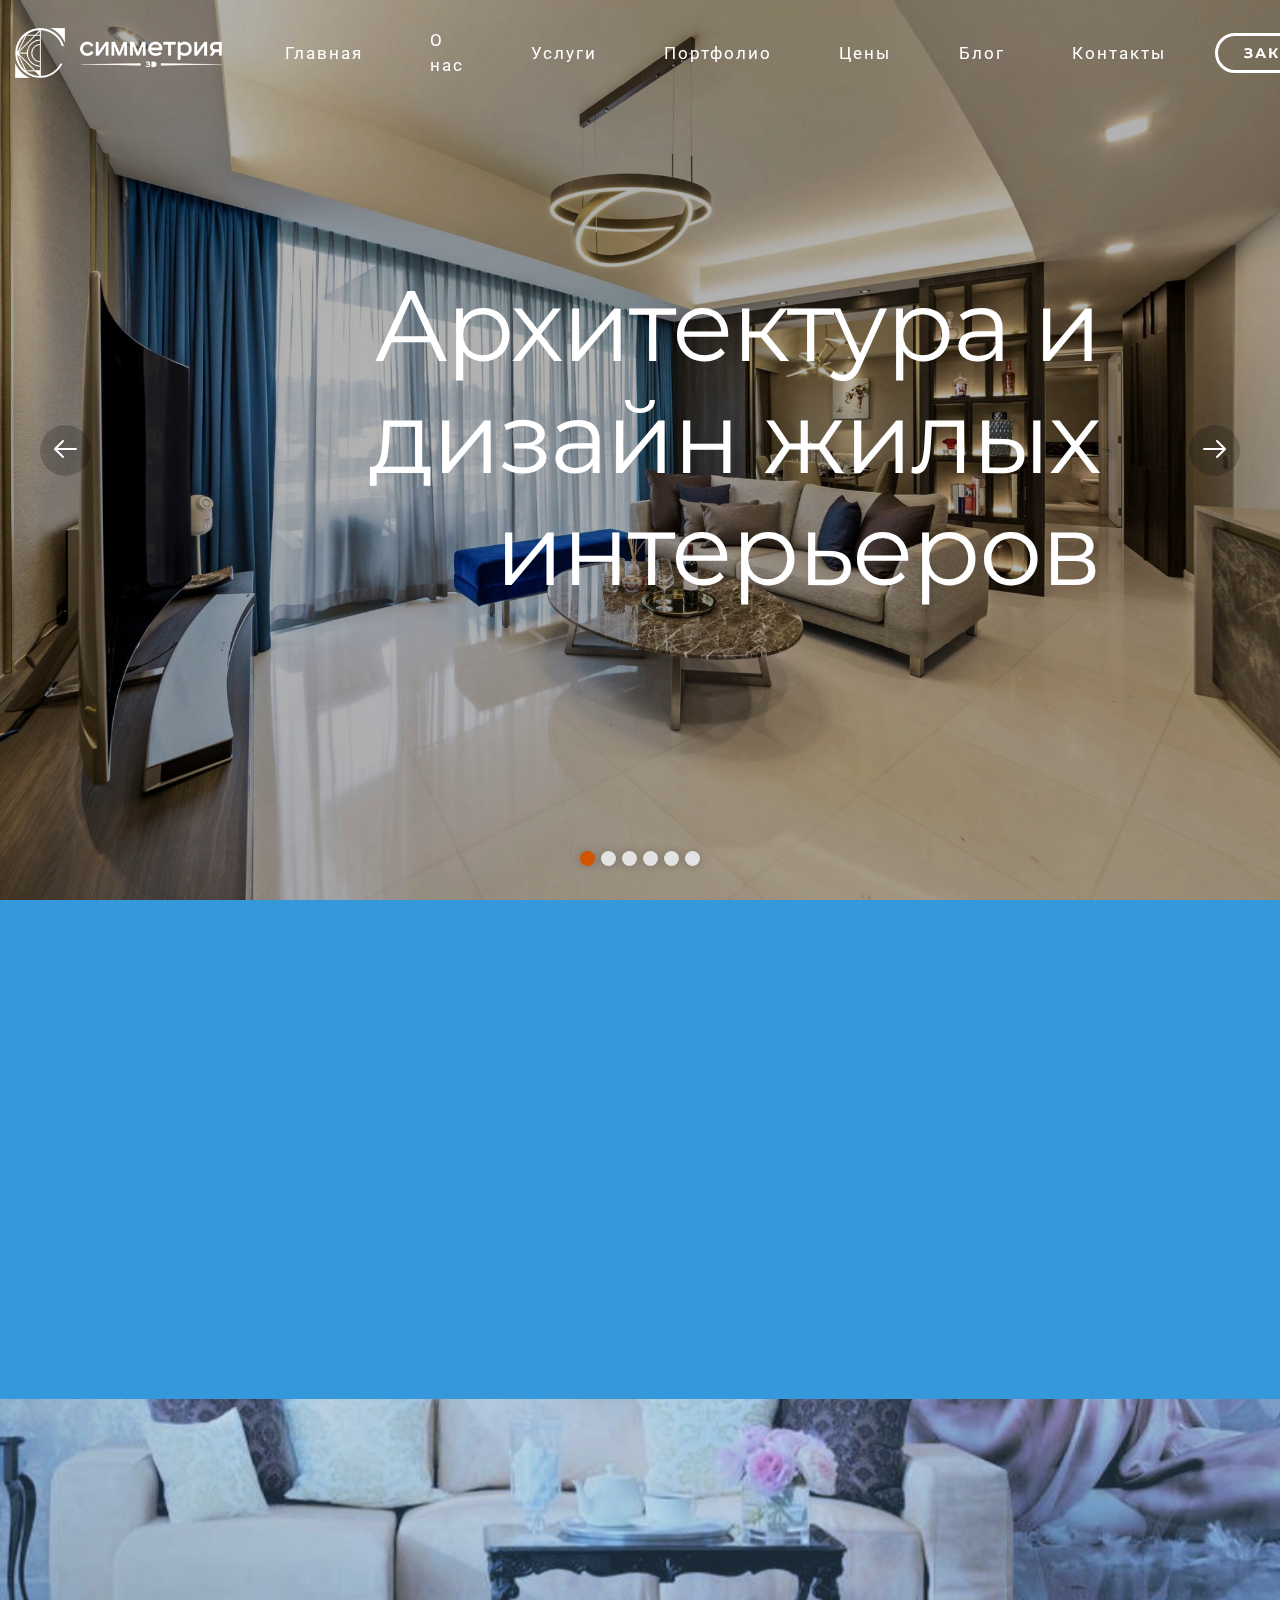
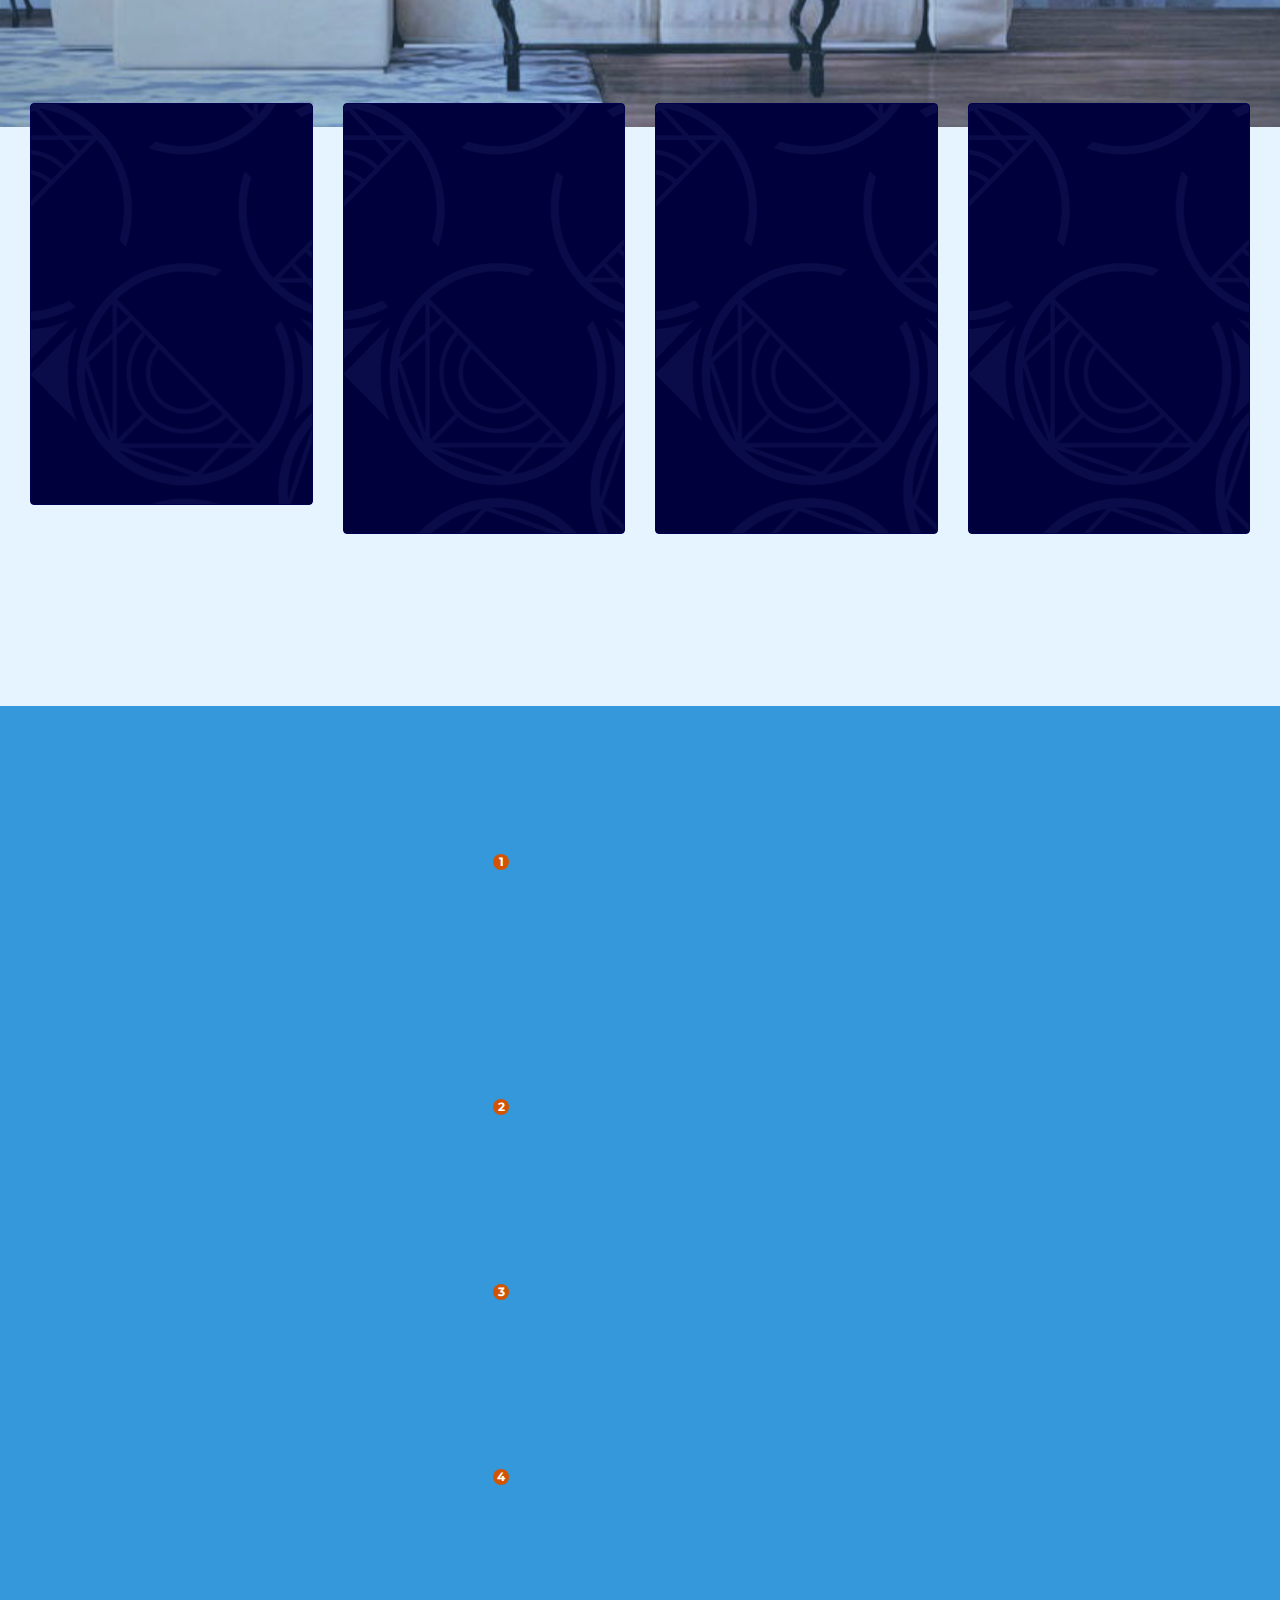
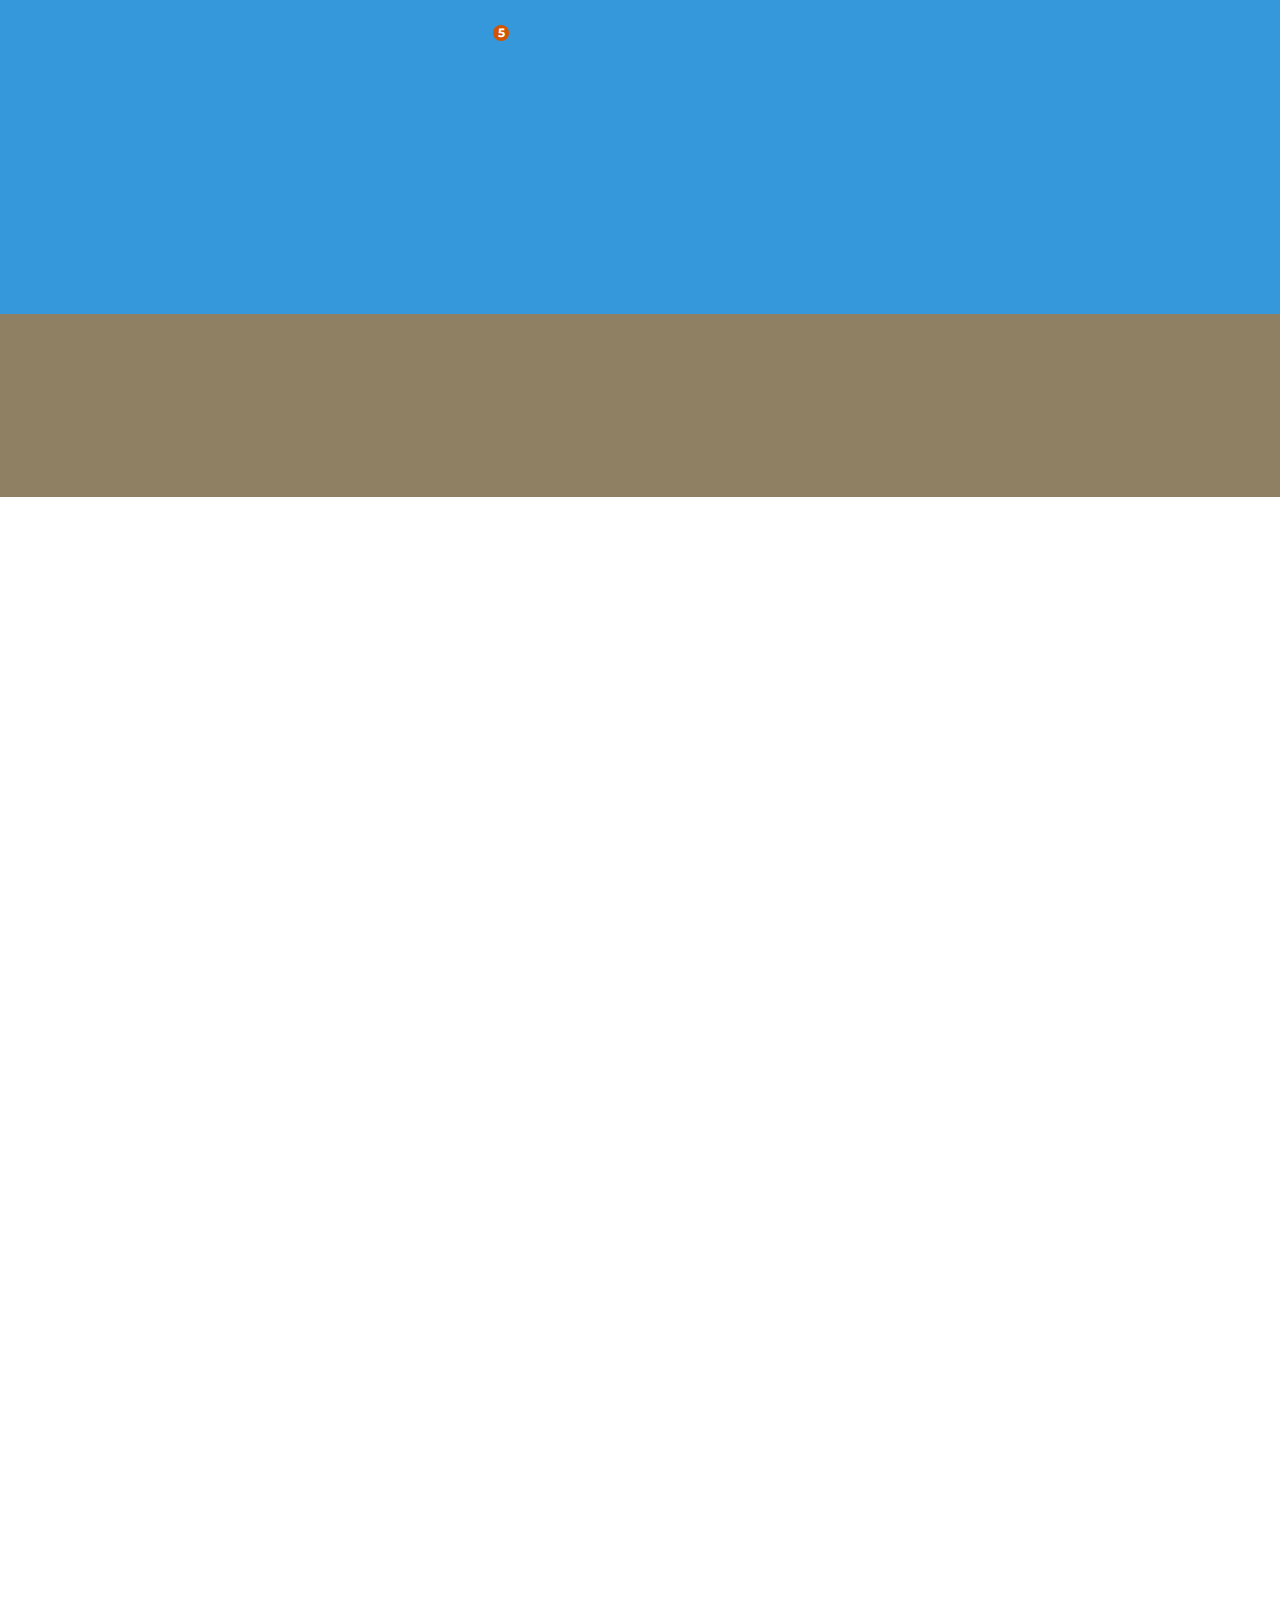
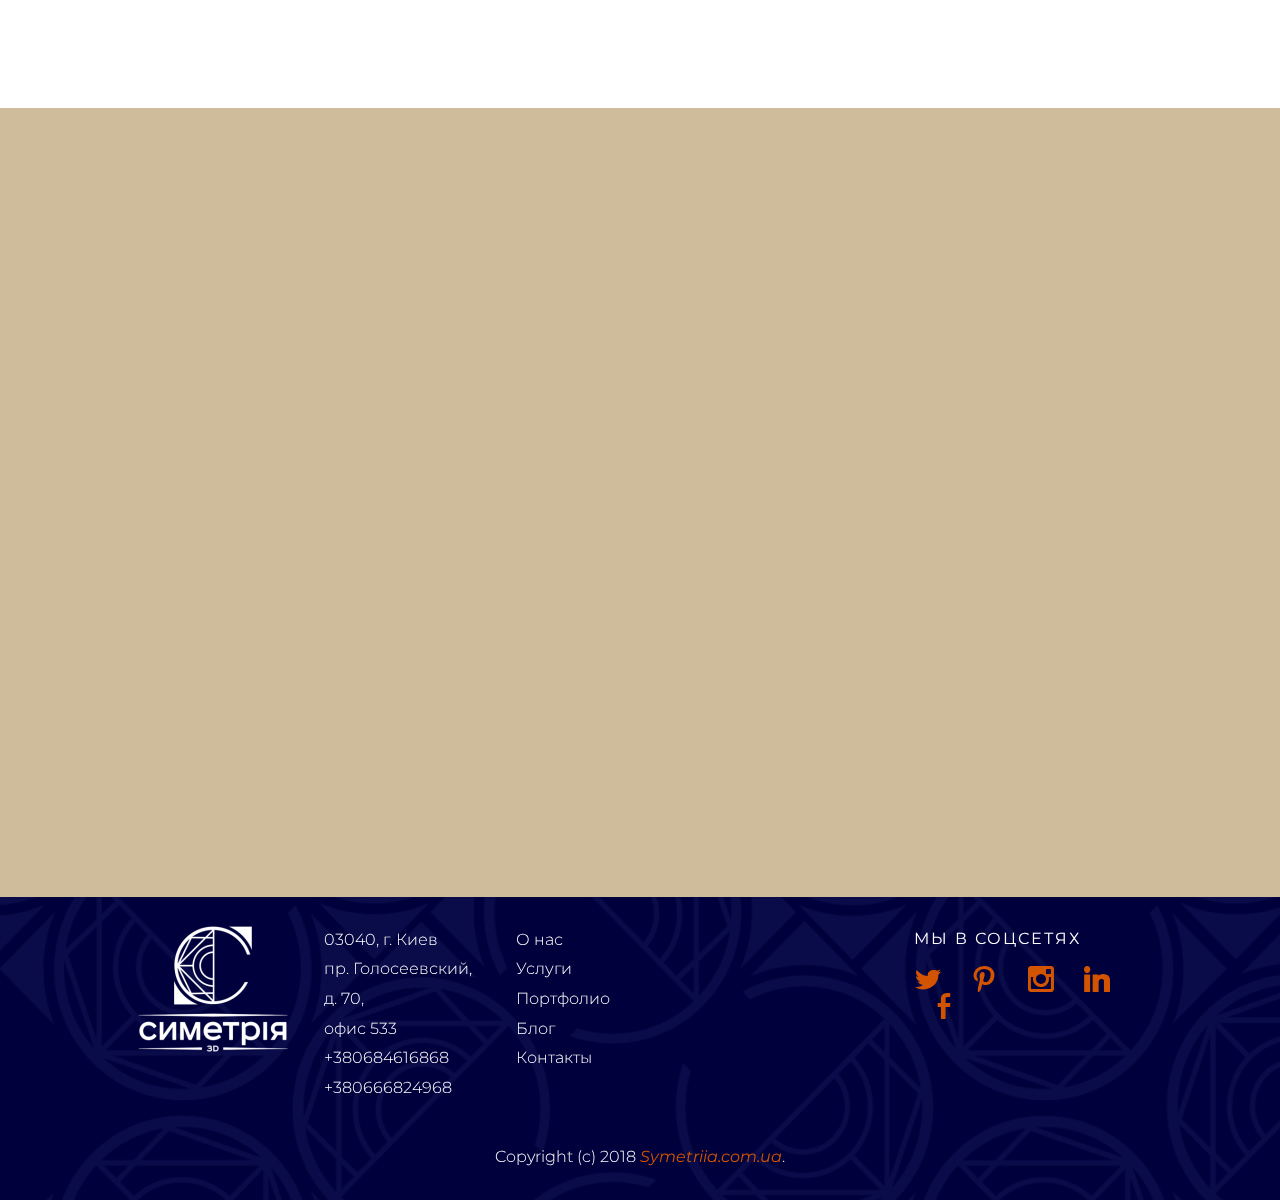
==== index.html @ f72838f3 "create github pages" ====
<!DOCTYPE html>
<html >
<head>
  <!-- Site made with Mobirise Website Builder v4.8.1, https://mobirise.com -->
  <meta charset="UTF-8">
  <meta http-equiv="X-UA-Compatible" content="IE=edge">
  <meta name="generator" content="Mobirise v4.8.1, mobirise.com">
  <meta name="viewport" content="width=device-width, initial-scale=1, minimum-scale=1">
  <link rel="shortcut icon" href="assets/images/logo-white-340x82.png" type="image/x-icon">
  <meta name="description" content="">
  <title>Главная</title>
  <link rel="stylesheet" href="assets/bootstrap-material-design-font/css/material.css">
  <link rel="stylesheet" href="https://fonts.googleapis.com/css?family=Montserrat:400,700">
  <link rel="stylesheet" href="https://fonts.googleapis.com/css?family=Open+Sans:400,400i,700,700i">
  <link rel="stylesheet" href="https://fonts.googleapis.com/css?family=Arvo:400,400i,700,700i">
  <link rel="stylesheet" href="assets/et-line-font-plugin/style.css">
  <link rel="stylesheet" href="assets/tether/tether.min.css">
  <link rel="stylesheet" href="assets/bootstrap/css/bootstrap.min.css">
  <link rel="stylesheet" href="assets/soundcloud-plugin/style.css">
  <link rel="stylesheet" href="assets/colorm-icons/style.css">
  <link rel="stylesheet" href="assets/animate.css/animate.min.css">
  <link rel="stylesheet" href="assets/socicon/css/socicon.min.css">
  <link rel="stylesheet" href="assets/dropdown/css/style.css">
  <link rel="stylesheet" href="assets/theme/css/style.css">
  <link rel="stylesheet" href="assets/mobirise-gallery/style.css">
  <link rel="stylesheet" href="assets/mobirise/css/mbr-additional.css" type="text/css">
  
  
  
</head>
<body>
  <section class="menu1" id="menu-0" data-rv-view="0">

    <nav class="navbar navbar-dropdown transparent navbar-fixed-top bg-color">
        <div class="container-fluid">

            <div class="mbr-table">
                <div class="mbr-table-cell">

                    <div class="navbar-brand">
                        <a href="index.html" class="navbar-logo"><img src="assets/images/logo-white-340x82.png" alt="Mobirise"></a>
                        
                    </div>

                </div>
                <div class="mbr-table-cell">

                    <button class="navbar-toggler pull-xs-right hidden-md-up" type="button" data-toggle="collapse" data-target="#exCollapsingNavbar">
                        <span class="hamburger-icon"></span>
                    </button>

                    <ul class="nav-dropdown collapse pull-xs-right nav navbar-nav navbar-toggleable-sm" id="exCollapsingNavbar"><li class="nav-item"><a class="nav-link link" href="index.html">Главная</a></li><li class="nav-item"><a class="nav-link link" href="page1.html">О нас</a></li><li class="nav-item dropdown"><a class="nav-link link" href="page2.html" aria-expanded="false">Услуги</a></li><li class="nav-item"><a class="nav-link link" href="index.html">Портфолио</a></li><li class="nav-item"><a class="nav-link link" href="page5.html">Цены</a></li><li class="nav-item"><a class="nav-link link" href="page4.html">Блог</a></li><li class="nav-item"><a class="nav-link link" href="page3.html">Контакты</a></li><li class="nav-item nav-btn"><a class="nav-link btn btn-white btn-white-outline" href="index.html">Заказать консультацию</a></li></ul>
                    <button hidden="" class="navbar-toggler navbar-close" type="button" data-toggle="collapse" data-target="#exCollapsingNavbar">
                        <span class="close-icon"></span>
                    </button>

                </div>
            </div>

        </div>
    </nav>

</section>

<section class="mbr-slider mbr-section mbr-section__container carousel slide mbr-section-nopadding mbr-after-navbar" data-ride="carousel" data-keyboard="false" data-wrap="true" data-pause="false" data-interval="5000" id="slider-28" data-rv-view="64">
    <div>
        <div>
            <div>
                <ol class="carousel-indicators">
                    <li data-app-prevent-settings="" data-target="#slider-28" class="active" data-slide-to="0"></li><li data-app-prevent-settings="" data-target="#slider-28" data-slide-to="1"></li><li data-app-prevent-settings="" data-target="#slider-28" data-slide-to="2"></li><li data-app-prevent-settings="" data-target="#slider-28" data-slide-to="3"></li><li data-app-prevent-settings="" data-target="#slider-28" data-slide-to="4"></li><li data-app-prevent-settings="" data-target="#slider-28" data-slide-to="5"></li>
                </ol>
                <div class="carousel-inner" role="listbox">
                    <div class="mbr-section mbr-section-hero carousel-item dark center mbr-section-full active" data-bg-video-slide="false" style="background-image: url(assets/images/1-2000x1334.jpg);">
                        <div class="mbr-table-cell">
                            <div class="mbr-overlay" style="opacity: 0.3;"></div>
                            <div class="container-slide container">
                                
                                <div class="row">
                                    <div class="col-md-10 col-md-offset-1 text-xs-right">
                                        <h2 class="mbr-section-title display-1">Архитектура и дизайн жилых интерьеров</h2>
                                        

                                        
                                    </div>
                                </div>
                            </div>
                        </div>
                    </div><div class="mbr-section mbr-section-hero carousel-item dark center mbr-section-full" data-bg-video-slide="false" style="background-image: url(assets/images/2-1500x1000.jpg);">
                        <div class="mbr-table-cell">
                            <div class="mbr-overlay" style="opacity: 0.3;"></div>
                            <div class="container-slide container">
                                
                                <div class="row">
                                    <div class="col-md-10 col-md-offset-1 text-xs-right">
                                        <h2 class="mbr-section-title display-1">Дизайн коммерческих интерьеров</h2>
                                        

                                        
                                    </div>
                                </div>
                            </div>
                        </div>
                    </div><div class="mbr-section mbr-section-hero carousel-item dark center mbr-section-full" data-bg-video-slide="false" style="background-image: url(assets/images/3-2000x1333.jpg);">
                        <div class="mbr-table-cell">
                            <div class="mbr-overlay" style="opacity: 0.3;"></div>
                            <div class="container-slide container">
                                
                                <div class="row">
                                    <div class="col-md-10 col-md-offset-1 text-xs-right">
                                        <h2 class="mbr-section-title display-1">Дизайн интерьера в деталях</h2>
                                        

                                        
                                    </div>
                                </div>
                            </div>
                        </div>
                    </div><div class="mbr-section mbr-section-hero carousel-item dark center mbr-section-full" data-bg-video-slide="false" style="background-image: url(assets/images/4-975x651.jpg);">
                        <div class="mbr-table-cell">
                            <div class="mbr-overlay" style="opacity: 0.2;"></div>
                            <div class="container-slide container">
                                
                                <div class="row">
                                    <div class="col-md-10 col-md-offset-1">
                                        <h2 class="mbr-section-title display-1">Дизайн архитектурной среды</h2>
                                        

                                        
                                    </div>
                                </div>
                            </div>
                        </div>
                    </div><div class="mbr-section mbr-section-hero carousel-item dark center mbr-section-full" data-bg-video-slide="false" style="background-image: url(assets/images/5-2000x1334.jpg);">
                        <div class="mbr-table-cell">
                            <div class="mbr-overlay"></div>
                            <div class="container-slide container">
                                
                                <div class="row">
                                    <div class="col-md-10 col-md-offset-1">
                                        <h2 class="mbr-section-title display-1">Реализация дизайн-проектов</h2>
                                        

                                        
                                    </div>
                                </div>
                            </div>
                        </div>
                    </div><div class="mbr-section mbr-section-hero carousel-item dark center mbr-section-full" data-bg-video-slide="false" style="background-image: url(assets/images/6.-1000x750.jpg);">
                        <div class="mbr-table-cell">
                            <div class="mbr-overlay" style="opacity: 0.2;"></div>
                            <div class="container-slide container">
                                
                                <div class="row">
                                    <div class="col-md-10 col-md-offset-1 text-xs-center">
                                        <h2 class="mbr-section-title display-1">Техническое обследование&nbsp;</h2>
                                        <p class="mbr-section-text lead">Оценка технического состояния строения</p>

                                        
                                    </div>
                                </div>
                            </div>
                        </div>
                    </div>
                </div>

                <a data-app-prevent-settings="" class="left carousel-control" role="button" data-slide="prev" href="#slider-28"><img src="assets/images/arrow-left.png"></a>
                <a data-app-prevent-settings="" class="right carousel-control" role="button" data-slide="next" href="#slider-28"><img src="assets/images/arrow-right.png"></a>
            </div>
        </div>
    </div>
</section>

<section class="mbr-cards mbr-section features7" id="features7-20" data-rv-view="2" style="background-color: rgb(52, 152, 219); padding-top: 80px; padding-bottom: 80px;">

    


    <div class="container-fluid position-relative">

        <div class="row">

            <div class="col-lg-10 col-lg-offset-1 col-xs-12">            
                
                <div class="col-lg-6 col-xs-12 table-cell-lg image-size" style="width: 50%;">
                    <div class="card-img"><img src="assets/images/logo-sq-white-320x269.png" class="card-img-top"></div>
                </div>

                <div class="col-lg-6 table-cell-lg table-cell-middle content-size">
                    <div class="card cart-block text-xs-left position-relative">
                        
                        <div class="card-block">
                            
                            <h4 class="mbr-section-title display-5">Симметрия 3D - создаем комфорт</h4>
                            <p class="mbr-section-text lead">Компания Симметрия 3Д занимается дизайном интерьера квартир и домов,
<br>архитектурным проектированием, а также техническим обследованием зданий.
<br><br>Поможем вам быстро создать жилье вашей мечты.<br><br></p>
                            
                        </div>
                    </div>
                </div>

            </div>

        </div>

    </div>

</section>

<div id="features2-22" custom-code="true" data-rv-view="5"><section class="mbr-section mbr-section-hero features4 mbr-parallax-background" data-rv-view="1935" style="background-image: url(assets/images/1-854240-999x570.jpg); padding-top: 160px; padding-bottom: 160px;">

    <div class="mbr-overlay" style="opacity: 0.2; background-color: rgb(127, 199, 255);"></div>

    <div class="mbr-table-cell">

        <div class="container-fluid">
            <div class="row">
                <div class="col-xs-12 col-lg-8 col-lg-offset-2 text-xs-center">

                    <h1 class="mbr-section-title display-1 mbr-editable-content">Основные направления</h1>

                </div>
            </div>

            <div class="mbr-cards-row row">
                <div class="mbr-cards-col col-xs-12 col-lg-3">
                    <div class="container">
                        <div class="card cart-block">
                            
                            
                            <div class="card-block text-xs-center">
                                <h5 class="mbr-section-subtitle lead mbr-editable-content">Дизайн Интерьера</h5>
                                


                                <div class="mbr-section-btn text-xs-center"><a href="https://mobirise.com" class="btn btn-white mbr-editable-button">Подробнее</a></div>
                            </div>
                        </div>
                    </div>
                </div>
                <div class="mbr-cards-col col-xs-12 col-lg-3">
                    <div class="container">
                        <div class="card cart-block">
                            
                            
                            <div class="card-block text-xs-center">
                                <h5 class="mbr-section-subtitle lead mbr-editable-content">Дизайн Экстерьера</h5>
                                


                                <div class="mbr-section-btn text-xs-center"><a href="https://mobirise.com" class="btn btn-white mbr-editable-button">Подробнее</a></div>
                            </div>
                        </div>
                  </div>
                </div>
                <div class="mbr-cards-col col-xs-12 col-lg-3">
                    <div class="container">
                        <div class="card cart-block">
                            
                            
                            <div class="card-block text-xs-center">
                                <h5 class="mbr-section-subtitle lead mbr-editable-content">Техническое обследование</h5>
                                


                                <div class="mbr-section-btn text-xs-center"><a href="https://mobirise.com" class="btn btn-white mbr-editable-button" style="font-family: &quot;Droid Serif&quot;, serif;">Подробнее</a></div>
                            </div>
                        </div>
                    </div>
                </div>
                <div class="mbr-cards-col col-xs-12 col-lg-3">
                    <div class="container">
                        <div class="card cart-block">
                            
                            
                            <div class="card-block text-xs-center">
                                <h5 class="mbr-section-subtitle lead mbr-editable-content">Энерго и теплоаудит</h5>
                                


                                <div class="mbr-section-btn text-xs-center"><a href="https://mobirise.com" class="btn btn-white mbr-editable-button">Подробнее</a></div>
                            </div>
                        </div>
                    </div>
                </div>
                
                
            </div>

        </div>
    </div>

</section></div>

<div id="features7-27" custom-code="true" data-rv-view="6"><section class="mbr-cards mbr-section features7" data-rv-view="4108" style="background-color: rgb(52, 152, 219); padding-top: 80px; padding-bottom: 80px;">

    


    <div class="container-fluid position-relative">

        <div class="row">

            <div class="col-lg-10 col-lg-offset-1 col-xs-12">            
                
                <div class="col-lg-6 col-xs-12 table-cell-lg" style="width: 30%;">
                    <h4 class="mbr-section-title display-5 mbr-editable-content" style="font-size: 60px;">Делая выбор</h4>
                </div>

                <div class="col-lg-6 table-cell-lg table-cell-middle content-size">
                    <h4 class="mbr-section-title display-5 mbr-editable-content">Наши преимущества</h4>
                    <div class="card cart-block text-xs-left position-relative">
                        <div class="card-number mbr-editable-content">1</div>
                        <div class="card-block">
                            <h5 class="mbr-section-subtitle lead mbr-editable-content">Качество работы</h5>
                            <p class="mbr-section-text lead mbr-editable-content">В нашей команде трудятся профессионалы с
многолетним опытом в области архитектуры и дизайна. Чтобы проект был
технически совершенным, мы подключаем к работе самых авторитетных
<br>архитекторов Украины и учитываем все нормативные требования по безопасности
и энергосбережению.</p>
                            
                        </div>
                    </div>
                    <div class="card cart-block text-xs-left position-relative">
                        <div class="card-number mbr-editable-content">2</div>
                        <div class="card-block">
                            <h5 class="mbr-section-subtitle lead mbr-editable-content">Гибкость</h5>
                            <p class="mbr-section-text lead mbr-editable-content">Независимо от объема и ценовой категории работ, для нас вы –
VIP-клиент. Даже если вы располагаете скромным бюджетом, мы создадим
оригинальный проект и дизайн, которым вы будете гордиться.</p>
                            
                        </div>
                    </div>
                    <div class="card cart-block text-xs-left position-relative">
                        <div class="card-number mbr-editable-content">3</div>
                        <div class="card-block">
                            <h5 class="mbr-section-subtitle lead mbr-editable-content">Скорость</h5>
                            <p class="mbr-section-text lead mbr-editable-content">Мы ценим ваше время и знаем, как вам хочется поскорее въехать в новый дом. Поэтому работаем слаженно и быстро, как единый механизм, и всегда соблюдаем заявленные сроки.</p>
                            
                        </div>
                    </div>
                    <div class="card cart-block text-xs-left position-relative">
                        <div class="card-number mbr-editable-content">4</div>
                        <div class="card-block">
                            <h5 class="mbr-section-subtitle lead mbr-editable-content">Безопасность</h5>
                            <p class="mbr-section-text lead mbr-editable-content">Используем в работе только качественные экологичные материалы, безопасные для здоровья человека и окружающей среды.</p>
                            
                        </div>
                    </div>
                    <div class="card cart-block text-xs-left position-relative">
                        <div class="card-number mbr-editable-content">5</div>
                        <div class="card-block">
                            <h5 class="mbr-section-subtitle lead mbr-editable-content">Комплексный подход</h5>
                            <p class="mbr-section-text lead mbr-editable-content">У нас вы можете заказать готовый вариант «под ключ». В таком случае наши услуги будут включать в себя проектирование и строительство здания, проведение инженерных систем, а также оформление интерьера и участка.</p>
                            
                        </div>
                    </div>
                </div>

            </div>

        </div>

    </div>

</section></div>

<section class="mbr-section content3 mbr-section__container" id="content3-1p" data-rv-view="7" style="background-color: rgb(143, 127, 99); padding-top: 40px; padding-bottom: 20px;">
    <div class="container">
        <div class="row">
            <div class="col-xs-12">
                <h3 class="mbr-section-title display-4">Свежие проекты</h3>
                
            </div>
        </div>
    </div>
</section>

<section class="mbr-gallery mbr-section mbr-section-nopadding mbr-slider-carousel" data-filter="false" id="gallery3-4" data-rv-view="9" style="background-color: rgb(143, 127, 99); padding-top: 0rem; padding-bottom: 3rem;">
    <!-- Filter -->
    

    <!-- Gallery -->
    <div class="mbr-gallery-row">
        <div class=" mbr-gallery-layout-default">
            <div>
                <div>
                    <div class="mbr-gallery-item mbr-gallery-item__mobirise3 mbr-gallery-item--p2" data-video-url="false" data-tags="Awesome">
                        <div href="#lb-gallery3-4" data-slide-to="0" data-toggle="modal">
                            
                            

                            <img src="assets/images/gallery00.jpg" alt="" title="">
                            
                            <span class="icon-magnifying-glass"></span>
                        </div>

                        <span class="mbr-gallery-title display-6">Type caption here</span>
                    </div><div class="mbr-gallery-item mbr-gallery-item__mobirise3 mbr-gallery-item--p2" data-video-url="false" data-tags="Responsive">
                        <div href="#lb-gallery3-4" data-slide-to="1" data-toggle="modal">
                            
                            

                            <img src="assets/images/gallery01.jpg" alt="" title="">
                            
                            <span class="icon-magnifying-glass"></span>
                        </div>

                        <span class="mbr-gallery-title display-6">Type caption here</span>
                    </div><div class="mbr-gallery-item mbr-gallery-item__mobirise3 mbr-gallery-item--p2" data-video-url="false" data-tags="Creative">
                        <div href="#lb-gallery3-4" data-slide-to="2" data-toggle="modal">
                            
                            

                            <img src="assets/images/gallery02.jpg" alt="" title="">
                            
                            <span class="icon-magnifying-glass"></span>
                        </div>

                        <span class="mbr-gallery-title display-6">Type caption here</span>
                    </div><div class="mbr-gallery-item mbr-gallery-item__mobirise3 mbr-gallery-item--p2" data-video-url="false" data-tags="Animated">
                        <div href="#lb-gallery3-4" data-slide-to="3" data-toggle="modal">
                            
                            

                            <img src="assets/images/gallery03.jpg" alt="" title="">
                            
                            <span class="icon-magnifying-glass"></span>
                        </div>

                        <span class="mbr-gallery-title display-6">Type caption here</span>
                    </div><div class="mbr-gallery-item mbr-gallery-item__mobirise3 mbr-gallery-item--p2" data-video-url="false" data-tags="Awesome">
                        <div href="#lb-gallery3-4" data-slide-to="4" data-toggle="modal">
                            
                            

                            <img src="assets/images/gallery04.jpg" alt="" title="">
                            
                            <span class="icon-magnifying-glass"></span>
                        </div>

                        <span class="mbr-gallery-title display-6">Type caption here</span>
                    </div><div class="mbr-gallery-item mbr-gallery-item__mobirise3 mbr-gallery-item--p2" data-video-url="false" data-tags="Beautiful">
                        <div href="#lb-gallery3-4" data-slide-to="5" data-toggle="modal">
                            
                            

                            <img src="assets/images/gallery05.jpg" alt="" title="">
                            
                            <span class="icon-magnifying-glass"></span>
                        </div>

                        <span class="mbr-gallery-title display-6">Type caption here</span>
                    </div><div class="mbr-gallery-item mbr-gallery-item__mobirise3 mbr-gallery-item--p2" data-video-url="false" data-tags="Responsive">
                        <div href="#lb-gallery3-4" data-slide-to="6" data-toggle="modal">
                            
                            

                            <img src="assets/images/gallery06.jpg" alt="" title="">
                            
                            <span class="icon-magnifying-glass"></span>
                        </div>

                        <span class="mbr-gallery-title display-6">Type caption here</span>
                    </div><div class="mbr-gallery-item mbr-gallery-item__mobirise3 mbr-gallery-item--p2" data-video-url="false" data-tags="Animated">
                        <div href="#lb-gallery3-4" data-slide-to="7" data-toggle="modal">
                            
                            

                            <img src="assets/images/gallery07.jpg" alt="" title="">
                            
                            <span class="icon-magnifying-glass"></span>
                        </div>

                        <span class="mbr-gallery-title display-6">Type caption here</span>
                    </div>
                </div>
            </div>
            <div class="clearfix"></div>
        </div>
    </div>

    <!-- Lightbox -->
    <div data-app-prevent-settings="" class="mbr-slider modal fade carousel slide" tabindex="-1" data-keyboard="true" data-interval="false" id="lb-gallery3-4">
        <div class="modal-dialog">
            <div class="modal-content">
                <div class="modal-body">
                    <ol class="carousel-indicators">
                        <li data-app-prevent-settings="" data-target="#lb-gallery3-4" class=" active" data-slide-to="0"></li><li data-app-prevent-settings="" data-target="#lb-gallery3-4" data-slide-to="1"></li><li data-app-prevent-settings="" data-target="#lb-gallery3-4" data-slide-to="2"></li><li data-app-prevent-settings="" data-target="#lb-gallery3-4" data-slide-to="3"></li><li data-app-prevent-settings="" data-target="#lb-gallery3-4" data-slide-to="4"></li><li data-app-prevent-settings="" data-target="#lb-gallery3-4" data-slide-to="5"></li><li data-app-prevent-settings="" data-target="#lb-gallery3-4" data-slide-to="6"></li><li data-app-prevent-settings="" data-target="#lb-gallery3-4" data-slide-to="7"></li>
                    </ol>
                    <div class="carousel-inner">
                        <div class="carousel-item active">
                            <img src="assets/images/gallery00.jpg" alt="" title="">
                        </div><div class="carousel-item">
                            <img src="assets/images/gallery01.jpg" alt="" title="">
                        </div><div class="carousel-item">
                            <img src="assets/images/gallery02.jpg" alt="" title="">
                        </div><div class="carousel-item">
                            <img src="assets/images/gallery03.jpg" alt="" title="">
                        </div><div class="carousel-item">
                            <img src="assets/images/gallery04.jpg" alt="" title="">
                        </div><div class="carousel-item">
                            <img src="assets/images/gallery05.jpg" alt="" title="">
                        </div><div class="carousel-item">
                            <img src="assets/images/gallery06.jpg" alt="" title="">
                        </div><div class="carousel-item">
                            <img src="assets/images/gallery07.jpg" alt="" title="">
                        </div>
                    </div>
                    <a class="left carousel-control" role="button" data-slide="prev" href="#lb-gallery3-4"><img src="assets/images/arrowleft.png"></a>
                    <a class="right carousel-control" role="button" data-slide="next" href="#lb-gallery3-4"><img src="assets/images/arrowright.png"></a>

                    <a class="close" href="#" role="button" data-dismiss="modal">
                        <span aria-hidden="true">×</span>
                        <span class="sr-only">Close</span>
                    </a>
                </div>
            </div>
        </div>
    </div>
</section>

<section class="mbr-slider mbr-section mbr-section-nopadding carousel slide testimonials1 extTestimonials3 extTestimonials1" data-ride="carousel" data-keyboard="false" data-wrap="true" data-interval="5000" data-pause="false" id="testimonials1-6" data-rv-view="44" style="background-color: rgb(44, 62, 80); padding-top: 80px; padding-bottom: 40px;">

    

    <div class="mbr-section__container mbr-section__container--middle">
        <div class="container">
            <div class="row">
                <div class="col-xs-12 text-xs-center">
                    <h3 class="mbr-section-title display-2">Отзывы от наших клиентов</h3>
                    
                </div>
            </div>
        </div>
    </div>

    <div class="container boxed-slider">
        <div>
            <ol class="carousel-indicators">
                <li data-app-prevent-settings="" data-target="#testimonials1-6" data-slide-to="0" class="active">
                </li><li data-app-prevent-settings="" data-target="#testimonials1-6" data-slide-to="1">
                </li><li data-app-prevent-settings="" data-target="#testimonials1-6" data-slide-to="2">
                </li><li data-app-prevent-settings="" data-target="#testimonials1-6" class="" data-slide-to="3">
                </li>
            </ol>
            <div class="carousel-inner" role="listbox" data-visible="3">
                <div class="carousel-item active">
                    <div class="row">
                        <div class="col-md-12">
                            <div class="mbr-testimonial card mbr-testimonial-lg">
                                <div class="mbr-author card-footer">
                                    <div class="mbr-author-img"><a href="https://mobirise.com"><img src="assets/images/face1.jpg" class="img-circle"></a></div>
                                    <div class="mbr-author-name">John Smith</div>
                                    
                                </div>
                                <div class="card-block"><p>“A major turning point in the history of early philosophical science was the controversial”</p></div>
                            </div>
                        </div>
                    </div>
                </div><div class="carousel-item">
                    <div class="row">
                        <div class="col-md-12">
                            <div class="mbr-testimonial card mbr-testimonial-lg">
                                <div class="mbr-author card-footer">
                                    <div class="mbr-author-img"><a href="https://mobirise.com"><img src="assets/images/face2.jpg" class="img-circle"></a></div>
                                    <div class="mbr-author-name">John Smith</div>
                                    
                                </div>
                                <div class="card-block"><p>“A major turning point in the history of early philosophical science was the controversial”</p></div>
                            </div>
                        </div>
                    </div>
                </div><div class="carousel-item">
                    <div class="row">
                        <div class="col-md-12">
                            <div class="mbr-testimonial card mbr-testimonial-lg">
                                <div class="mbr-author card-footer">
                                    <div class="mbr-author-img"><a href="https://mobirise.com"><img src="assets/images/face3.jpg" class="img-circle"></a></div>
                                    <div class="mbr-author-name">Alex Higgins</div>
                                    
                                </div>
                                <div class="card-block"><p>"A major tturning point in the history of early philosophical science was the controversial "</p></div>
                            </div>
                        </div>
                    </div>
                </div><div class="carousel-item">
                    <div class="row">
                        <div class="col-md-12">
                            <div class="mbr-testimonial card mbr-testimonial-lg">
                                <div class="mbr-author card-footer">
                                    <div class="mbr-author-img"><a href="https://mobirise.com"><img src="assets/images/face4.jpg" class="img-circle"></a></div>
                                    <div class="mbr-author-name">Alex Higgins</div>
                                    
                                </div>
                                <div class="card-block"><p>"A major tturning point in the history of early philosophical science was the controversial "</p></div>
                            </div>
                        </div>
                    </div>
                </div>
            </div>

            <a data-app-prevent-settings="" class="left carousel-control-cm" role="button" data-slide="prev" href="#testimonials1-6" style="background-image: url(assets/images/left.png);">
               <span class="icon-prev" aria-hidden="true"></span>
               <span class="sr-only">Previous</span>
            </a>
            <a data-app-prevent-settings="" class="right carousel-control-cm" role="button" data-slide="next" href="#testimonials1-6" style="background-image: url(assets/images/right.png);">
               <span class="icon-next" aria-hidden="true"></span>
               <span class="sr-only">Next</span>
            </a>
        </div>
    </div>

</section>

<section class="mbr-section mbr-section-hero features1 features4 mbr-parallax-background" id="features1-e" data-rv-view="60" style="background-image: url(assets/images/mbr-5-1920x1280.jpg); padding-top: 80px; padding-bottom: 80px;">

    <div class="mbr-overlay" style="opacity: 0.8; background-color: rgb(194, 171, 130);"></div>

    <div class="mbr-table-cell">

        <div class="container-fluid">
            <div class="row">
                <div class="col-xs-12 col-lg-8 col-lg-offset-2 text-xs-center">

                    <h1 class="mbr-section-title display-1">Статьи</h1>

                </div>
            </div>

            <div class="mbr-cards-row row">
                <div class="mbr-cards-col col-xs-12 col-lg-3">
                    <div class="container">
                        <div class="card cart-block">
                            <div class="card-img iconbox"><img src="assets/images/01.jpg" class="features-img"></div>
                            <div class="card-block text-xs-center">
                                <h5 class="mbr-section-subtitle lead">Bootstrap 4 has been noted</h5>
                                


                                <div class="mbr-section-btn text-xs-center"><a href="https://mobirise.com" class="btn btn-primary">ЧИтать</a></div>
                            </div>
                        </div>
                    </div>
                </div>
                <div class="mbr-cards-col col-xs-12 col-lg-3">
                    <div class="container">
                        <div class="card cart-block">
                            <div class="card-img iconbox"><img src="assets/images/02.jpg" class="features-img"></div>
                            <div class="card-block text-xs-center">
                                <h5 class="mbr-section-subtitle lead">One of Bootstrap 4's big points</h5>
                                


                                <div class="mbr-section-btn text-xs-center"><a href="https://mobirise.com" class="btn btn-primary">Читать</a></div>
                            </div>
                        </div>
                  </div>
                </div>
                <div class="mbr-cards-col col-xs-12 col-lg-3">
                    <div class="container">
                        <div class="card cart-block">
                            <div class="card-img iconbox"><img src="assets/images/03.jpg" class="features-img"></div>
                            <div class="card-block text-xs-center">
                                <h5 class="mbr-section-subtitle lead">Google has a highly exhaustive list of fonts</h5>
                                


                                <div class="mbr-section-btn text-xs-center"><a href="index.html" class="btn btn-primary">Читать</a></div>
                            </div>
                        </div>
                    </div>
                </div>
                <div class="mbr-cards-col col-xs-12 col-lg-3">
                    <div class="container">
                        <div class="card cart-block">
                            <div class="card-img iconbox"><img src="assets/images/04.jpg" class="features-img"></div>
                            <div class="card-block text-xs-center">
                                <h5 class="mbr-section-subtitle lead">Mobirise gives you the freedom to develop</h5>
                                


                                <div class="mbr-section-btn text-xs-center"><a href="https://mobirise.com" class="btn btn-primary">Читать</a></div>
                            </div>
                        </div>
                    </div>
                </div>
                
                
            </div>

        </div>
    </div>

</section>

<div id="footer1-a" custom-code="true" data-rv-view="63"><footer class="mbr-small-footer mbr-section mbr-section-nopadding footer1" data-rv-view="616" style="background-image: url('assets/images/pocked2.png');; padding-top: 1.75rem; padding-bottom: 1.75rem;">
    
    <div class="container-fluid">
    	<div class="row">
    		<div class="col-xs-12 col-lg-10 col-lg-offset-1">
    			<div class="col-xs-12 col-lg-2 text-xs-center">
    				<div><a href="index.html"><img src="assets/images/logo-sq-white-152x128.png" alt="Mobirise"></a></div>
    			</div>
    			<div class="footer-list col-xs-12 col-lg-7">
                    <div class="col-xs-12 col-md-4 text-xs-center text-md-left">
                        <p class="mbr-section-text lead mbr-editable-content">03040, г. Киев</p>
                        <p class="mbr-section-text lead mbr-editable-content">пр. Голосеевский, д. 70,</p>
                        <p class="mbr-section-text lead mbr-editable-content">офис 533</p>
                        <p class="mbr-section-text lead mbr-editable-content"></p>
                        <p class="mbr-section-text lead mbr-editable-content">+380684616868</p>
                        <p class="mbr-section-text lead mbr-editable-content">+380666824968</p>
                    </div>
                    <div class="col-xs-12 col-md-4 text-xs-center text-md-left">
                        <p class="mbr-section-text lead mbr-editable-content">О нас</p>
                        <p class="mbr-section-text lead mbr-editable-content">Услуги</p>
                        <p class="mbr-section-text lead mbr-editable-content">Портфолио</p>
                        <p class="mbr-section-text lead mbr-editable-content">Блог</p>
                        <p class="mbr-section-text lead mbr-editable-content">Контакты</p>
                    </div>
                    <div class="col-xs-12 col-md-4 text-xs-center text-md-left">
                        
                    </div>
    			</div>
    			<div class="col-xs-12 col-lg-3 text-xs-center text-lg-left">
    				<p class="mbr-section-subtitle display-3 mbr-editable-content">Мы в соцсетях</p>
    				<div class="mbr-section-btn"><a class="btn btn-icon mbr-editable-button" href="https://mobirise.com"><span class="socicon socicon-twitter mbr-iconfont mbr-iconfont-btn"></span></a><a class="btn btn-icon mbr-editable-button" href="https://mobirise.com"><span class="socicon socicon-pinterest mbr-iconfont mbr-iconfont-btn"></span></a><a class="btn btn-icon mbr-editable-button" href="https://mobirise.com"><span class="socicon socicon-instagram mbr-iconfont mbr-iconfont-btn"></span></a><a class="btn btn-icon mbr-editable-button" href="https://mobirise.com"><span class="socicon socicon-linkedin mbr-iconfont mbr-iconfont-btn"></span></a><a class="btn btn-icon mbr-editable-button" href="https://mobirise.com"><span class="socicon socicon-facebook mbr-iconfont mbr-iconfont-btn"></span></a></div>
    			</div>
    		</div>
    	</div>
    </div>
    <div class="container margin-top-40">
        <p class="text-xs-center mbr-section-text lead mbr-editable-content">Copyright (c) 2018 <a href="index.html">Symetriia.com.ua</a>.</p>
    </div>
</footer></div>


  <script src="assets/web/assets/jquery/jquery.min.js"></script>
  <script src="assets/tether/tether.min.js"></script>
  <script src="assets/bootstrap/js/bootstrap.min.js"></script>
  <script src="assets/smooth-scroll/smooth-scroll.js"></script>
  <script src="assets/viewport-checker/jquery.viewportchecker.js"></script>
  <script src="assets/dropdown/js/script.min.js"></script>
  <script src="assets/touch-swipe/jquery.touch-swipe.min.js"></script>
  <script src="assets/bootstrap-carousel-swipe/bootstrap-carousel-swipe.js"></script>
  <script src="assets/jarallax/jarallax.js"></script>
  <script src="assets/masonry/masonry.pkgd.min.js"></script>
  <script src="assets/imagesloaded/imagesloaded.pkgd.min.js"></script>
  <script src="assets/theme/js/script.js"></script>
  <script src="assets/mobirise-gallery/player.min.js"></script>
  <script src="assets/mobirise-gallery/script.js"></script>
  
  
  <input name="animation" type="hidden">
   <div id="scrollToTop" class="scrollToTop mbr-arrow-up"><a style="text-align: center;"><i class="mbr-arrow-up-icon-cm cm-icon cm-icon-smallarrow-up"></i></a></div>
  </body>
</html>
---- assets/bootstrap-material-design-font/css/material.css ----
@font-face {
  font-family: 'Material-Design-Icons';
  src: url('../fonts/Material-Design-Icons.eot?3ocs8m');
  src: url('../fonts/Material-Design-Icons.eot?#iefix3ocs8m') format('embedded-opentype'), url('../fonts/Material-Design-Icons.woff?3ocs8m') format('woff'), url('../fonts/Material-Design-Icons.ttf?3ocs8m') format('truetype'), url('../fonts/Material-Design-Icons.svg?3ocs8m#Material-Design-Icons') format('svg');
  font-weight: normal;
  font-style: normal;
}
[class^="mdi-"],
[class*="mdi-"] {
  speak: none;
  display: inline-block;
  font-style: normal;
  font-variant:normal;
  font-weight:normal;
  /*font-size:24px;*/
  line-height:1;
  font-family:'Material-Design-Icons' !important;
  text-rendering: auto;
  
  -webkit-font-smoothing: antialiased;
  -moz-osx-font-smoothing: grayscale;
  -webkit-transform: translate(0, 0);
      -ms-transform: translate(0, 0);
          transform: translate(0, 0);
}
[class^="mdi-"]:before,
[class*="mdi-"]:before {
  display: inline-block;
  speak: none;
  text-decoration: inherit;
}
[class^="mdi-"].pull-left,
[class*="mdi-"].pull-left {
  margin-right: .3em;
}
[class^="mdi-"].pull-right,
[class*="mdi-"].pull-right {
  margin-left: .3em;
}
[class^="mdi-"].mdi-lg:before,
[class*="mdi-"].mdi-lg:before,
[class^="mdi-"].mdi-lg:after,
[class*="mdi-"].mdi-lg:after {
  font-size: 1.33333333em;
  line-height: 0.75em;
  vertical-align: -15%;
}
[class^="mdi-"].mdi-2x:before,
[class*="mdi-"].mdi-2x:before,
[class^="mdi-"].mdi-2x:after,
[class*="mdi-"].mdi-2x:after {
  font-size: 2em;
}
[class^="mdi-"].mdi-3x:before,
[class*="mdi-"].mdi-3x:before,
[class^="mdi-"].mdi-3x:after,
[class*="mdi-"].mdi-3x:after {
  font-size: 3em;
}
[class^="mdi-"].mdi-4x:before,
[class*="mdi-"].mdi-4x:before,
[class^="mdi-"].mdi-4x:after,
[class*="mdi-"].mdi-4x:after {
  font-size: 4em;
}
[class^="mdi-"].mdi-5x:before,
[class*="mdi-"].mdi-5x:before,
[class^="mdi-"].mdi-5x:after,
[class*="mdi-"].mdi-5x:after {
  font-size: 5em;
}
[class^="mdi-device-signal-cellular-"]:after,
[class^="mdi-device-battery-"]:after,
[class^="mdi-device-battery-charging-"]:after,
[class^="mdi-device-signal-cellular-connected-no-internet-"]:after,
[class^="mdi-device-signal-wifi-"]:after,
[class^="mdi-device-signal-wifi-statusbar-not-connected"]:after,
.mdi-device-network-wifi:after {
  opacity: .3;
  position: absolute;
  left: 0;
  top: 0;
  z-index: 1;
  display: inline-block;
  speak: none;
  text-decoration: inherit;
}
[class^="mdi-device-signal-cellular-"]:after {
  content: "\e758";
}
[class^="mdi-device-battery-"]:after {
  content: "\e735";
}
[class^="mdi-device-battery-charging-"]:after {
  content: "\e733";
}
[class^="mdi-device-signal-cellular-connected-no-internet-"]:after {
  content: "\e75d";
}
[class^="mdi-device-signal-wifi-"]:after,
.mdi-device-network-wifi:after {
  content: "\e765";
}
[class^="mdi-device-signal-wifi-statusbasr-not-connected"]:after {
  content: "\e8f7";
}
.mdi-device-signal-cellular-off:after,
.mdi-device-signal-cellular-null:after,
.mdi-device-signal-cellular-no-sim:after,
.mdi-device-signal-wifi-off:after,
.mdi-device-signal-wifi-4-bar:after,
.mdi-device-signal-cellular-4-bar:after,
.mdi-device-battery-alert:after,
.mdi-device-signal-cellular-connected-no-internet-4-bar:after,
.mdi-device-battery-std:after,
.mdi-device-battery-full .mdi-device-battery-unknown:after {
  content: "";
}
.mdi-fw {
  width: 1.28571429em;
  text-align: center;
}
.mdi-ul {
  padding-left: 0;
  margin-left: 2.14285714em;
  list-style-type: none;
}
.mdi-ul > li {
  position: relative;
}
.mdi-li {
  position: absolute;
  left: -2.14285714em;
  width: 2.14285714em;
  top: 0.14285714em;
  text-align: center;
}
.mdi-li.mdi-lg {
  left: -1.85714286em;
}
.mdi-border {
  padding: .2em .25em .15em;
  border: solid 0.08em #eeeeee;
  border-radius: .1em;
}
.mdi-spin {
  -webkit-animation: mdi-spin 2s infinite linear;
  animation: mdi-spin 2s infinite linear;
  -webkit-transform-origin: 50% 50%;
  -ms-transform-origin: 50% 50%;
      transform-origin: 50% 50%;
}
.mdi-pulse {
  -webkit-animation: mdi-spin 1s steps(8) infinite;
  animation: mdi-spin 1s steps(8) infinite;
  -webkit-transform-origin: 50% 50%;
  -ms-transform-origin: 50% 50%;
      transform-origin: 50% 50%;
}
@-webkit-keyframes mdi-spin {
  0% {
    -webkit-transform: rotate(0deg);
    transform: rotate(0deg);
  }
  100% {
    -webkit-transform: rotate(359deg);
    transform: rotate(359deg);
  }
}
@keyframes mdi-spin {
  0% {
    -webkit-transform: rotate(0deg);
    transform: rotate(0deg);
  }
  100% {
    -webkit-transform: rotate(359deg);
    transform: rotate(359deg);
  }
}
.mdi-rotate-90 {
  filter: progid:DXImageTransform.Microsoft.BasicImage(rotation=1);
  -webkit-transform: rotate(90deg);
  -ms-transform: rotate(90deg);
  transform: rotate(90deg);
}
.mdi-rotate-180 {
  filter: progid:DXImageTransform.Microsoft.BasicImage(rotation=2);
  -webkit-transform: rotate(180deg);
  -ms-transform: rotate(180deg);
  transform: rotate(180deg);
}
.mdi-rotate-270 {
  filter: progid:DXImageTransform.Microsoft.BasicImage(rotation=3);
  -webkit-transform: rotate(270deg);
  -ms-transform: rotate(270deg);
  transform: rotate(270deg);
}
.mdi-flip-horizontal {
  filter: progid:DXImageTransform.Microsoft.BasicImage(rotation=0, mirror=1);
  -webkit-transform: scale(-1, 1);
  -ms-transform: scale(-1, 1);
  transform: scale(-1, 1);
}
.mdi-flip-vertical {
  filter: progid:DXImageTransform.Microsoft.BasicImage(rotation=2, mirror=1);
  -webkit-transform: scale(1, -1);
  -ms-transform: scale(1, -1);
  transform: scale(1, -1);
}
:root .mdi-rotate-90,
:root .mdi-rotate-180,
:root .mdi-rotate-270,
:root .mdi-flip-horizontal,
:root .mdi-flip-vertical {
  -webkit-filter: none;
          filter: none;
}
.mdi-stack {
  position: relative;
  display: inline-block;
  width: 2em;
  height: 2em;
  line-height: 2em;
  vertical-align: middle;
}
.mdi-stack-1x,
.mdi-stack-2x {
  position: absolute;
  left: 0;
  width: 100%;
  text-align: center;
}
.mdi-stack-1x {
  line-height: inherit;
}
.mdi-stack-2x {
  font-size: 2em;
}
.mdi-inverse {
  color: #ffffff;
}
/* Start Icons */
.mdi-action-3d-rotation:before {
  content: "\e600";
}
.mdi-action-accessibility:before {
  content: "\e601";
}
.mdi-action-account-balance-wallet:before {
  content: "\e602";
}
.mdi-action-account-balance:before {
  content: "\e603";
}
.mdi-action-account-box:before {
  content: "\e604";
}
.mdi-action-account-child:before {
  content: "\e605";
}
.mdi-action-account-circle:before {
  content: "\e606";
}
.mdi-action-add-shopping-cart:before {
  content: "\e607";
}
.mdi-action-alarm-add:before {
  content: "\e608";
}
.mdi-action-alarm-off:before {
  content: "\e609";
}
.mdi-action-alarm-on:before {
  content: "\e60a";
}
.mdi-action-alarm:before {
  content: "\e60b";
}
.mdi-action-android:before {
  content: "\e60c";
}
.mdi-action-announcement:before {
  content: "\e60d";
}
.mdi-action-aspect-ratio:before {
  content: "\e60e";
}
.mdi-action-assessment:before {
  content: "\e60f";
}
.mdi-action-assignment-ind:before {
  content: "\e610";
}
.mdi-action-assignment-late:before {
  content: "\e611";
}
.mdi-action-assignment-return:before {
  content: "\e612";
}
.mdi-action-assignment-returned:before {
  content: "\e613";
}
.mdi-action-assignment-turned-in:before {
  content: "\e614";
}
.mdi-action-assignment:before {
  content: "\e615";
}
.mdi-action-autorenew:before {
  content: "\e616";
}
.mdi-action-backup:before {
  content: "\e617";
}
.mdi-action-book:before {
  content: "\e618";
}
.mdi-action-bookmark-outline:before {
  content: "\e619";
}
.mdi-action-bookmark:before {
  content: "\e61a";
}
.mdi-action-bug-report:before {
  content: "\e61b";
}
.mdi-action-cached:before {
  content: "\e61c";
}
.mdi-action-check-circle:before {
  content: "\e61d";
}
.mdi-action-class:before {
  content: "\e61e";
}
.mdi-action-credit-card:before {
  content: "\e61f";
}
.mdi-action-dashboard:before {
  content: "\e620";
}
.mdi-action-delete:before {
  content: "\e621";
}
.mdi-action-description:before {
  content: "\e622";
}
.mdi-action-dns:before {
  content: "\e623";
}
.mdi-action-done-all:before {
  content: "\e624";
}
.mdi-action-done:before {
  content: "\e625";
}
.mdi-action-event:before {
  content: "\e626";
}
.mdi-action-exit-to-app:before {
  content: "\e627";
}
.mdi-action-explore:before {
  content: "\e628";
}
.mdi-action-extension:before {
  content: "\e629";
}
.mdi-action-face-unlock:before {
  content: "\e62a";
}
.mdi-action-favorite-outline:before {
  content: "\e62b";
}
.mdi-action-favorite:before {
  content: "\e62c";
}
.mdi-action-find-in-page:before {
  content: "\e62d";
}
.mdi-action-find-replace:before {
  content: "\e62e";
}
.mdi-action-flip-to-back:before {
  content: "\e62f";
}
.mdi-action-flip-to-front:before {
  content: "\e630";
}
.mdi-action-get-app:before {
  content: "\e631";
}
.mdi-action-grade:before {
  content: "\e632";
}
.mdi-action-group-work:before {
  content: "\e633";
}
.mdi-action-help:before {
  content: "\e634";
}
.mdi-action-highlight-remove:before {
  content: "\e635";
}
.mdi-action-history:before {
  content: "\e636";
}
.mdi-action-home:before {
  content: "\e637";
}
.mdi-action-https:before {
  content: "\e638";
}
.mdi-action-info-outline:before {
  content: "\e639";
}
.mdi-action-info:before {
  content: "\e63a";
}
.mdi-action-input:before {
  content: "\e63b";
}
.mdi-action-invert-colors:before {
  content: "\e63c";
}
.mdi-action-label-outline:before {
  content: "\e63d";
}
.mdi-action-label:before {
  content: "\e63e";
}
.mdi-action-language:before {
  content: "\e63f";
}
.mdi-action-launch:before {
  content: "\e640";
}
.mdi-action-list:before {
  content: "\e641";
}
.mdi-action-lock-open:before {
  content: "\e642";
}
.mdi-action-lock-outline:before {
  content: "\e643";
}
.mdi-action-lock:before {
  content: "\e644";
}
.mdi-action-loyalty:before {
  content: "\e645";
}
.mdi-action-markunread-mailbox:before {
  content: "\e646";
}
.mdi-action-note-add:before {
  content: "\e647";
}
.mdi-action-open-in-browser:before {
  content: "\e648";
}
.mdi-action-open-in-new:before {
  content: "\e649";
}
.mdi-action-open-with:before {
  content: "\e64a";
}
.mdi-action-pageview:before {
  content: "\e64b";
}
.mdi-action-payment:before {
  content: "\e64c";
}
.mdi-action-perm-camera-mic:before {
  content: "\e64d";
}
.mdi-action-perm-contact-cal:before {
  content: "\e64e";
}
.mdi-action-perm-data-setting:before {
  content: "\e64f";
}
.mdi-action-perm-device-info:before {
  content: "\e650";
}
.mdi-action-perm-identity:before {
  content: "\e651";
}
.mdi-action-perm-media:before {
  content: "\e652";
}
.mdi-action-perm-phone-msg:before {
  content: "\e653";
}
.mdi-action-perm-scan-wifi:before {
  content: "\e654";
}
.mdi-action-picture-in-picture:before {
  content: "\e655";
}
.mdi-action-polymer:before {
  content: "\e656";
}
.mdi-action-print:before {
  content: "\e657";
}
.mdi-action-query-builder:before {
  content: "\e658";
}
.mdi-action-question-answer:before {
  content: "\e659";
}
.mdi-action-receipt:before {
  content: "\e65a";
}
.mdi-action-redeem:before {
  content: "\e65b";
}
.mdi-action-reorder:before {
  content: "\e65c";
}
.mdi-action-report-problem:before {
  content: "\e65d";
}
.mdi-action-restore:before {
  content: "\e65e";
}
.mdi-action-room:before {
  content: "\e65f";
}
.mdi-action-schedule:before {
  content: "\e660";
}
.mdi-action-search:before {
  content: "\e661";
}
.mdi-action-settings-applications:before {
  content: "\e662";
}
.mdi-action-settings-backup-restore:before {
  content: "\e663";
}
.mdi-action-settings-bluetooth:before {
  content: "\e664";
}
.mdi-action-settings-cell:before {
  content: "\e665";
}
.mdi-action-settings-display:before {
  content: "\e666";
}
.mdi-action-settings-ethernet:before {
  content: "\e667";
}
.mdi-action-settings-input-antenna:before {
  content: "\e668";
}
.mdi-action-settings-input-component:before {
  content: "\e669";
}
.mdi-action-settings-input-composite:before {
  content: "\e66a";
}
.mdi-action-settings-input-hdmi:before {
  content: "\e66b";
}
.mdi-action-settings-input-svideo:before {
  content: "\e66c";
}
.mdi-action-settings-overscan:before {
  content: "\e66d";
}
.mdi-action-settings-phone:before {
  content: "\e66e";
}
.mdi-action-settings-power:before {
  content: "\e66f";
}
.mdi-action-settings-remote:before {
  content: "\e670";
}
.mdi-action-settings-voice:before {
  content: "\e671";
}
.mdi-action-settings:before {
  content: "\e672";
}
.mdi-action-shop-two:before {
  content: "\e673";
}
.mdi-action-shop:before {
  content: "\e674";
}
.mdi-action-shopping-basket:before {
  content: "\e675";
}
.mdi-action-shopping-cart:before {
  content: "\e676";
}
.mdi-action-speaker-notes:before {
  content: "\e677";
}
.mdi-action-spellcheck:before {
  content: "\e678";
}
.mdi-action-star-rate:before {
  content: "\e679";
}
.mdi-action-stars:before {
  content: "\e67a";
}
.mdi-action-store:before {
  content: "\e67b";
}
.mdi-action-subject:before {
  content: "\e67c";
}
.mdi-action-supervisor-account:before {
  content: "\e67d";
}
.mdi-action-swap-horiz:before {
  content: "\e67e";
}
.mdi-action-swap-vert-circle:before {
  content: "\e67f";
}
.mdi-action-swap-vert:before {
  content: "\e680";
}
.mdi-action-system-update-tv:before {
  content: "\e681";
}
.mdi-action-tab-unselected:before {
  content: "\e682";
}
.mdi-action-tab:before {
  content: "\e683";
}
.mdi-action-theaters:before {
  content: "\e684";
}
.mdi-action-thumb-down:before {
  content: "\e685";
}
.mdi-action-thumb-up:before {
  content: "\e686";
}
.mdi-action-thumbs-up-down:before {
  content: "\e687";
}
.mdi-action-toc:before {
  content: "\e688";
}
.mdi-action-today:before {
  content: "\e689";
}
.mdi-action-track-changes:before {
  content: "\e68a";
}
.mdi-action-translate:before {
  content: "\e68b";
}
.mdi-action-trending-down:before {
  content: "\e68c";
}
.mdi-action-trending-neutral:before {
  content: "\e68d";
}
.mdi-action-trending-up:before {
  content: "\e68e";
}
.mdi-action-turned-in-not:before {
  content: "\e68f";
}
.mdi-action-turned-in:before {
  content: "\e690";
}
.mdi-action-verified-user:before {
  content: "\e691";
}
.mdi-action-view-agenda:before {
  content: "\e692";
}
.mdi-action-view-array:before {
  content: "\e693";
}
.mdi-action-view-carousel:before {
  content: "\e694";
}
.mdi-action-view-column:before {
  content: "\e695";
}
.mdi-action-view-day:before {
  content: "\e696";
}
.mdi-action-view-headline:before {
  content: "\e697";
}
.mdi-action-view-list:before {
  content: "\e698";
}
.mdi-action-view-module:before {
  content: "\e699";
}
.mdi-action-view-quilt:before {
  content: "\e69a";
}
.mdi-action-view-stream:before {
  content: "\e69b";
}
.mdi-action-view-week:before {
  content: "\e69c";
}
.mdi-action-visibility-off:before {
  content: "\e69d";
}
.mdi-action-visibility:before {
  content: "\e69e";
}
.mdi-action-wallet-giftcard:before {
  content: "\e69f";
}
.mdi-action-wallet-membership:before {
  content: "\e6a0";
}
.mdi-action-wallet-travel:before {
  content: "\e6a1";
}
.mdi-action-work:before {
  content: "\e6a2";
}
.mdi-alert-error:before {
  content: "\e6a3";
}
.mdi-alert-warning:before {
  content: "\e6a4";
}
.mdi-av-album:before {
  content: "\e6a5";
}
.mdi-av-closed-caption:before {
  content: "\e6a6";
}
.mdi-av-equalizer:before {
  content: "\e6a7";
}
.mdi-av-explicit:before {
  content: "\e6a8";
}
.mdi-av-fast-forward:before {
  content: "\e6a9";
}
.mdi-av-fast-rewind:before {
  content: "\e6aa";
}
.mdi-av-games:before {
  content: "\e6ab";
}
.mdi-av-hearing:before {
  content: "\e6ac";
}
.mdi-av-high-quality:before {
  content: "\e6ad";
}
.mdi-av-loop:before {
  content: "\e6ae";
}
.mdi-av-mic-none:before {
  content: "\e6af";
}
.mdi-av-mic-off:before {
  content: "\e6b0";
}
.mdi-av-mic:before {
  content: "\e6b1";
}
.mdi-av-movie:before {
  content: "\e6b2";
}
.mdi-av-my-library-add:before {
  content: "\e6b3";
}
.mdi-av-my-library-books:before {
  content: "\e6b4";
}
.mdi-av-my-library-music:before {
  content: "\e6b5";
}
.mdi-av-new-releases:before {
  content: "\e6b6";
}
.mdi-av-not-interested:before {
  content: "\e6b7";
}
.mdi-av-pause-circle-fill:before {
  content: "\e6b8";
}
.mdi-av-pause-circle-outline:before {
  content: "\e6b9";
}
.mdi-av-pause:before {
  content: "\e6ba";
}
.mdi-av-play-arrow:before {
  content: "\e6bb";
}
.mdi-av-play-circle-fill:before {
  content: "\e6bc";
}
.mdi-av-play-circle-outline:before {
  content: "\e6bd";
}
.mdi-av-play-shopping-bag:before {
  content: "\e6be";
}
.mdi-av-playlist-add:before {
  content: "\e6bf";
}
.mdi-av-queue-music:before {
  content: "\e6c0";
}
.mdi-av-queue:before {
  content: "\e6c1";
}
.mdi-av-radio:before {
  content: "\e6c2";
}
.mdi-av-recent-actors:before {
  content: "\e6c3";
}
.mdi-av-repeat-one:before {
  content: "\e6c4";
}
.mdi-av-repeat:before {
  content: "\e6c5";
}
.mdi-av-replay:before {
  content: "\e6c6";
}
.mdi-av-shuffle:before {
  content: "\e6c7";
}
.mdi-av-skip-next:before {
  content: "\e6c8";
}
.mdi-av-skip-previous:before {
  content: "\e6c9";
}
.mdi-av-snooze:before {
  content: "\e6ca";
}
.mdi-av-stop:before {
  content: "\e6cb";
}
.mdi-av-subtitles:before {
  content: "\e6cc";
}
.mdi-av-surround-sound:before {
  content: "\e6cd";
}
.mdi-av-timer:before {
  content: "\e6ce";
}
.mdi-av-video-collection:before {
  content: "\e6cf";
}
.mdi-av-videocam-off:before {
  content: "\e6d0";
}
.mdi-av-videocam:before {
  content: "\e6d1";
}
.mdi-av-volume-down:before {
  content: "\e6d2";
}
.mdi-av-volume-mute:before {
  content: "\e6d3";
}
.mdi-av-volume-off:before {
  content: "\e6d4";
}
.mdi-av-volume-up:before {
  content: "\e6d5";
}
.mdi-av-web:before {
  content: "\e6d6";
}
.mdi-communication-business:before {
  content: "\e6d7";
}
.mdi-communication-call-end:before {
  content: "\e6d8";
}
.mdi-communication-call-made:before {
  content: "\e6d9";
}
.mdi-communication-call-merge:before {
  content: "\e6da";
}
.mdi-communication-call-missed:before {
  content: "\e6db";
}
.mdi-communication-call-received:before {
  content: "\e6dc";
}
.mdi-communication-call-split:before {
  content: "\e6dd";
}
.mdi-communication-call:before {
  content: "\e6de";
}
.mdi-communication-chat:before {
  content: "\e6df";
}
.mdi-communication-clear-all:before {
  content: "\e6e0";
}
.mdi-communication-comment:before {
  content: "\e6e1";
}
.mdi-communication-contacts:before {
  content: "\e6e2";
}
.mdi-communication-dialer-sip:before {
  content: "\e6e3";
}
.mdi-communication-dialpad:before {
  content: "\e6e4";
}
.mdi-communication-dnd-on:before {
  content: "\e6e5";
}
.mdi-communication-email:before {
  content: "\e6e6";
}
.mdi-communication-forum:before {
  content: "\e6e7";
}
.mdi-communication-import-export:before {
  content: "\e6e8";
}
.mdi-communication-invert-colors-off:before {
  content: "\e6e9";
}
.mdi-communication-invert-colors-on:before {
  content: "\e6ea";
}
.mdi-communication-live-help:before {
  content: "\e6eb";
}
.mdi-communication-location-off:before {
  content: "\e6ec";
}
.mdi-communication-location-on:before {
  content: "\e6ed";
}
.mdi-communication-message:before {
  content: "\e6ee";
}
.mdi-communication-messenger:before {
  content: "\e6ef";
}
.mdi-communication-no-sim:before {
  content: "\e6f0";
}
.mdi-communication-phone:before {
  content: "\e6f1";
}
.mdi-communication-portable-wifi-off:before {
  content: "\e6f2";
}
.mdi-communication-quick-contacts-dialer:before {
  content: "\e6f3";
}
.mdi-communication-quick-contacts-mail:before {
  content: "\e6f4";
}
.mdi-communication-ring-volume:before {
  content: "\e6f5";
}
.mdi-communication-stay-current-landscape:before {
  content: "\e6f6";
}
.mdi-communication-stay-current-portrait:before {
  content: "\e6f7";
}
.mdi-communication-stay-primary-landscape:before {
  content: "\e6f8";
}
.mdi-communication-stay-primary-portrait:before {
  content: "\e6f9";
}
.mdi-communication-swap-calls:before {
  content: "\e6fa";
}
.mdi-communication-textsms:before {
  content: "\e6fb";
}
.mdi-communication-voicemail:before {
  content: "\e6fc";
}
.mdi-communication-vpn-key:before {
  content: "\e6fd";
}
.mdi-content-add-box:before {
  content: "\e6fe";
}
.mdi-content-add-circle-outline:before {
  content: "\e6ff";
}
.mdi-content-add-circle:before {
  content: "\e700";
}
.mdi-content-add:before {
  content: "\e701";
}
.mdi-content-archive:before {
  content: "\e702";
}
.mdi-content-backspace:before {
  content: "\e703";
}
.mdi-content-block:before {
  content: "\e704";
}
.mdi-content-clear:before {
  content: "\e705";
}
.mdi-content-content-copy:before {
  content: "\e706";
}
.mdi-content-content-cut:before {
  content: "\e707";
}
.mdi-content-content-paste:before {
  content: "\e708";
}
.mdi-content-create:before {
  content: "\e709";
}
.mdi-content-drafts:before {
  content: "\e70a";
}
.mdi-content-filter-list:before {
  content: "\e70b";
}
.mdi-content-flag:before {
  content: "\e70c";
}
.mdi-content-forward:before {
  content: "\e70d";
}
.mdi-content-gesture:before {
  content: "\e70e";
}
.mdi-content-inbox:before {
  content: "\e70f";
}
.mdi-content-link:before {
  content: "\e710";
}
.mdi-content-mail:before {
  content: "\e711";
}
.mdi-content-markunread:before {
  content: "\e712";
}
.mdi-content-redo:before {
  content: "\e713";
}
.mdi-content-remove-circle-outline:before {
  content: "\e714";
}
.mdi-content-remove-circle:before {
  content: "\e715";
}
.mdi-content-remove:before {
  content: "\e716";
}
.mdi-content-reply-all:before {
  content: "\e717";
}
.mdi-content-reply:before {
  content: "\e718";
}
.mdi-content-report:before {
  content: "\e719";
}
.mdi-content-save:before {
  content: "\e71a";
}
.mdi-content-select-all:before {
  content: "\e71b";
}
.mdi-content-send:before {
  content: "\e71c";
}
.mdi-content-sort:before {
  content: "\e71d";
}
.mdi-content-text-format:before {
  content: "\e71e";
}
.mdi-content-undo:before {
  content: "\e71f";
}
.mdi-editor-attach-file:before {
  content: "\e776";
}
.mdi-editor-attach-money:before {
  content: "\e777";
}
.mdi-editor-border-all:before {
  content: "\e778";
}
.mdi-editor-border-bottom:before {
  content: "\e779";
}
.mdi-editor-border-clear:before {
  content: "\e77a";
}
.mdi-editor-border-color:before {
  content: "\e77b";
}
.mdi-editor-border-horizontal:before {
  content: "\e77c";
}
.mdi-editor-border-inner:before {
  content: "\e77d";
}
.mdi-editor-border-left:before {
  content: "\e77e";
}
.mdi-editor-border-outer:before {
  content: "\e77f";
}
.mdi-editor-border-right:before {
  content: "\e780";
}
.mdi-editor-border-style:before {
  content: "\e781";
}
.mdi-editor-border-top:before {
  content: "\e782";
}
.mdi-editor-border-vertical:before {
  content: "\e783";
}
.mdi-editor-format-align-center:before {
  content: "\e784";
}
.mdi-editor-format-align-justify:before {
  content: "\e785";
}
.mdi-editor-format-align-left:before {
  content: "\e786";
}
.mdi-editor-format-align-right:before {
  content: "\e787";
}
.mdi-editor-format-bold:before {
  content: "\e788";
}
.mdi-editor-format-clear:before {
  content: "\e789";
}
.mdi-editor-format-color-fill:before {
  content: "\e78a";
}
.mdi-editor-format-color-reset:before {
  content: "\e78b";
}
.mdi-editor-format-color-text:before {
  content: "\e78c";
}
.mdi-editor-format-indent-decrease:before {
  content: "\e78d";
}
.mdi-editor-format-indent-increase:before {
  content: "\e78e";
}
.mdi-editor-format-italic:before {
  content: "\e78f";
}
.mdi-editor-format-line-spacing:before {
  content: "\e790";
}
.mdi-editor-format-list-bulleted:before {
  content: "\e791";
}
.mdi-editor-format-list-numbered:before {
  content: "\e792";
}
.mdi-editor-format-paint:before {
  content: "\e793";
}
.mdi-editor-format-quote:before {
  content: "\e794";
}
.mdi-editor-format-size:before {
  content: "\e795";
}
.mdi-editor-format-strikethrough:before {
  content: "\e796";
}
.mdi-editor-format-textdirection-l-to-r:before {
  content: "\e797";
}
.mdi-editor-format-textdirection-r-to-l:before {
  content: "\e798";
}
.mdi-editor-format-underline:before {
  content: "\e799";
}
.mdi-editor-functions:before {
  content: "\e79a";
}
.mdi-editor-insert-chart:before {
  content: "\e79b";
}
.mdi-editor-insert-comment:before {
  content: "\e79c";
}
.mdi-editor-insert-drive-file:before {
  content: "\e79d";
}
.mdi-editor-insert-emoticon:before {
  content: "\e79e";
}
.mdi-editor-insert-invitation:before {
  content: "\e79f";
}
.mdi-editor-insert-link:before {
  content: "\e7a0";
}
.mdi-editor-insert-photo:before {
  content: "\e7a1";
}
.mdi-editor-merge-type:before {
  content: "\e7a2";
}
.mdi-editor-mode-comment:before {
  content: "\e7a3";
}
.mdi-editor-mode-edit:before {
  content: "\e7a4";
}
.mdi-editor-publish:before {
  content: "\e7a5";
}
.mdi-editor-vertical-align-bottom:before {
  content: "\e7a6";
}
.mdi-editor-vertical-align-center:before {
  content: "\e7a7";
}
.mdi-editor-vertical-align-top:before {
  content: "\e7a8";
}
.mdi-editor-wrap-text:before {
  content: "\e7a9";
}
.mdi-file-attachment:before {
  content: "\e7aa";
}
.mdi-file-cloud-circle:before {
  content: "\e7ab";
}
.mdi-file-cloud-done:before {
  content: "\e7ac";
}
.mdi-file-cloud-download:before {
  content: "\e7ad";
}
.mdi-file-cloud-off:before {
  content: "\e7ae";
}
.mdi-file-cloud-queue:before {
  content: "\e7af";
}
.mdi-file-cloud-upload:before {
  content: "\e7b0";
}
.mdi-file-cloud:before {
  content: "\e7b1";
}
.mdi-file-file-download:before {
  content: "\e7b2";
}
.mdi-file-file-upload:before {
  content: "\e7b3";
}
.mdi-file-folder-open:before {
  content: "\e7b4";
}
.mdi-file-folder-shared:before {
  content: "\e7b5";
}
.mdi-file-folder:before {
  content: "\e7b6";
}
.mdi-device-access-alarm:before {
  content: "\e720";
}
.mdi-device-access-alarms:before {
  content: "\e721";
}
.mdi-device-access-time:before {
  content: "\e722";
}
.mdi-device-add-alarm:before {
  content: "\e723";
}
.mdi-device-airplanemode-off:before {
  content: "\e724";
}
.mdi-device-airplanemode-on:before {
  content: "\e725";
}
.mdi-device-battery-20:before {
  content: "\e726";
}
.mdi-device-battery-30:before {
  content: "\e727";
}
.mdi-device-battery-50:before {
  content: "\e728";
}
.mdi-device-battery-60:before {
  content: "\e729";
}
.mdi-device-battery-80:before {
  content: "\e72a";
}
.mdi-device-battery-90:before {
  content: "\e72b";
}
.mdi-device-battery-alert:before {
  content: "\e72c";
}
.mdi-device-battery-charging-20:before {
  content: "\e72d";
}
.mdi-device-battery-charging-30:before {
  content: "\e72e";
}
.mdi-device-battery-charging-50:before {
  content: "\e72f";
}
.mdi-device-battery-charging-60:before {
  content: "\e730";
}
.mdi-device-battery-charging-80:before {
  content: "\e731";
}
.mdi-device-battery-charging-90:before {
  content: "\e732";
}
.mdi-device-battery-charging-full:before {
  content: "\e733";
}
.mdi-device-battery-full:before {
  content: "\e734";
}
.mdi-device-battery-std:before {
  content: "\e735";
}
.mdi-device-battery-unknown:before {
  content: "\e736";
}
.mdi-device-bluetooth-connected:before {
  content: "\e737";
}
.mdi-device-bluetooth-disabled:before {
  content: "\e738";
}
.mdi-device-bluetooth-searching:before {
  content: "\e739";
}
.mdi-device-bluetooth:before {
  content: "\e73a";
}
.mdi-device-brightness-auto:before {
  content: "\e73b";
}
.mdi-device-brightness-high:before {
  content: "\e73c";
}
.mdi-device-brightness-low:before {
  content: "\e73d";
}
.mdi-device-brightness-medium:before {
  content: "\e73e";
}
.mdi-device-data-usage:before {
  content: "\e73f";
}
.mdi-device-developer-mode:before {
  content: "\e740";
}
.mdi-device-devices:before {
  content: "\e741";
}
.mdi-device-dvr:before {
  content: "\e742";
}
.mdi-device-gps-fixed:before {
  content: "\e743";
}
.mdi-device-gps-not-fixed:before {
  content: "\e744";
}
.mdi-device-gps-off:before {
  content: "\e745";
}
.mdi-device-location-disabled:before {
  content: "\e746";
}
.mdi-device-location-searching:before {
  content: "\e747";
}
.mdi-device-multitrack-audio:before {
  content: "\e748";
}
.mdi-device-network-cell:before {
  content: "\e749";
}
.mdi-device-network-wifi:before {
  content: "\e74a";
}
.mdi-device-nfc:before {
  content: "\e74b";
}
.mdi-device-now-wallpaper:before {
  content: "\e74c";
}
.mdi-device-now-widgets:before {
  content: "\e74d";
}
.mdi-device-screen-lock-landscape:before {
  content: "\e74e";
}
.mdi-device-screen-lock-portrait:before {
  content: "\e74f";
}
.mdi-device-screen-lock-rotation:before {
  content: "\e750";
}
.mdi-device-screen-rotation:before {
  content: "\e751";
}
.mdi-device-sd-storage:before {
  content: "\e752";
}
.mdi-device-settings-system-daydream:before {
  content: "\e753";
}
.mdi-device-signal-cellular-0-bar:before {
  content: "\e754";
}
.mdi-device-signal-cellular-1-bar:before {
  content: "\e755";
}
.mdi-device-signal-cellular-2-bar:before {
  content: "\e756";
}
.mdi-device-signal-cellular-3-bar:before {
  content: "\e757";
}
.mdi-device-signal-cellular-4-bar:before {
  content: "\e758";
}
.mdi-signal-wifi-statusbar-connected-no-internet-after:before {
  content: "\e8f6";
}
.mdi-device-signal-cellular-connected-no-internet-0-bar:before {
  content: "\e759";
}
.mdi-device-signal-cellular-connected-no-internet-1-bar:before {
  content: "\e75a";
}
.mdi-device-signal-cellular-connected-no-internet-2-bar:before {
  content: "\e75b";
}
.mdi-device-signal-cellular-connected-no-internet-3-bar:before {
  content: "\e75c";
}
.mdi-device-signal-cellular-connected-no-internet-4-bar:before {
  content: "\e75d";
}
.mdi-device-signal-cellular-no-sim:before {
  content: "\e75e";
}
.mdi-device-signal-cellular-null:before {
  content: "\e75f";
}
.mdi-device-signal-cellular-off:before {
  content: "\e760";
}
.mdi-device-signal-wifi-0-bar:before {
  content: "\e761";
}
.mdi-device-signal-wifi-1-bar:before {
  content: "\e762";
}
.mdi-device-signal-wifi-2-bar:before {
  content: "\e763";
}
.mdi-device-signal-wifi-3-bar:before {
  content: "\e764";
}
.mdi-device-signal-wifi-4-bar:before {
  content: "\e765";
}
.mdi-device-signal-wifi-off:before {
  content: "\e766";
}
.mdi-device-signal-wifi-statusbar-1-bar:before {
  content: "\e767";
}
.mdi-device-signal-wifi-statusbar-2-bar:before {
  content: "\e768";
}
.mdi-device-signal-wifi-statusbar-3-bar:before {
  content: "\e769";
}
.mdi-device-signal-wifi-statusbar-4-bar:before {
  content: "\e76a";
}
.mdi-device-signal-wifi-statusbar-connected-no-internet-:before {
  content: "\e76b";
}
.mdi-device-signal-wifi-statusbar-connected-no-internet:before {
  content: "\e76f";
}
.mdi-device-signal-wifi-statusbar-connected-no-internet-2:before {
  content: "\e76c";
}
.mdi-device-signal-wifi-statusbar-connected-no-internet-3:before {
  content: "\e76d";
}
.mdi-device-signal-wifi-statusbar-connected-no-internet-4:before {
  content: "\e76e";
}
.mdi-signal-wifi-statusbar-not-connected-after:before {
  content: "\e8f7";
}
.mdi-device-signal-wifi-statusbar-not-connected:before {
  content: "\e770";
}
.mdi-device-signal-wifi-statusbar-null:before {
  content: "\e771";
}
.mdi-device-storage:before {
  content: "\e772";
}
.mdi-device-usb:before {
  content: "\e773";
}
.mdi-device-wifi-lock:before {
  content: "\e774";
}
.mdi-device-wifi-tethering:before {
  content: "\e775";
}
.mdi-hardware-cast-connected:before {
  content: "\e7b7";
}
.mdi-hardware-cast:before {
  content: "\e7b8";
}
.mdi-hardware-computer:before {
  content: "\e7b9";
}
.mdi-hardware-desktop-mac:before {
  content: "\e7ba";
}
.mdi-hardware-desktop-windows:before {
  content: "\e7bb";
}
.mdi-hardware-dock:before {
  content: "\e7bc";
}
.mdi-hardware-gamepad:before {
  content: "\e7bd";
}
.mdi-hardware-headset-mic:before {
  content: "\e7be";
}
.mdi-hardware-headset:before {
  content: "\e7bf";
}
.mdi-hardware-keyboard-alt:before {
  content: "\e7c0";
}
.mdi-hardware-keyboard-arrow-down:before {
  content: "\e7c1";
}
.mdi-hardware-keyboard-arrow-left:before {
  content: "\e7c2";
}
.mdi-hardware-keyboard-arrow-right:before {
  content: "\e7c3";
}
.mdi-hardware-keyboard-arrow-up:before {
  content: "\e7c4";
}
.mdi-hardware-keyboard-backspace:before {
  content: "\e7c5";
}
.mdi-hardware-keyboard-capslock:before {
  content: "\e7c6";
}
.mdi-hardware-keyboard-control:before {
  content: "\e7c7";
}
.mdi-hardware-keyboard-hide:before {
  content: "\e7c8";
}
.mdi-hardware-keyboard-return:before {
  content: "\e7c9";
}
.mdi-hardware-keyboard-tab:before {
  content: "\e7ca";
}
.mdi-hardware-keyboard-voice:before {
  content: "\e7cb";
}
.mdi-hardware-keyboard:before {
  content: "\e7cc";
}
.mdi-hardware-laptop-chromebook:before {
  content: "\e7cd";
}
.mdi-hardware-laptop-mac:before {
  content: "\e7ce";
}
.mdi-hardware-laptop-windows:before {
  content: "\e7cf";
}
.mdi-hardware-laptop:before {
  content: "\e7d0";
}
.mdi-hardware-memory:before {
  content: "\e7d1";
}
.mdi-hardware-mouse:before {
  content: "\e7d2";
}
.mdi-hardware-phone-android:before {
  content: "\e7d3";
}
.mdi-hardware-phone-iphone:before {
  content: "\e7d4";
}
.mdi-hardware-phonelink-off:before {
  content: "\e7d5";
}
.mdi-hardware-phonelink:before {
  content: "\e7d6";
}
.mdi-hardware-security:before {
  content: "\e7d7";
}
.mdi-hardware-sim-card:before {
  content: "\e7d8";
}
.mdi-hardware-smartphone:before {
  content: "\e7d9";
}
.mdi-hardware-speaker:before {
  content: "\e7da";
}
.mdi-hardware-tablet-android:before {
  content: "\e7db";
}
.mdi-hardware-tablet-mac:before {
  content: "\e7dc";
}
.mdi-hardware-tablet:before {
  content: "\e7dd";
}
.mdi-hardware-tv:before {
  content: "\e7de";
}
.mdi-hardware-watch:before {
  content: "\e7df";
}
.mdi-image-add-to-photos:before {
  content: "\e7e0";
}
.mdi-image-adjust:before {
  content: "\e7e1";
}
.mdi-image-assistant-photo:before {
  content: "\e7e2";
}
.mdi-image-audiotrack:before {
  content: "\e7e3";
}
.mdi-image-blur-circular:before {
  content: "\e7e4";
}
.mdi-image-blur-linear:before {
  content: "\e7e5";
}
.mdi-image-blur-off:before {
  content: "\e7e6";
}
.mdi-image-blur-on:before {
  content: "\e7e7";
}
.mdi-image-brightness-1:before {
  content: "\e7e8";
}
.mdi-image-brightness-2:before {
  content: "\e7e9";
}
.mdi-image-brightness-3:before {
  content: "\e7ea";
}
.mdi-image-brightness-4:before {
  content: "\e7eb";
}
.mdi-image-brightness-5:before {
  content: "\e7ec";
}
.mdi-image-brightness-6:before {
  content: "\e7ed";
}
.mdi-image-brightness-7:before {
  content: "\e7ee";
}
.mdi-image-brush:before {
  content: "\e7ef";
}
.mdi-image-camera-alt:before {
  content: "\e7f0";
}
.mdi-image-camera-front:before {
  content: "\e7f1";
}
.mdi-image-camera-rear:before {
  content: "\e7f2";
}
.mdi-image-camera-roll:before {
  content: "\e7f3";
}
.mdi-image-camera:before {
  content: "\e7f4";
}
.mdi-image-center-focus-strong:before {
  content: "\e7f5";
}
.mdi-image-center-focus-weak:before {
  content: "\e7f6";
}
.mdi-image-collections:before {
  content: "\e7f7";
}
.mdi-image-color-lens:before {
  content: "\e7f8";
}
.mdi-image-colorize:before {
  content: "\e7f9";
}
.mdi-image-compare:before {
  content: "\e7fa";
}
.mdi-image-control-point-duplicate:before {
  content: "\e7fb";
}
.mdi-image-control-point:before {
  content: "\e7fc";
}
.mdi-image-crop-3-2:before {
  content: "\e7fd";
}
.mdi-image-crop-5-4:before {
  content: "\e7fe";
}
.mdi-image-crop-7-5:before {
  content: "\e7ff";
}
.mdi-image-crop-16-9:before {
  content: "\e800";
}
.mdi-image-crop-din:before {
  content: "\e801";
}
.mdi-image-crop-free:before {
  content: "\e802";
}
.mdi-image-crop-landscape:before {
  content: "\e803";
}
.mdi-image-crop-original:before {
  content: "\e804";
}
.mdi-image-crop-portrait:before {
  content: "\e805";
}
.mdi-image-crop-square:before {
  content: "\e806";
}
.mdi-image-crop:before {
  content: "\e807";
}
.mdi-image-dehaze:before {
  content: "\e808";
}
.mdi-image-details:before {
  content: "\e809";
}
.mdi-image-edit:before {
  content: "\e80a";
}
.mdi-image-exposure-minus-1:before {
  content: "\e80b";
}
.mdi-image-exposure-minus-2:before {
  content: "\e80c";
}
.mdi-image-exposure-plus-1:before {
  content: "\e80d";
}
.mdi-image-exposure-plus-2:before {
  content: "\e80e";
}
.mdi-image-exposure-zero:before {
  content: "\e80f";
}
.mdi-image-exposure:before {
  content: "\e810";
}
.mdi-image-filter-1:before {
  content: "\e811";
}
.mdi-image-filter-2:before {
  content: "\e812";
}
.mdi-image-filter-3:before {
  content: "\e813";
}
.mdi-image-filter-4:before {
  content: "\e814";
}
.mdi-image-filter-5:before {
  content: "\e815";
}
.mdi-image-filter-6:before {
  content: "\e816";
}
.mdi-image-filter-7:before {
  content: "\e817";
}
.mdi-image-filter-8:before {
  content: "\e818";
}
.mdi-image-filter-9-plus:before {
  content: "\e819";
}
.mdi-image-filter-9:before {
  content: "\e81a";
}
.mdi-image-filter-b-and-w:before {
  content: "\e81b";
}
.mdi-image-filter-center-focus:before {
  content: "\e81c";
}
.mdi-image-filter-drama:before {
  content: "\e81d";
}
.mdi-image-filter-frames:before {
  content: "\e81e";
}
.mdi-image-filter-hdr:before {
  content: "\e81f";
}
.mdi-image-filter-none:before {
  content: "\e820";
}
.mdi-image-filter-tilt-shift:before {
  content: "\e821";
}
.mdi-image-filter-vintage:before {
  content: "\e822";
}
.mdi-image-filter:before {
  content: "\e823";
}
.mdi-image-flare:before {
  content: "\e824";
}
.mdi-image-flash-auto:before {
  content: "\e825";
}
.mdi-image-flash-off:before {
  content: "\e826";
}
.mdi-image-flash-on:before {
  content: "\e827";
}
.mdi-image-flip:before {
  content: "\e828";
}
.mdi-image-gradient:before {
  content: "\e829";
}
.mdi-image-grain:before {
  content: "\e82a";
}
.mdi-image-grid-off:before {
  content: "\e82b";
}
.mdi-image-grid-on:before {
  content: "\e82c";
}
.mdi-image-hdr-off:before {
  content: "\e82d";
}
.mdi-image-hdr-on:before {
  content: "\e82e";
}
.mdi-image-hdr-strong:before {
  content: "\e82f";
}
.mdi-image-hdr-weak:before {
  content: "\e830";
}
.mdi-image-healing:before {
  content: "\e831";
}
.mdi-image-image-aspect-ratio:before {
  content: "\e832";
}
.mdi-image-image:before {
  content: "\e833";
}
.mdi-image-iso:before {
  content: "\e834";
}
.mdi-image-landscape:before {
  content: "\e835";
}
.mdi-image-leak-add:before {
  content: "\e836";
}
.mdi-image-leak-remove:before {
  content: "\e837";
}
.mdi-image-lens:before {
  content: "\e838";
}
.mdi-image-looks-3:before {
  content: "\e839";
}
.mdi-image-looks-4:before {
  content: "\e83a";
}
.mdi-image-looks-5:before {
  content: "\e83b";
}
.mdi-image-looks-6:before {
  content: "\e83c";
}
.mdi-image-looks-one:before {
  content: "\e83d";
}
.mdi-image-looks-two:before {
  content: "\e83e";
}
.mdi-image-looks:before {
  content: "\e83f";
}
.mdi-image-loupe:before {
  content: "\e840";
}
.mdi-image-movie-creation:before {
  content: "\e841";
}
.mdi-image-nature-people:before {
  content: "\e842";
}
.mdi-image-nature:before {
  content: "\e843";
}
.mdi-image-navigate-before:before {
  content: "\e844";
}
.mdi-image-navigate-next:before {
  content: "\e845";
}
.mdi-image-palette:before {
  content: "\e846";
}
.mdi-image-panorama-fisheye:before {
  content: "\e847";
}
.mdi-image-panorama-horizontal:before {
  content: "\e848";
}
.mdi-image-panorama-vertical:before {
  content: "\e849";
}
.mdi-image-panorama-wide-angle:before {
  content: "\e84a";
}
.mdi-image-panorama:before {
  content: "\e84b";
}
.mdi-image-photo-album:before {
  content: "\e84c";
}
.mdi-image-photo-camera:before {
  content: "\e84d";
}
.mdi-image-photo-library:before {
  content: "\e84e";
}
.mdi-image-photo:before {
  content: "\e84f";
}
.mdi-image-portrait:before {
  content: "\e850";
}
.mdi-image-remove-red-eye:before {
  content: "\e851";
}
.mdi-image-rotate-left:before {
  content: "\e852";
}
.mdi-image-rotate-right:before {
  content: "\e853";
}
.mdi-image-slideshow:before {
  content: "\e854";
}
.mdi-image-straighten:before {
  content: "\e855";
}
.mdi-image-style:before {
  content: "\e856";
}
.mdi-image-switch-camera:before {
  content: "\e857";
}
.mdi-image-switch-video:before {
  content: "\e858";
}
.mdi-image-tag-faces:before {
  content: "\e859";
}
.mdi-image-texture:before {
  content: "\e85a";
}
.mdi-image-timelapse:before {
  content: "\e85b";
}
.mdi-image-timer-3:before {
  content: "\e85c";
}
.mdi-image-timer-10:before {
  content: "\e85d";
}
.mdi-image-timer-auto:before {
  content: "\e85e";
}
.mdi-image-timer-off:before {
  content: "\e85f";
}
.mdi-image-timer:before {
  content: "\e860";
}
.mdi-image-tonality:before {
  content: "\e861";
}
.mdi-image-transform:before {
  content: "\e862";
}
.mdi-image-tune:before {
  content: "\e863";
}
.mdi-image-wb-auto:before {
  content: "\e864";
}
.mdi-image-wb-cloudy:before {
  content: "\e865";
}
.mdi-image-wb-incandescent:before {
  content: "\e866";
}
.mdi-image-wb-irradescent:before {
  content: "\e867";
}
.mdi-image-wb-sunny:before {
  content: "\e868";
}
.mdi-maps-beenhere:before {
  content: "\e869";
}
.mdi-maps-directions-bike:before {
  content: "\e86a";
}
.mdi-maps-directions-bus:before {
  content: "\e86b";
}
.mdi-maps-directions-car:before {
  content: "\e86c";
}
.mdi-maps-directions-ferry:before {
  content: "\e86d";
}
.mdi-maps-directions-subway:before {
  content: "\e86e";
}
.mdi-maps-directions-train:before {
  content: "\e86f";
}
.mdi-maps-directions-transit:before {
  content: "\e870";
}
.mdi-maps-directions-walk:before {
  content: "\e871";
}
.mdi-maps-directions:before {
  content: "\e872";
}
.mdi-maps-flight:before {
  content: "\e873";
}
.mdi-maps-hotel:before {
  content: "\e874";
}
.mdi-maps-layers-clear:before {
  content: "\e875";
}
.mdi-maps-layers:before {
  content: "\e876";
}
.mdi-maps-local-airport:before {
  content: "\e877";
}
.mdi-maps-local-atm:before {
  content: "\e878";
}
.mdi-maps-local-attraction:before {
  content: "\e879";
}
.mdi-maps-local-bar:before {
  content: "\e87a";
}
.mdi-maps-local-cafe:before {
  content: "\e87b";
}
.mdi-maps-local-car-wash:before {
  content: "\e87c";
}
.mdi-maps-local-convenience-store:before {
  content: "\e87d";
}
.mdi-maps-local-drink:before {
  content: "\e87e";
}
.mdi-maps-local-florist:before {
  content: "\e87f";
}
.mdi-maps-local-gas-station:before {
  content: "\e880";
}
.mdi-maps-local-grocery-store:before {
  content: "\e881";
}
.mdi-maps-local-hospital:before {
  content: "\e882";
}
.mdi-maps-local-hotel:before {
  content: "\e883";
}
.mdi-maps-local-laundry-service:before {
  content: "\e884";
}
.mdi-maps-local-library:before {
  content: "\e885";
}
.mdi-maps-local-mall:before {
  content: "\e886";
}
.mdi-maps-local-movies:before {
  content: "\e887";
}
.mdi-maps-local-offer:before {
  content: "\e888";
}
.mdi-maps-local-parking:before {
  content: "\e889";
}
.mdi-maps-local-pharmacy:before {
  content: "\e88a";
}
.mdi-maps-local-phone:before {
  content: "\e88b";
}
.mdi-maps-local-pizza:before {
  content: "\e88c";
}
.mdi-maps-local-play:before {
  content: "\e88d";
}
.mdi-maps-local-post-office:before {
  content: "\e88e";
}
.mdi-maps-local-print-shop:before {
  content: "\e88f";
}
.mdi-maps-local-restaurant:before {
  content: "\e890";
}
.mdi-maps-local-see:before {
  content: "\e891";
}
.mdi-maps-local-shipping:before {
  content: "\e892";
}
.mdi-maps-local-taxi:before {
  content: "\e893";
}
.mdi-maps-location-history:before {
  content: "\e894";
}
.mdi-maps-map:before {
  content: "\e895";
}
.mdi-maps-my-location:before {
  content: "\e896";
}
.mdi-maps-navigation:before {
  content: "\e897";
}
.mdi-maps-pin-drop:before {
  content: "\e898";
}
.mdi-maps-place:before {
  content: "\e899";
}
.mdi-maps-rate-review:before {
  content: "\e89a";
}
.mdi-maps-restaurant-menu:before {
  content: "\e89b";
}
.mdi-maps-satellite:before {
  content: "\e89c";
}
.mdi-maps-store-mall-directory:before {
  content: "\e89d";
}
.mdi-maps-terrain:before {
  content: "\e89e";
}
.mdi-maps-traffic:before {
  content: "\e89f";
}
.mdi-navigation-apps:before {
  content: "\e8a0";
}
.mdi-navigation-arrow-back:before {
  content: "\e8a1";
}
.mdi-navigation-arrow-drop-down-circle:before {
  content: "\e8a2";
}
.mdi-navigation-arrow-drop-down:before {
  content: "\e8a3";
}
.mdi-navigation-arrow-drop-up:before {
  content: "\e8a4";
}
.mdi-navigation-arrow-forward:before {
  content: "\e8a5";
}
.mdi-navigation-cancel:before {
  content: "\e8a6";
}
.mdi-navigation-check:before {
  content: "\e8a7";
}
.mdi-navigation-chevron-left:before {
  content: "\e8a8";
}
.mdi-navigation-chevron-right:before {
  content: "\e8a9";
}
.mdi-navigation-close:before {
  content: "\e8aa";
}
.mdi-navigation-expand-less:before {
  content: "\e8ab";
}
.mdi-navigation-expand-more:before {
  content: "\e8ac";
}
.mdi-navigation-fullscreen-exit:before {
  content: "\e8ad";
}
.mdi-navigation-fullscreen:before {
  content: "\e8ae";
}
.mdi-navigation-menu:before {
  content: "\e8af";
}
.mdi-navigation-more-horiz:before {
  content: "\e8b0";
}
.mdi-navigation-more-vert:before {
  content: "\e8b1";
}
.mdi-navigation-refresh:before {
  content: "\e8b2";
}
.mdi-navigation-unfold-less:before {
  content: "\e8b3";
}
.mdi-navigation-unfold-more:before {
  content: "\e8b4";
}
.mdi-notification-adb:before {
  content: "\e8b5";
}
.mdi-notification-bluetooth-audio:before {
  content: "\e8b6";
}
.mdi-notification-disc-full:before {
  content: "\e8b7";
}
.mdi-notification-dnd-forwardslash:before {
  content: "\e8b8";
}
.mdi-notification-do-not-disturb:before {
  content: "\e8b9";
}
.mdi-notification-drive-eta:before {
  content: "\e8ba";
}
.mdi-notification-event-available:before {
  content: "\e8bb";
}
.mdi-notification-event-busy:before {
  content: "\e8bc";
}
.mdi-notification-event-note:before {
  content: "\e8bd";
}
.mdi-notification-folder-special:before {
  content: "\e8be";
}
.mdi-notification-mms:before {
  content: "\e8bf";
}
.mdi-notification-more:before {
  content: "\e8c0";
}
.mdi-notification-network-locked:before {
  content: "\e8c1";
}
.mdi-notification-phone-bluetooth-speaker:before {
  content: "\e8c2";
}
.mdi-notification-phone-forwarded:before {
  content: "\e8c3";
}
.mdi-notification-phone-in-talk:before {
  content: "\e8c4";
}
.mdi-notification-phone-locked:before {
  content: "\e8c5";
}
.mdi-notification-phone-missed:before {
  content: "\e8c6";
}
.mdi-notification-phone-paused:before {
  content: "\e8c7";
}
.mdi-notification-play-download:before {
  content: "\e8c8";
}
.mdi-notification-play-install:before {
  content: "\e8c9";
}
.mdi-notification-sd-card:before {
  content: "\e8ca";
}
.mdi-notification-sim-card-alert:before {
  content: "\e8cb";
}
.mdi-notification-sms-failed:before {
  content: "\e8cc";
}
.mdi-notification-sms:before {
  content: "\e8cd";
}
.mdi-notification-sync-disabled:before {
  content: "\e8ce";
}
.mdi-notification-sync-problem:before {
  content: "\e8cf";
}
.mdi-notification-sync:before {
  content: "\e8d0";
}
.mdi-notification-system-update:before {
  content: "\e8d1";
}
.mdi-notification-tap-and-play:before {
  content: "\e8d2";
}
.mdi-notification-time-to-leave:before {
  content: "\e8d3";
}
.mdi-notification-vibration:before {
  content: "\e8d4";
}
.mdi-notification-voice-chat:before {
  content: "\e8d5";
}
.mdi-notification-vpn-lock:before {
  content: "\e8d6";
}
.mdi-social-cake:before {
  content: "\e8d7";
}
.mdi-social-domain:before {
  content: "\e8d8";
}
.mdi-social-group-add:before {
  content: "\e8d9";
}
.mdi-social-group:before {
  content: "\e8da";
}
.mdi-social-location-city:before {
  content: "\e8db";
}
.mdi-social-mood:before {
  content: "\e8dc";
}
.mdi-social-notifications-none:before {
  content: "\e8dd";
}
.mdi-social-notifications-off:before {
  content: "\e8de";
}
.mdi-social-notifications-on:before {
  content: "\e8df";
}
.mdi-social-notifications-paused:before {
  content: "\e8e0";
}
.mdi-social-notifications:before {
  content: "\e8e1";
}
.mdi-social-pages:before {
  content: "\e8e2";
}
.mdi-social-party-mode:before {
  content: "\e8e3";
}
.mdi-social-people-outline:before {
  content: "\e8e4";
}
.mdi-social-people:before {
  content: "\e8e5";
}
.mdi-social-person-add:before {
  content: "\e8e6";
}
.mdi-social-person-outline:before {
  content: "\e8e7";
}
.mdi-social-person:before {
  content: "\e8e8";
}
.mdi-social-plus-one:before {
  content: "\e8e9";
}
.mdi-social-poll:before {
  content: "\e8ea";
}
.mdi-social-public:before {
  content: "\e8eb";
}
.mdi-social-school:before {
  content: "\e8ec";
}
.mdi-social-share:before {
  content: "\e8ed";
}
.mdi-social-whatshot:before {
  content: "\e8ee";
}
.mdi-toggle-check-box-outline-blank:before {
  content: "\e8ef";
}
.mdi-toggle-check-box:before {
  content: "\e8f0";
}
.mdi-toggle-radio-button-off:before {
  content: "\e8f1";
}
.mdi-toggle-radio-button-on:before {
  content: "\e8f2";
}
.mdi-toggle-star-half:before {
  content: "\e8f3";
}
.mdi-toggle-star-outline:before {
  content: "\e8f4";
}
.mdi-toggle-star:before {
  content: "\e8f5";
}
---- assets/et-line-font-plugin/style.css ----
@font-face {
	font-family: 'et-line';
	src:url('fonts/et-line.eot');
	src:url('fonts/et-line.eot?#iefix') format('embedded-opentype'),
		url('fonts/et-line.woff') format('woff'),
		url('fonts/et-line.ttf') format('truetype'),
		url('fonts/et-line.svg#et-line') format('svg');
	font-weight: normal;
	font-style: normal;
}

/* Use the following CSS code if you want to use data attributes for inserting your icons */
.etl-icon, [data-icon]:before {
	font-family: 'et-line';
	content: attr(data-icon);
	speak: none;
	font-weight: normal;
	font-variant: normal;
	text-transform: none;
	line-height: 1;
	-webkit-font-smoothing: antialiased;
	-moz-osx-font-smoothing: grayscale;
	display:inline-block;
}

/* Use the following CSS code if you want to have a class per icon */
/*
Instead of a list of all class selectors,
you can use the generic selector below, but it's slower:
[class*="icon-"] {
*/
.icon-mobile, .icon-laptop, .icon-desktop, .icon-tablet, .icon-phone, .icon-document, .icon-documents, .icon-search, .icon-clipboard, .icon-newspaper, .icon-notebook, .icon-book-open, .icon-browser, .icon-calendar, .icon-presentation, .icon-picture, .icon-pictures, .icon-video, .icon-camera, .icon-printer, .icon-toolbox, .icon-briefcase, .icon-wallet, .icon-gift, .icon-bargraph, .icon-grid, .icon-expand, .icon-focus, .icon-edit, .icon-adjustments, .icon-ribbon, .icon-hourglass, .icon-lock, .icon-megaphone, .icon-shield, .icon-trophy, .icon-flag, .icon-map, .icon-puzzle, .icon-basket, .icon-envelope, .icon-streetsign, .icon-telescope, .icon-gears, .icon-key, .icon-paperclip, .icon-attachment, .icon-pricetags, .icon-lightbulb, .icon-layers, .icon-pencil, .icon-tools, .icon-tools-2, .icon-scissors, .icon-paintbrush, .icon-magnifying-glass, .icon-circle-compass, .icon-linegraph, .icon-mic, .icon-strategy, .icon-beaker, .icon-caution, .icon-recycle, .icon-anchor, .icon-profile-male, .icon-profile-female, .icon-bike, .icon-wine, .icon-hotairballoon, .icon-globe, .icon-genius, .icon-map-pin, .icon-dial, .icon-chat, .icon-heart, .icon-cloud, .icon-upload, .icon-download, .icon-target, .icon-hazardous, .icon-piechart, .icon-speedometer, .icon-global, .icon-compass, .icon-lifesaver, .icon-clock, .icon-aperture, .icon-quote, .icon-scope, .icon-alarmclock, .icon-refresh, .icon-happy, .icon-sad, .icon-facebook, .icon-twitter, .icon-googleplus, .icon-rss, .icon-tumblr, .icon-linkedin, .icon-dribbble {
	font-family: 'et-line';
	speak: none;
	font-style: normal;
	font-weight: normal;
	font-variant: normal;
	text-transform: none;
	line-height: 1;
	-webkit-font-smoothing: antialiased;
	-moz-osx-font-smoothing: grayscale;
	display:inline-block;
}
.icon-mobile:before {
	content: "\e000";
}
.icon-laptop:before {
	content: "\e001";
}
.icon-desktop:before {
	content: "\e002";
}
.icon-tablet:before {
	content: "\e003";
}
.icon-phone:before {
	content: "\e004";
}
.icon-document:before {
	content: "\e005";
}
.icon-documents:before {
	content: "\e006";
}
.icon-search:before {
	content: "\e007";
}
.icon-clipboard:before {
	content: "\e008";
}
.icon-newspaper:before {
	content: "\e009";
}
.icon-notebook:before {
	content: "\e00a";
}
.icon-book-open:before {
	content: "\e00b";
}
.icon-browser:before {
	content: "\e00c";
}
.icon-calendar:before {
	content: "\e00d";
}
.icon-presentation:before {
	content: "\e00e";
}
.icon-picture:before {
	content: "\e00f";
}
.icon-pictures:before {
	content: "\e010";
}
.icon-video:before {
	content: "\e011";
}
.icon-camera:before {
	content: "\e012";
}
.icon-printer:before {
	content: "\e013";
}
.icon-toolbox:before {
	content: "\e014";
}
.icon-briefcase:before {
	content: "\e015";
}
.icon-wallet:before {
	content: "\e016";
}
.icon-gift:before {
	content: "\e017";
}
.icon-bargraph:before {
	content: "\e018";
}
.icon-grid:before {
	content: "\e019";
}
.icon-expand:before {
	content: "\e01a";
}
.icon-focus:before {
	content: "\e01b";
}
.icon-edit:before {
	content: "\e01c";
}
.icon-adjustments:before {
	content: "\e01d";
}
.icon-ribbon:before {
	content: "\e01e";
}
.icon-hourglass:before {
	content: "\e01f";
}
.icon-lock:before {
	content: "\e020";
}
.icon-megaphone:before {
	content: "\e021";
}
.icon-shield:before {
	content: "\e022";
}
.icon-trophy:before {
	content: "\e023";
}
.icon-flag:before {
	content: "\e024";
}
.icon-map:before {
	content: "\e025";
}
.icon-puzzle:before {
	content: "\e026";
}
.icon-basket:before {
	content: "\e027";
}
.icon-envelope:before {
	content: "\e028";
}
.icon-streetsign:before {
	content: "\e029";
}
.icon-telescope:before {
	content: "\e02a";
}
.icon-gears:before {
	content: "\e02b";
}
.icon-key:before {
	content: "\e02c";
}
.icon-paperclip:before {
	content: "\e02d";
}
.icon-attachment:before {
	content: "\e02e";
}
.icon-pricetags:before {
	content: "\e02f";
}
.icon-lightbulb:before {
	content: "\e030";
}
.icon-layers:before {
	content: "\e031";
}
.icon-pencil:before {
	content: "\e032";
}
.icon-tools:before {
	content: "\e033";
}
.icon-tools-2:before {
	content: "\e034";
}
.icon-scissors:before {
	content: "\e035";
}
.icon-paintbrush:before {
	content: "\e036";
}
.icon-magnifying-glass:before {
	content: "\e037";
}
.icon-circle-compass:before {
	content: "\e038";
}
.icon-linegraph:before {
	content: "\e039";
}
.icon-mic:before {
	content: "\e03a";
}
.icon-strategy:before {
	content: "\e03b";
}
.icon-beaker:before {
	content: "\e03c";
}
.icon-caution:before {
	content: "\e03d";
}
.icon-recycle:before {
	content: "\e03e";
}
.icon-anchor:before {
	content: "\e03f";
}
.icon-profile-male:before {
	content: "\e040";
}
.icon-profile-female:before {
	content: "\e041";
}
.icon-bike:before {
	content: "\e042";
}
.icon-wine:before {
	content: "\e043";
}
.icon-hotairballoon:before {
	content: "\e044";
}
.icon-globe:before {
	content: "\e045";
}
.icon-genius:before {
	content: "\e046";
}
.icon-map-pin:before {
	content: "\e047";
}
.icon-dial:before {
	content: "\e048";
}
.icon-chat:before {
	content: "\e049";
}
.icon-heart:before {
	content: "\e04a";
}
.icon-cloud:before {
	content: "\e04b";
}
.icon-upload:before {
	content: "\e04c";
}
.icon-download:before {
	content: "\e04d";
}
.icon-target:before {
	content: "\e04e";
}
.icon-hazardous:before {
	content: "\e04f";
}
.icon-piechart:before {
	content: "\e050";
}
.icon-speedometer:before {
	content: "\e051";
}
.icon-global:before {
	content: "\e052";
}
.icon-compass:before {
	content: "\e053";
}
.icon-lifesaver:before {
	content: "\e054";
}
.icon-clock:before {
	content: "\e055";
}
.icon-aperture:before {
	content: "\e056";
}
.icon-quote:before {
	content: "\e057";
}
.icon-scope:before {
	content: "\e058";
}
.icon-alarmclock:before {
	content: "\e059";
}
.icon-refresh:before {
	content: "\e05a";
}
.icon-happy:before {
	content: "\e05b";
}
.icon-sad:before {
	content: "\e05c";
}
.icon-facebook:before {
	content: "\e05d";
}
.icon-twitter:before {
	content: "\e05e";
}
.icon-googleplus:before {
	content: "\e05f";
}
.icon-rss:before {
	content: "\e060";
}
.icon-tumblr:before {
	content: "\e061";
}
.icon-linkedin:before {
	content: "\e062";
}
.icon-dribbble:before {
	content: "\e063";
}
---- assets/soundcloud-plugin/style.css ----
.addons-container {
  position: relative;
  margin-left: auto;
  margin-right: auto;
  padding-right: 15px;
  padding-left: 15px; }
  @media (min-width: 576px) {
    .addons-container {
      padding-right: 15px;
      padding-left: 15px; } }
  @media (min-width: 768px) {
    .addons-container {
      padding-right: 15px;
      padding-left: 15px; } }
  @media (min-width: 992px) {
    .addons-container {
      padding-right: 15px;
      padding-left: 15px; } }
  @media (min-width: 1200px) {
    .addons-container {
      padding-right: 15px;
      padding-left: 15px; } }
  @media (min-width: 576px) {
    .addons-container {
      width: 540px;
      max-width: 100%; } }
  @media (min-width: 768px) {
    .addons-container {
      width: 720px;
      max-width: 100%; } }
  @media (min-width: 992px) {
    .addons-container {
      width: 960px;
      max-width: 100%; } }
  @media (min-width: 1200px) {
    .addons-container {
      width: 1140px;
      max-width: 100%; } }

.addons-container-inner{
    position: relative;
    width: 100%;
    min-height: 1px;
    padding-right: 15px;
    padding-left: 15px;
}
@media (min-width: 567px) {
    .addons-container-inner{
        -ms-flex: 0 0 66.666667%;
        flex: 0 0 66.666667%;
        max-width: 66.666667%;
    }
}
.addons-row{
    display: flex;
    justify-content:center;
}
---- assets/colorm-icons/style.css ----
@font-face {
  font-family: 'cm-icon';
  src:  url('fonts/cm-icon.eot?kcv6p8');
  src:  url('fonts/cm-icon.eot?kcv6p8#iefix') format('embedded-opentype'),
    url('fonts/cm-icon.ttf?kcv6p8') format('truetype'),
    url('fonts/cm-icon.woff?kcv6p8') format('woff'),
    url('fonts/cm-icon.svg?kcv6p8#cm-icon') format('svg');
  font-weight: normal;
  font-style: normal;
}

[class^="cm-icon-"], [class*=" cm-icon-"] {
  /* use !important to prevent issues with browser extensions that change fonts */
  font-family: 'cm-icon' !important;
  speak: none;
  font-style: normal;
  font-weight: normal;
  font-variant: normal;
  text-transform: none;
  line-height: 1;

  /* Better Font Rendering =========== */
  -webkit-font-smoothing: antialiased;
  -moz-osx-font-smoothing: grayscale;
}

.cm-icon-smallarrow-up:before {
  content: "\e908";
}
.cm-icon-smallarrow-left:before {
  content: "\e909";
}
.cm-icon-smallarrow-right:before {
  content: "\e90a";
}
.cm-icon-smallarrow-down:before {
  content: "\e90b";
}
.cm-icon-clock:before {
  content: "\e90d";
}
.cm-icon-paperplane:before {
  content: "\e90c";
}
.cm-icon-axe:before {
  content: "\e904";
}
.cm-icon-cloud:before {
  content: "\e905";
}
.cm-icon-note:before {
  content: "\e906";
}
.cm-icon-rocket:before {
  content: "\e907";
}
.cm-icon-arrowdown:before {
  content: "\e900";
}
.cm-icon-arrowright:before {
  content: "\e901";
}
.cm-icon-arrowup:before {
  content: "\e902";
}
.cm-icon-arrowleft:before {
  content: "\e903";
}
---- assets/socicon/css/socicon.min.css ----
@font-face{font-family:'socicon';src:url('../fonts/socicon.eot');src:url('../fonts/socicon.eot?#iefix') format('embedded-opentype'),url('../fonts/socicon.woff') format('woff'),url('../fonts/socicon.woff2') format('woff2'),url('../fonts/socicon.ttf') format('truetype'),url('../fonts/socicon.svg#sociconregular') format('svg');font-weight:normal;font-style:normal}.socicon{position:relative;top:1px;display:inline-block;font-family:'socicon';font-style:normal;font-weight:normal;line-height:1;text-transform:none !important;-webkit-font-smoothing:antialiased;-moz-osx-font-smoothing:grayscale}.socicon-twitter:before{content:"a"}.socicon-facebook:before{content:"b"}.socicon-google:before{content:"c"}.socicon-pinterest:before{content:"d"}.socicon-foursquare:before{content:"e"}.socicon-yahoo:before{content:"f"}.socicon-skype:before{content:"g"}.socicon-yelp:before{content:"h"}.socicon-feedburner:before{content:"i"}.socicon-linkedin:before{content:"j"}.socicon-viadeo:before{content:"k"}.socicon-xing:before{content:"l"}.socicon-myspace:before{content:"m"}.socicon-soundcloud:before{content:"n"}.socicon-spotify:before{content:"o"}.socicon-grooveshark:before{content:"p"}.socicon-lastfm:before{content:"q"}.socicon-youtube:before{content:"r"}.socicon-vimeo:before{content:"s"}.socicon-dailymotion:before{content:"t"}.socicon-vine:before{content:"u"}.socicon-flickr:before{content:"v"}.socicon-500px:before{content:"w"}.socicon-instagram:before{content:"x"}.socicon-wordpress:before{content:"y"}.socicon-tumblr:before{content:"z"}.socicon-blogger:before{content:"A"}.socicon-technorati:before{content:"B"}.socicon-reddit:before{content:"C"}.socicon-dribbble:before{content:"D"}.socicon-stumbleupon:before{content:"E"}.socicon-digg:before{content:"F"}.socicon-envato:before{content:"G"}.socicon-behance:before{content:"H"}.socicon-delicious:before{content:"I"}.socicon-deviantart:before{content:"J"}.socicon-forrst:before{content:"K"}.socicon-play:before{content:"L"}.socicon-zerply:before{content:"M"}.socicon-wikipedia:before{content:"N"}.socicon-apple:before{content:"O"}.socicon-flattr:before{content:"P"}.socicon-github:before{content:"Q"}.socicon-chimein:before{content:"R"}.socicon-friendfeed:before{content:"S"}.socicon-newsvine:before{content:"T"}.socicon-identica:before{content:"U"}.socicon-bebo:before{content:"V"}.socicon-zynga:before{content:"W"}.socicon-steam:before{content:"X"}.socicon-xbox:before{content:"Y"}.socicon-windows:before{content:"Z"}.socicon-outlook:before{content:"1"}.socicon-coderwall:before{content:"2"}.socicon-tripadvisor:before{content:"3"}.socicon-appnet:before{content:"4"}.socicon-goodreads:before{content:"5"}.socicon-tripit:before{content:"6"}.socicon-lanyrd:before{content:"7"}.socicon-slideshare:before{content:"8"}.socicon-buffer:before{content:"9"}.socicon-rss:before{content:","}.socicon-vkontakte:before{content:";"}.socicon-disqus:before{content:":"}.socicon-houzz:before{content:"+"}.socicon-mail:before{content:"@"}.socicon-patreon:before{content:"="}.socicon-paypal:before{content:"-"}.socicon-playstation:before{content:"^"}.socicon-smugmug:before{content:"¨"}.socicon-swarm:before{content:"$"}.socicon-triplej:before{content:"*"}.socicon-yammer:before{content:"&"}.socicon-stackoverflow:before{content:"("}.socicon-drupal:before{content:"#"}.socicon-odnoklassniki:before{content:"."}.socicon-android:before{content:"_"}.socicon-meetup:before{content:"]"}.socicon-persona:before{content:")"}.socicon-amazon:before{content:"£"}.socicon-ello:before{content:"'"}.socicon-mixcloud:before{content:"\""}.socicon-8tracks:before{content:"}"}.socicon-twitch:before{content:"{"}.socicon-bg-twitter{background:#4da7de}.socicon-bg-twitter:hover{background:#4da7de !important}.socicon-bg-facebook{background:#3e5b98}.socicon-bg-facebook:hover{background:#3e5b98 !important}.socicon-bg-google{background:#d93e2d}.socicon-bg-google:hover{background:#d93e2d !important}.socicon-bg-pinterest{background:#c92619}.socicon-bg-pinterest:hover{background:#c92619 !important}.socicon-bg-foursquare{background:#f94877}.socicon-bg-foursquare:hover{background:#f94877 !important}.socicon-bg-yahoo{background:#6e2a85}.socicon-bg-yahoo:hover{background:#6e2a85 !important}.socicon-bg-skype{background:#28abe3}.socicon-bg-skype:hover{background:#28abe3 !important}.socicon-bg-yelp{background:#c83218}.socicon-bg-yelp:hover{background:#c83218 !important}.socicon-bg-feedburner{background:#fc0}.socicon-bg-feedburner:hover{background:#fc0 !important}.socicon-bg-linkedin{background:#3371b7}.socicon-bg-linkedin:hover{background:#3371b7 !important}.socicon-bg-viadeo{background:#e4a000}.socicon-bg-viadeo:hover{background:#e4a000 !important}.socicon-bg-xing{background:#005a60}.socicon-bg-xing:hover{background:#005a60 !important}.socicon-bg-myspace{background:#323232}.socicon-bg-myspace:hover{background:#323232 !important}.socicon-bg-soundcloud{background:#fe3801}.socicon-bg-soundcloud:hover{background:#fe3801 !important}.socicon-bg-spotify{background:#7bb342}.socicon-bg-spotify:hover{background:#7bb342 !important}.socicon-bg-grooveshark{background:#000}.socicon-bg-grooveshark:hover{background:#000 !important}.socicon-bg-lastfm{background:#d41316}.socicon-bg-lastfm:hover{background:#d41316 !important}.socicon-bg-youtube{background:#e02a20}.socicon-bg-youtube:hover{background:#e02a20 !important}.socicon-bg-vimeo{background:#51b5e7}.socicon-bg-vimeo:hover{background:#51b5e7 !important}.socicon-bg-dailymotion{background:#004e72}.socicon-bg-dailymotion:hover{background:#004e72 !important}.socicon-bg-vine{background:#00b389}.socicon-bg-vine:hover{background:#00b389 !important}.socicon-bg-flickr{background:#1e1e1b}.socicon-bg-flickr:hover{background:#1e1e1b !important}.socicon-bg-500px{background:#58a9de}.socicon-bg-500px:hover{background:#58a9de !important}.socicon-bg-instagram{background:#9c7c6e}.socicon-bg-instagram:hover{background:#9c7c6e !important}.socicon-bg-wordpress{background:#464646}.socicon-bg-wordpress:hover{background:#464646 !important}.socicon-bg-tumblr{background:#45556c}.socicon-bg-tumblr:hover{background:#45556c !important}.socicon-bg-blogger{background:#ec661c}.socicon-bg-blogger:hover{background:#ec661c !important}.socicon-bg-technorati{background:#5cb030}.socicon-bg-technorati:hover{background:#5cb030 !important}.socicon-bg-reddit{background:#e74a1e}.socicon-bg-reddit:hover{background:#e74a1e !important}.socicon-bg-dribbble{background:#e84d88}.socicon-bg-dribbble:hover{background:#e84d88 !important}.socicon-bg-stumbleupon{background:#e64011}.socicon-bg-stumbleupon:hover{background:#e64011 !important}.socicon-bg-digg{background:#1d1d1b}.socicon-bg-digg:hover{background:#1d1d1b !important}.socicon-bg-envato{background:#597c3a}.socicon-bg-envato:hover{background:#597c3a !important}.socicon-bg-behance{background:#000}.socicon-bg-behance:hover{background:#000 !important}.socicon-bg-delicious{background:#020202}.socicon-bg-delicious:hover{background:#020202 !important}.socicon-bg-deviantart{background:#c5d200}.socicon-bg-deviantart:hover{background:#c5d200 !important}.socicon-bg-forrst{background:#5b9a68}.socicon-bg-forrst:hover{background:#5b9a68 !important}.socicon-bg-play{background:#000}.socicon-bg-play:hover{background:#000 !important}.socicon-bg-zerply{background:#9dbc7a}.socicon-bg-zerply:hover{background:#9dbc7a !important}.socicon-bg-wikipedia{background:#000}.socicon-bg-wikipedia:hover{background:#000 !important}.socicon-bg-apple{background:#b9bfc1}.socicon-bg-apple:hover{background:#b9bfc1 !important}.socicon-bg-flattr{background:#f67c1a}.socicon-bg-flattr:hover{background:#f67c1a !important}.socicon-bg-github{background:#221e1b}.socicon-bg-github:hover{background:#221e1b !important}.socicon-bg-chimein{background:#888688}.socicon-bg-chimein:hover{background:#888688 !important}.socicon-bg-friendfeed{background:#2f72c4}.socicon-bg-friendfeed:hover{background:#2f72c4 !important}.socicon-bg-newsvine{background:#075b2f}.socicon-bg-newsvine:hover{background:#075b2f !important}.socicon-bg-identica{background:#000}.socicon-bg-identica:hover{background:#000 !important}.socicon-bg-bebo{background:#ef1011}.socicon-bg-bebo:hover{background:#ef1011 !important}.socicon-bg-zynga{background:#dc0606}.socicon-bg-zynga:hover{background:#dc0606 !important}.socicon-bg-steam{background:#8f8d8a}.socicon-bg-steam:hover{background:#8f8d8a !important}.socicon-bg-xbox{background:#92c83e}.socicon-bg-xbox:hover{background:#92c83e !important}.socicon-bg-windows{background:#00bdf6}.socicon-bg-windows:hover{background:#00bdf6 !important}.socicon-bg-outlook{background:#0072c6}.socicon-bg-outlook:hover{background:#0072c6 !important}.socicon-bg-coderwall{background:#3e8dcc}.socicon-bg-coderwall:hover{background:#3e8dcc !important}.socicon-bg-tripadvisor{background:#000}.socicon-bg-tripadvisor:hover{background:#000 !important}.socicon-bg-appnet{background:#494949}.socicon-bg-appnet:hover{background:#494949 !important}.socicon-bg-goodreads{background:#463020}.socicon-bg-goodreads:hover{background:#463020 !important}.socicon-bg-tripit{background:#1982c3}.socicon-bg-tripit:hover{background:#1982c3 !important}.socicon-bg-lanyrd{background:#3c80c9}.socicon-bg-lanyrd:hover{background:#3c80c9 !important}.socicon-bg-slideshare{background:#4ba3a6}.socicon-bg-slideshare:hover{background:#4ba3a6 !important}.socicon-bg-buffer{background:#000}.socicon-bg-buffer:hover{background:#000 !important}.socicon-bg-rss{background:#f26109}.socicon-bg-rss:hover{background:#f26109 !important}.socicon-bg-vkontakte{background:#5a7fa6}.socicon-bg-vkontakte:hover{background:#5a7fa6 !important}.socicon-bg-disqus{background:#2e9fff}.socicon-bg-disqus:hover{background:#2e9fff !important}.socicon-bg-houzz{background:#7cc04b}.socicon-bg-houzz:hover{background:#7cc04b !important}.socicon-bg-mail{background:#000}.socicon-bg-mail:hover{background:#000 !important}.socicon-bg-patreon{background:#e44727}.socicon-bg-patreon:hover{background:#e44727 !important}.socicon-bg-paypal{background:#009cde}.socicon-bg-paypal:hover{background:#009cde !important}.socicon-bg-playstation{background:#000}.socicon-bg-playstation:hover{background:#000 !important}.socicon-bg-smugmug{background:#acfd32}.socicon-bg-smugmug:hover{background:#acfd32 !important}.socicon-bg-swarm{background:#fc9d3c}.socicon-bg-swarm:hover{background:#fc9d3c !important}.socicon-bg-triplej{background:#e53531}.socicon-bg-triplej:hover{background:#e53531 !important}.socicon-bg-yammer{background:#1175c4}.socicon-bg-yammer:hover{background:#1175c4 !important}.socicon-bg-stackoverflow{background:#fd9827}.socicon-bg-stackoverflow:hover{background:#fd9827 !important}.socicon-bg-drupal{background:#00598e}.socicon-bg-drupal:hover{background:#00598e !important}.socicon-bg-odnoklassniki{background:#f48420}.socicon-bg-odnoklassniki:hover{background:#f48420 !important}.socicon-bg-android{background:#8ec047}.socicon-bg-android:hover{background:#8ec047 !important}.socicon-bg-meetup{background:#e2373c}.socicon-bg-meetup:hover{background:#e2373c !important}.socicon-bg-persona{background:#e6753d}.socicon-bg-persona:hover{background:#e6753d !important}.socicon-bg-amazon{background:#f90}.socicon-bg-amazon:hover{background:#f90 !important}.socicon-bg-ello{background:#000}.socicon-bg-ello:hover{background:#000 !important}.socicon-bg-mixcloud{background:#314359}.socicon-bg-mixcloud:hover{background:#314359 !important}.socicon-bg-8tracks{background:#122c4b}.socicon-bg-8tracks:hover{background:#122c4b !important}.socicon-bg-twitch{background:#6441a5}.socicon-bg-twitch:hover{background:#6441a5 !important}
---- assets/dropdown/css/style.css ----
.navbar-dropdown {
  left: 0;
  padding: 0;
  position: absolute;
  right: 0;
  top: 0;
  transition: all 0.45s ease;
  z-index: 1030; }
  .navbar-dropdown .navbar-brand {
    float: none;
    font-size: 0;
    padding: 1.25rem 0;
    position: relative;
    transition: padding 0.25s ease;
    white-space: nowrap; }
    .navbar-dropdown .navbar-brand::before {
      content: "";
      display: inline-block;
      height: 100%;
      vertical-align: middle; }
  .navbar-dropdown .navbar-logo,
  .navbar-dropdown .navbar-caption {
    display: inline-block;
    vertical-align: middle; }
  .navbar-dropdown .navbar-logo {
    margin-right: 0.8rem;
    transition: margin 0.3s ease-in-out; }
    .navbar-dropdown .navbar-logo img {
      height: 3.125rem;
      transition: all 0.3s ease-in-out; }
  .navbar-dropdown .mbr-table-cell {
    height: 5.625rem; }
  .navbar-dropdown .navbar-caption {
    font-family: "Montserrat";
    font-size: 1rem;
    font-weight: 700;
    white-space: normal; }
    .navbar-dropdown .navbar-caption, .navbar-dropdown .navbar-caption:hover {
      color: inherit;
      text-decoration: none; }
  .navbar-dropdown.navbar-fixed-top {
    position: fixed; }
  .navbar-dropdown.bg-color.transparent {
    background: none !important; }
  .navbar-dropdown.navbar-short .navbar-brand {
    padding: 0.625rem 0; }
  .navbar-dropdown.navbar-short .navbar-logo {
    margin-right: 0.5rem; }
    .navbar-dropdown.navbar-short .navbar-logo img {
      height: 2.375rem; }
  .navbar-dropdown.navbar-short .mbr-table-cell {
    height: 3.625rem; }
  .navbar-dropdown .navbar-close {
    right: 0.825rem;
    position: fixed;
    top: 1.55rem;
    z-index: 1000; }
  .navbar-dropdown.opened {
    background: none !important; }
    .navbar-dropdown.opened .navbar-brand,
    .navbar-dropdown.opened .navbar-toggler {
      display: none; }
  .navbar-dropdown .hamburger-icon {
    content: "";
    width: 16px;
    -webkit-box-shadow: 0 -6px 0 1px,0 0 0 1px,0 6px 0 1px;
    -moz-box-shadow: 0 -6px 0 1px,0 0 0 1px,0 6px 0 1px;
    box-shadow: 0 -6px 0 1px,0 0 0 1px,0 6px 0 1px; }
  .navbar-dropdown .close-icon {
    position: relative;
    width: 21px;
    height: 21px;
    overflow: hidden; }
    .navbar-dropdown .close-icon::before, .navbar-dropdown .close-icon::after {
      content: '';
      position: absolute;
      height: 2px;
      width: 100%;
      top: 50%;
      left: 0;
      margin-top: -1px; }
    .navbar-dropdown .close-icon::before {
      transform: rotate(45deg);
      -ms-transform: rotate(45deg);
      -webkit-transform: rotate(45deg); }
    .navbar-dropdown .close-icon::after {
      transform: rotate(-45deg);
      -ms-transform: rotate(-45deg);
      -webkit-transform: rotate(-45deg); }

.dropdown-menu .dropdown-toggle[data-toggle="dropdown-submenu"]::after {
  border-bottom: 0.35em solid transparent;
  border-left: 0;
  border-right: 0.35em solid;
  border-top: 0.35em solid transparent;
  margin-left: 0.3rem; }

.dropdown-menu .dropdown-item:focus {
  outline: 0; }

.nav-dropdown {
  display: table !important;
  font-family: "Montserrat";
  font-size: 0.75rem;
  font-weight: 400;
  letter-spacing: 2px;
  height: auto !important; }
  .nav-dropdown .nav-item {
    display: table-cell;
    float: none;
    vertical-align: middle;
    position: relative; }
  .nav-dropdown .nav-btn {
    padding-left: 1rem; }
  .nav-dropdown .link {
    margin: 1.667em 2em;
    padding: 0;
    transition: color .2s ease-in-out; }
    .nav-dropdown .link.dropdown-toggle {
      margin-right: 2.583em; }
      .nav-dropdown .link.dropdown-toggle::after {
        margin-left: .25rem;
        border-top: 0.35em solid;
        border-right: 0.35em solid transparent;
        border-left: 0.35em solid transparent;
        border-bottom: 0; }
      .nav-dropdown .link.dropdown-toggle::after {
        display: block;
        margin-top: -0.1667em;
        position: absolute;
        right: 1.3333em;
        top: 50%; }
      .nav-dropdown .link.dropdown-toggle[aria-expanded="true"] {
        margin: 0;
        padding: 1.667em 2.583em 1.667em 1.667em; }
  .nav-dropdown .link::after,
  .nav-dropdown .dropdown-item::after {
    color: inherit; }
  .nav-dropdown .btn {
    font-size: 0.85rem;
    font-weight: 700;
    letter-spacing: 2px;
    margin-bottom: 0;
    padding-left: 1.625rem;
    padding-right: 1.625rem; }
  .nav-dropdown .dropdown-menu {
    border-radius: 0;
    border: 0;
    right: 0;
    left: auto;
    margin: 0;
    padding-bottom: 1.25rem;
    padding-top: 1.25rem; }
  .nav-dropdown .dropdown-submenu {
    left: auto;
    right: 100%;
    margin-left: 0.125rem;
    margin-top: -1.25rem;
    top: 0; }
  .nav-dropdown .dropdown-item {
    font-size: 0.8125rem;
    font-weight: 500;
    line-height: 2;
    text-align: right;
    padding: 0.3846em 1.5385em 0.3846em 2.615em;
    position: relative;
    transition: color .2s ease-in-out, background-color .2s ease-in-out; }
    .nav-dropdown .dropdown-item::before {
      content: '';
      position: absolute;
      bottom: 4px;
      right: 20px;
      height: 2px;
      width: 0;
      transition: all .2s ease-in-out; }
    .nav-dropdown .dropdown-item::after {
      margin-top: -0.3077em;
      position: absolute;
      left: 1.1538em;
      top: 50%; }
    .nav-dropdown .dropdown-item:focus, .nav-dropdown .dropdown-item:hover {
      background: none; }
      .nav-dropdown .dropdown-item:focus::before, .nav-dropdown .dropdown-item:hover::before {
        width: calc(100% - 40px); }

@media (max-width: 767px) {
  .nav-dropdown.navbar-toggleable-sm {
    bottom: 0;
    display: none;
    right: 0;
    overflow-x: hidden;
    position: fixed;
    top: 0;
    transform: translateX(100%);
    -ms-transform: translateX(100%);
    -webkit-transform: translateX(100%);
    width: 18.75rem;
    z-index: 999; } }
.nav-dropdown.navbar-toggleable-xl {
  bottom: 0;
  display: none;
  right: 0;
  overflow-x: hidden;
  position: fixed;
  top: 0;
  transform: translateX(100%);
  -ms-transform: translateX(100%);
  -webkit-transform: translateX(100%);
  width: 18.75rem;
  z-index: 999; }

.nav-dropdown-sm {
  display: block !important;
  overflow-x: hidden;
  overflow: auto;
  padding-top: 3.875rem; }
  .nav-dropdown-sm::after {
    content: "";
    display: block;
    height: 3rem;
    width: 100%; }
  .nav-dropdown-sm.collapse.in ~ .navbar-close {
    display: block !important; }
  .nav-dropdown-sm.collapsing, .nav-dropdown-sm.collapse.in {
    transform: translateX(0);
    -ms-transform: translateX(0);
    -webkit-transform: translateX(0);
    transition: all 0.25s ease-out;
    -webkit-transition: all 0.25s ease-out; }
  .nav-dropdown-sm.collapsing[aria-expanded="false"] {
    transform: translateX(100%);
    -ms-transform: translateX(100%);
    -webkit-transform: translateX(100%); }
  .nav-dropdown-sm .nav-item {
    display: block;
    margin-left: 0 !important;
    padding-left: 0; }
  .nav-dropdown-sm .link,
  .nav-dropdown-sm .dropdown-item {
    border-top: 1px dotted rgba(255, 255, 255, 0.1);
    font-size: 0.8125rem;
    line-height: 1.6;
    text-align: left;
    margin: 0 !important;
    padding: 0.875rem 2.4rem 0.875rem 1.5625rem !important;
    position: relative;
    white-space: normal; }
    .nav-dropdown-sm .link::before,
    .nav-dropdown-sm .dropdown-item::before {
      right: auto;
      left: 0;
      bottom: 0; }
    .nav-dropdown-sm .link::after,
    .nav-dropdown-sm .dropdown-item::after {
      left: auto;
      right: 1.1538em; }
    .nav-dropdown-sm .link:focus, .nav-dropdown-sm .link:hover,
    .nav-dropdown-sm .dropdown-item:focus,
    .nav-dropdown-sm .dropdown-item:hover {
      background: rgba(0, 0, 0, 0.2) !important; }
      .nav-dropdown-sm .link:focus::before, .nav-dropdown-sm .link:hover::before,
      .nav-dropdown-sm .dropdown-item:focus::before,
      .nav-dropdown-sm .dropdown-item:hover::before {
        width: 100%; }
  .nav-dropdown-sm .nav-btn {
    position: relative;
    padding: 1.5625rem 1.5625rem 0 1.5625rem; }
    .nav-dropdown-sm .nav-btn::before {
      border-top: 1px dotted rgba(255, 255, 255, 0.1);
      content: "";
      left: 0;
      position: absolute;
      top: 0;
      width: 100%; }
    .nav-dropdown-sm .nav-btn + .nav-btn {
      padding-top: 0.625rem; }
      .nav-dropdown-sm .nav-btn + .nav-btn::before {
        display: none; }
  .nav-dropdown-sm .btn {
    padding: 0.625rem 0; }
  .nav-dropdown-sm .dropdown-toggle::after {
    position: absolute;
    right: 1.25rem;
    top: 50%;
    margin-top: -0.154em; }
  .nav-dropdown-sm .dropdown-toggle[data-toggle="dropdown-submenu"]::after {
    margin-left: .25rem;
    border-top: 0.35em solid;
    border-right: 0.35em solid transparent;
    border-left: 0.35em solid transparent;
    border-bottom: 0; }
  .nav-dropdown-sm .dropdown-toggle[data-toggle="dropdown-submenu"][aria-expanded="true"]::after {
    border-top: 0;
    border-right: 0.35em solid transparent;
    border-left: 0.35em solid transparent;
    border-bottom: 0.35em solid; }
  .nav-dropdown-sm .dropdown-menu {
    margin: 0;
    padding: 0;
    position: relative;
    top: 0;
    left: 0;
    width: 100%;
    border: 0;
    float: none;
    border-radius: 0;
    background: none; }

.is-builder .nav-dropdown.collapsing {
  transition: none !important; }

/*# sourceMappingURL=style.css.map */
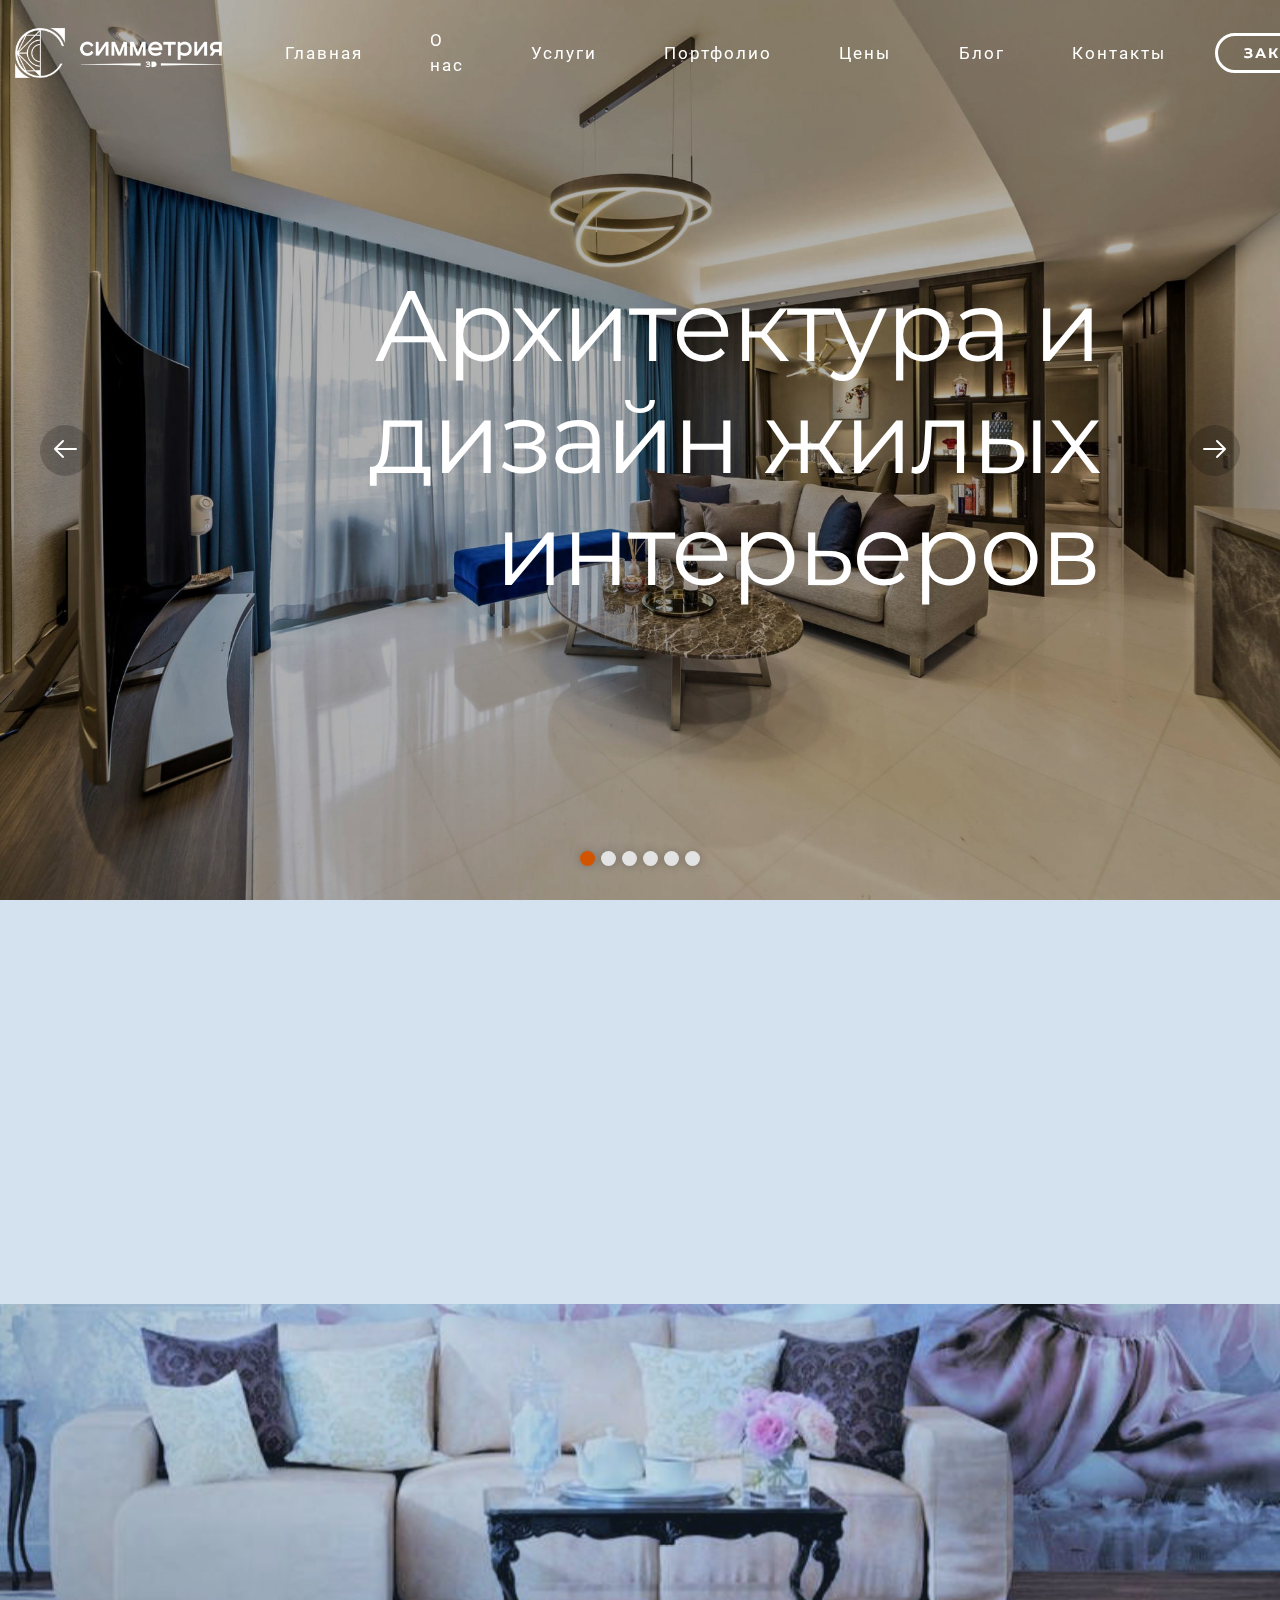
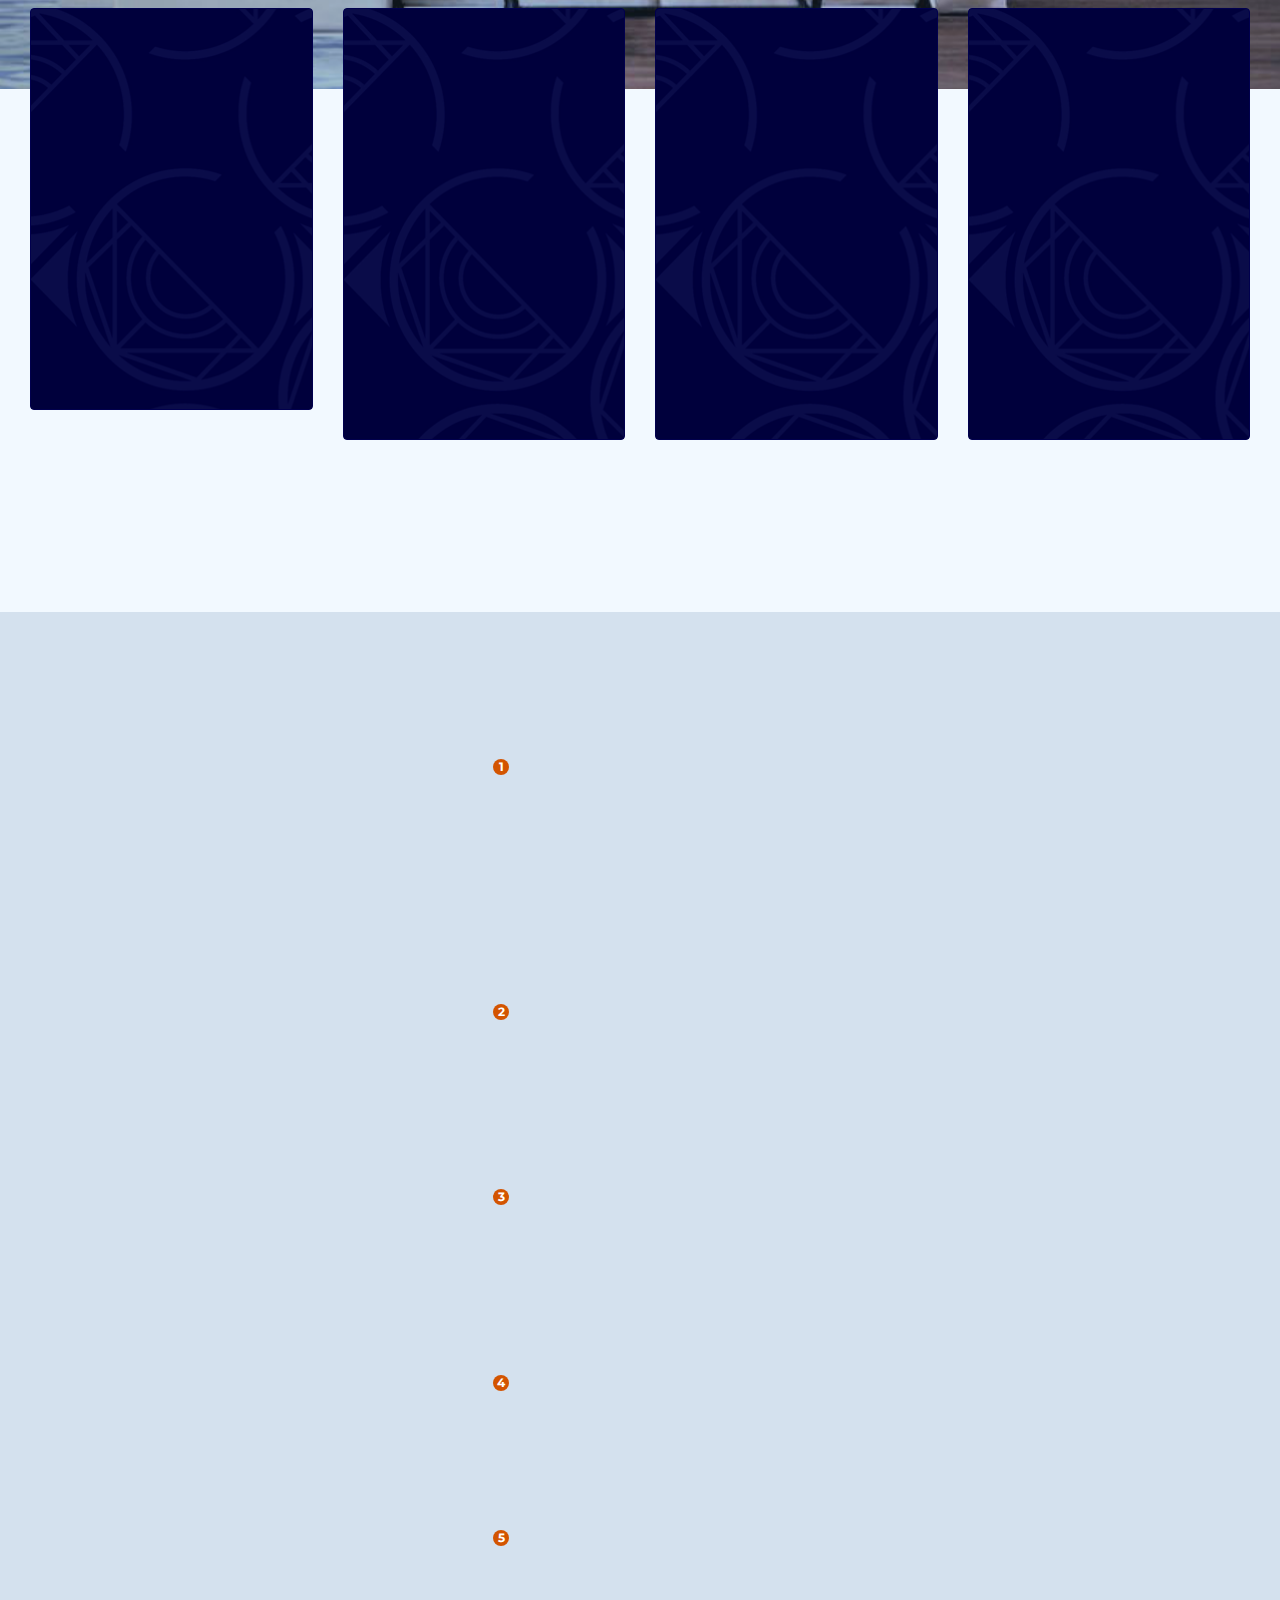
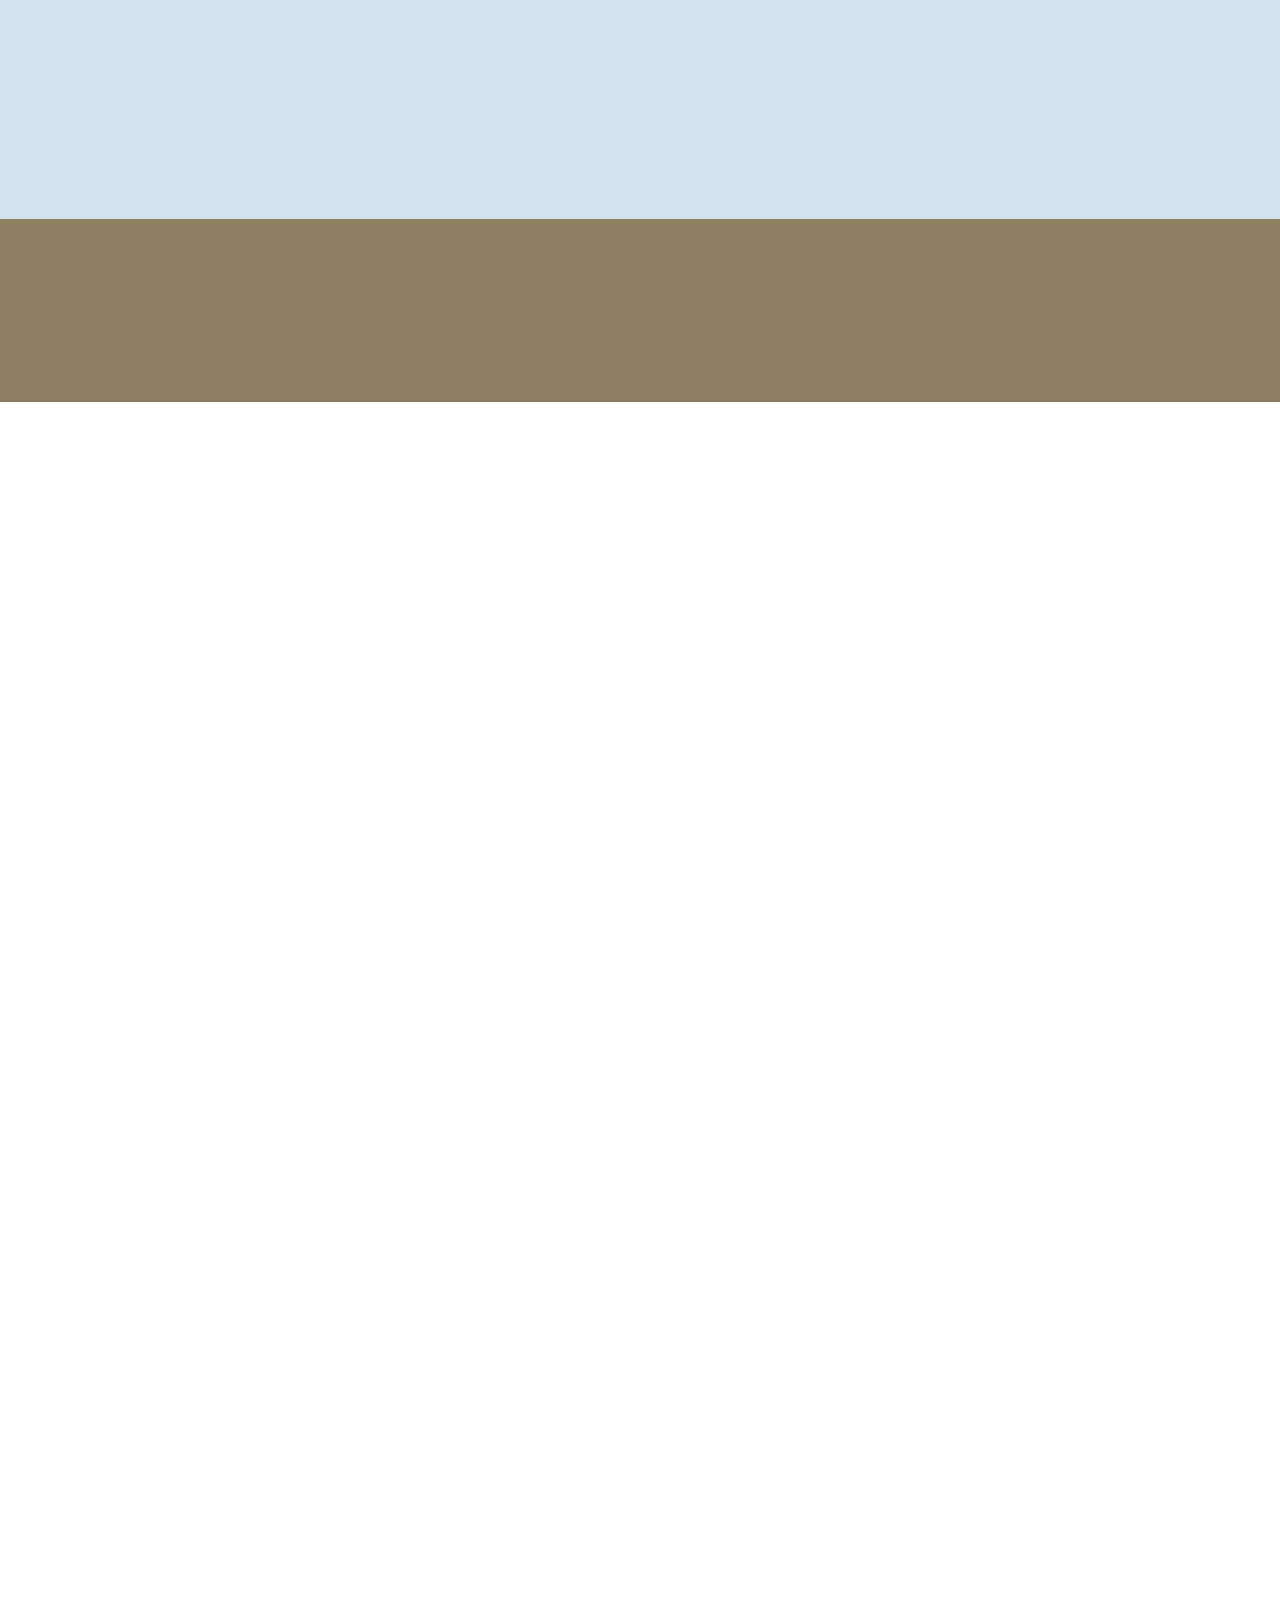
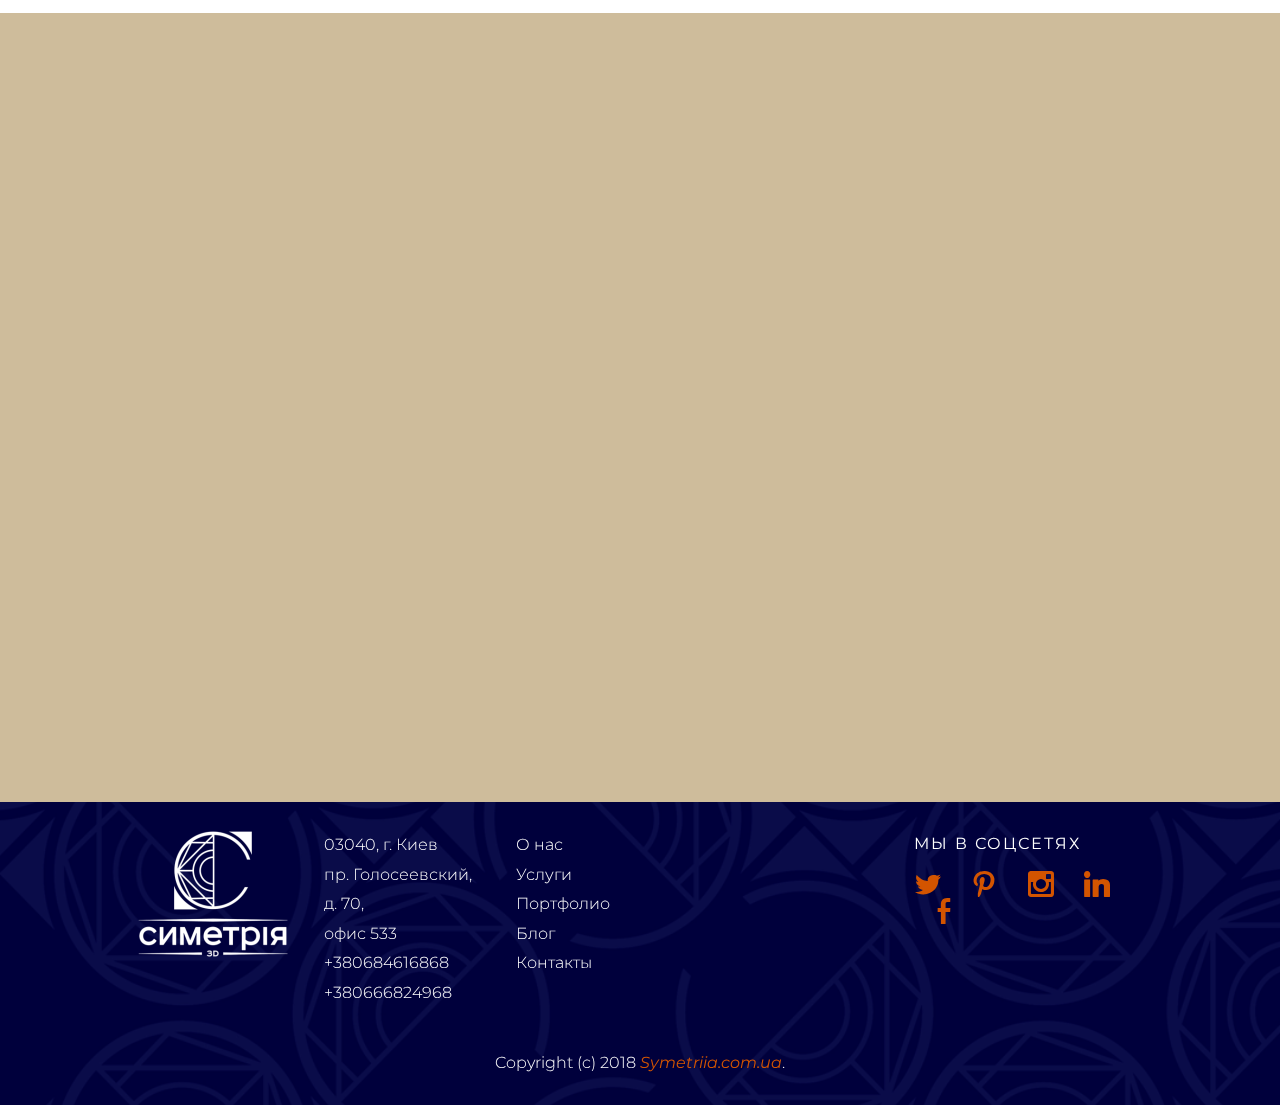
==== commit 17edd251: "create github pages" ====
--- a/index.html
+++ b/index.html
@@ -170,7 +170,7 @@
     </div>
 </section>
 
-<section class="mbr-cards mbr-section features7" id="features7-20" data-rv-view="2" style="background-color: rgb(52, 152, 219); padding-top: 80px; padding-bottom: 80px;">
+<div id="features7-20" custom-code="true" data-rv-view="2"><section class="mbr-cards mbr-section features7" data-rv-view="2" style="background-color: rgb(212, 225, 238); padding-top: 80px; padding-bottom: 80px;">
 
     
 
@@ -182,7 +182,7 @@
             <div class="col-lg-10 col-lg-offset-1 col-xs-12">            
                 
                 <div class="col-lg-6 col-xs-12 table-cell-lg image-size" style="width: 50%;">
-                    <div class="card-img"><img src="assets/images/logo-sq-white-320x269.png" class="card-img-top"></div>
+                   <h4 class="mbr-section-title display-5 mbr-editable-content">Симметрия 3D - создаем комфорт</h4> 
                 </div>
 
                 <div class="col-lg-6 table-cell-lg table-cell-middle content-size">
@@ -190,8 +190,8 @@
                         
                         <div class="card-block">
                             
-                            <h4 class="mbr-section-title display-5">Симметрия 3D - создаем комфорт</h4>
-                            <p class="mbr-section-text lead">Компания Симметрия 3Д занимается дизайном интерьера квартир и домов,
+                            
+                            <p class="mbr-section-text lead mbr-editable-content">Компания Симметрия 3Д занимается дизайном интерьера квартир и домов,
 <br>архитектурным проектированием, а также техническим обследованием зданий.
 <br><br>Поможем вам быстро создать жилье вашей мечты.<br><br></p>
                             
@@ -205,11 +205,11 @@
 
     </div>
 
-</section>
+</section></div>
 
 <div id="features2-22" custom-code="true" data-rv-view="5"><section class="mbr-section mbr-section-hero features4 mbr-parallax-background" data-rv-view="1935" style="background-image: url(assets/images/1-854240-999x570.jpg); padding-top: 160px; padding-bottom: 160px;">
 
-    <div class="mbr-overlay" style="opacity: 0.2; background-color: rgb(127, 199, 255);"></div>
+    <div class="mbr-overlay" style="opacity: 0.1; background-color: rgb(127, 199, 255);"></div>
 
     <div class="mbr-table-cell">
 
@@ -217,7 +217,7 @@
             <div class="row">
                 <div class="col-xs-12 col-lg-8 col-lg-offset-2 text-xs-center">
 
-                    <h1 class="mbr-section-title display-1 mbr-editable-content">Основные направления</h1>
+                    <h1 class="mbr-section-title display-1 mbr-editable-content" style="color: rgb(1, 0, 78);">Основные направления</h1>
 
                 </div>
             </div>
@@ -292,7 +292,7 @@
 
 </section></div>
 
-<div id="features7-27" custom-code="true" data-rv-view="6"><section class="mbr-cards mbr-section features7" data-rv-view="4108" style="background-color: rgb(52, 152, 219); padding-top: 80px; padding-bottom: 80px;">
+<div id="features7-27" custom-code="true" data-rv-view="6"><section class="mbr-cards mbr-section features7" data-rv-view="4108" style="background-color: #d4e1ee; padding-top: 80px; padding-bottom: 80px;">
 
     
 
@@ -304,11 +304,11 @@
             <div class="col-lg-10 col-lg-offset-1 col-xs-12">            
                 
                 <div class="col-lg-6 col-xs-12 table-cell-lg" style="width: 30%;">
-                    <h4 class="mbr-section-title display-5 mbr-editable-content" style="font-size: 60px;">Делая выбор</h4>
+                    <h4 class="mbr-section-title display-5 mbr-editable-content" style="font-size: 60px; color: #000032;"><strong>Делая выбор</strong></h4>
                 </div>
 
                 <div class="col-lg-6 table-cell-lg table-cell-middle content-size">
-                    <h4 class="mbr-section-title display-5 mbr-editable-content">Наши преимущества</h4>
+                    <h4 class="mbr-section-title display-5 mbr-editable-content"><strong>Наши преимущества</strong></h4>
                     <div class="card cart-block text-xs-left position-relative">
                         <div class="card-number mbr-editable-content">1</div>
                         <div class="card-block">
--- a/assets/mobirise/css/mbr-additional.css
+++ b/assets/mobirise/css/mbr-additional.css
@@ -790,10 +790,10 @@
   text-transform: uppercase;
 }
 #features7-20 .mbr-section-text {
-  color: #ecf0f1;
+  color: #000032;
 }
 #features7-20 .mbr-section-title {
-  color: #ecf0f1;
+  color: #000032;
 }
 #features2-22 {
   
@@ -823,13 +823,13 @@
 }
 #features7-27 .mbr-section-subtitle {
   text-transform: uppercase;
-  color: #ecf0f1;
+  color: #000032;
 }
 #features7-27 .mbr-section-title {
-  color: #ecf0f1;
+  color: #000032;
 }
 #features7-27 .mbr-section-text {
-  color: #ecf0f1;
+  color: #000032;
 }
 #content3-1p .mbr-section-title,
 #content3-1p .mbr-section-subtitle {
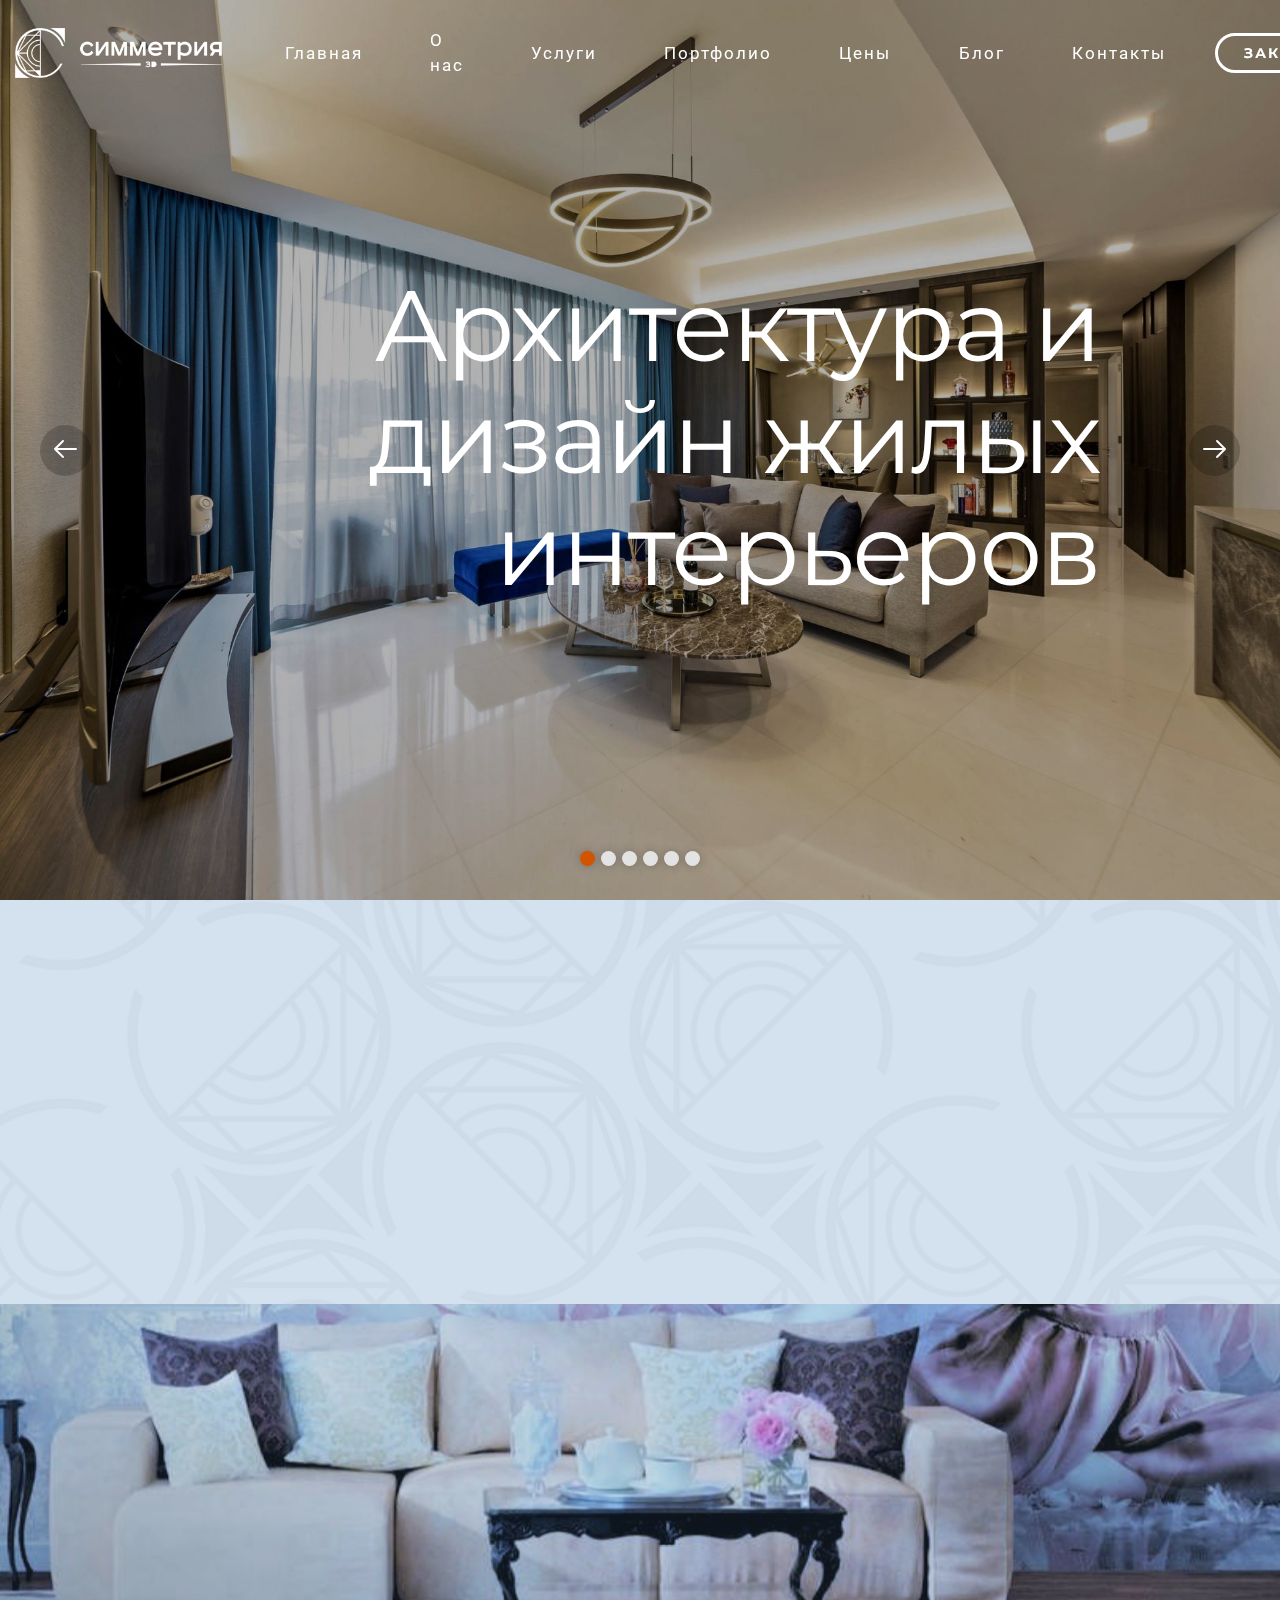
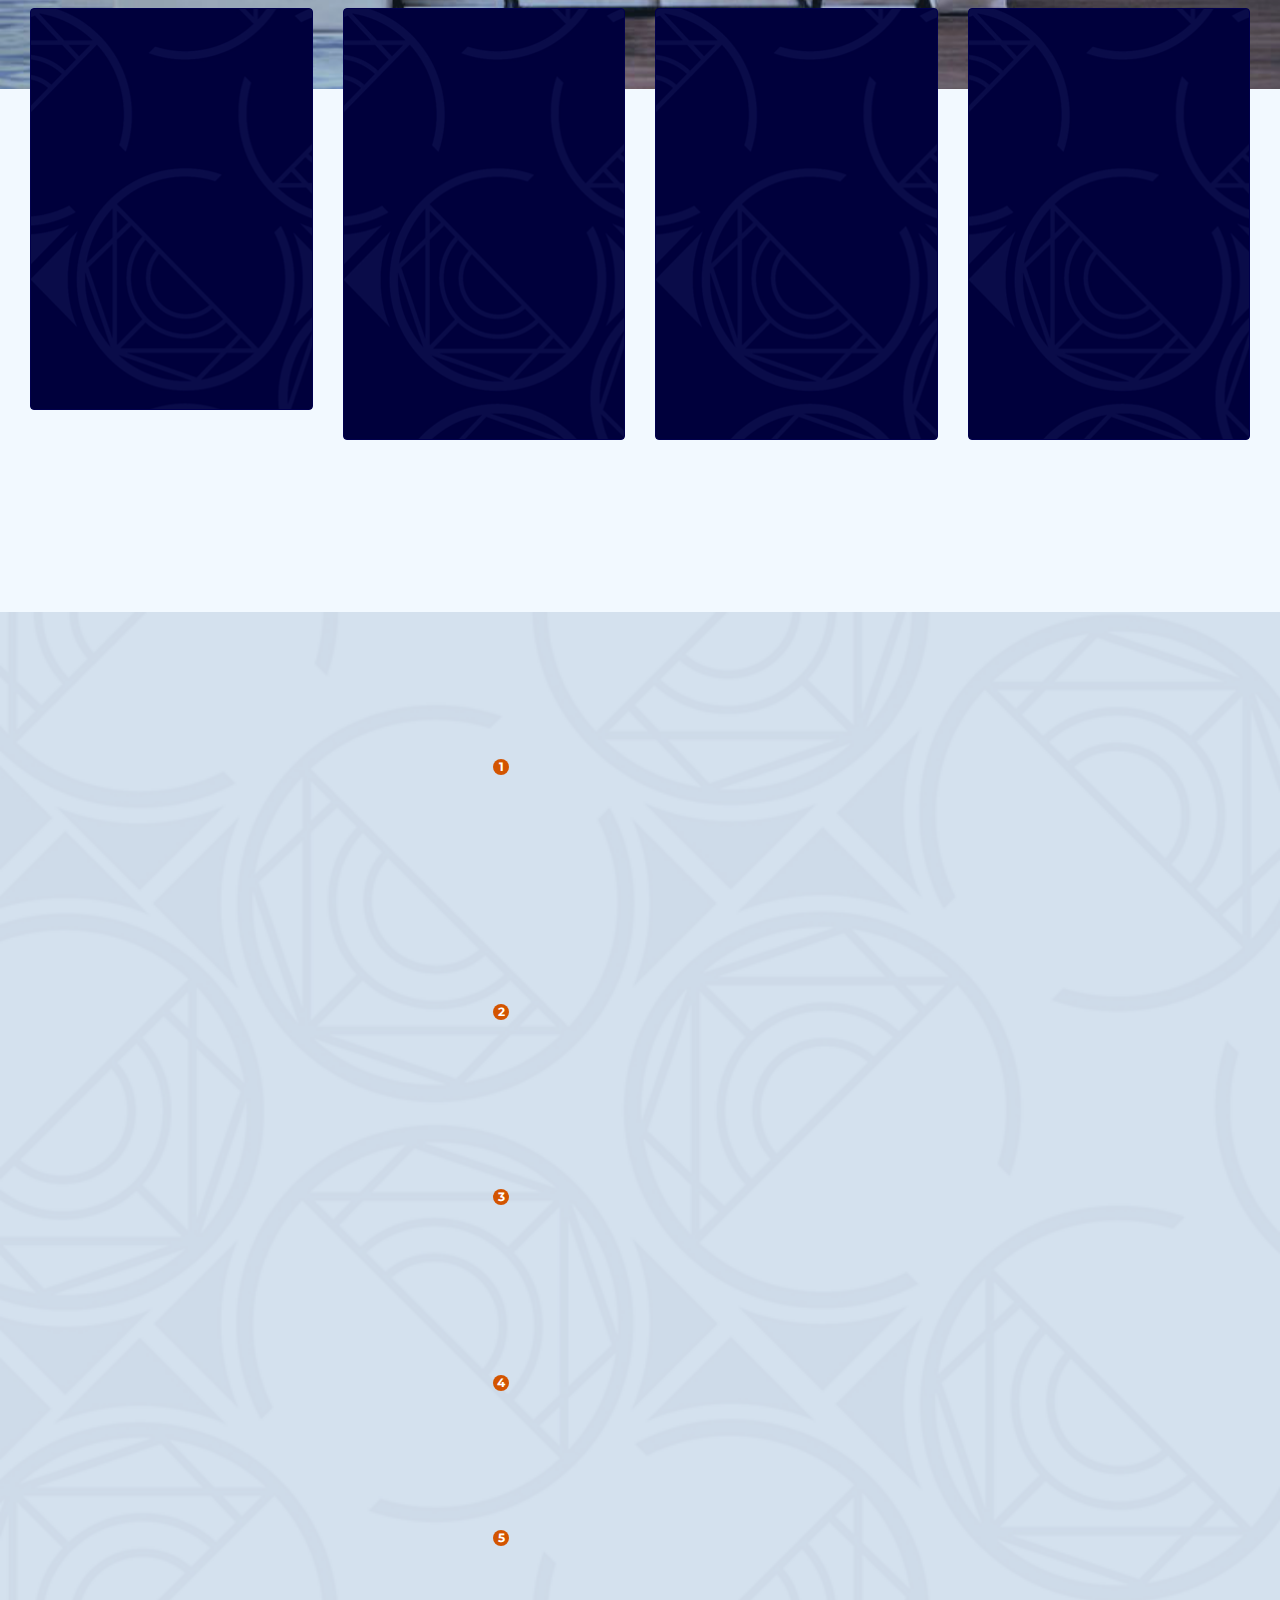
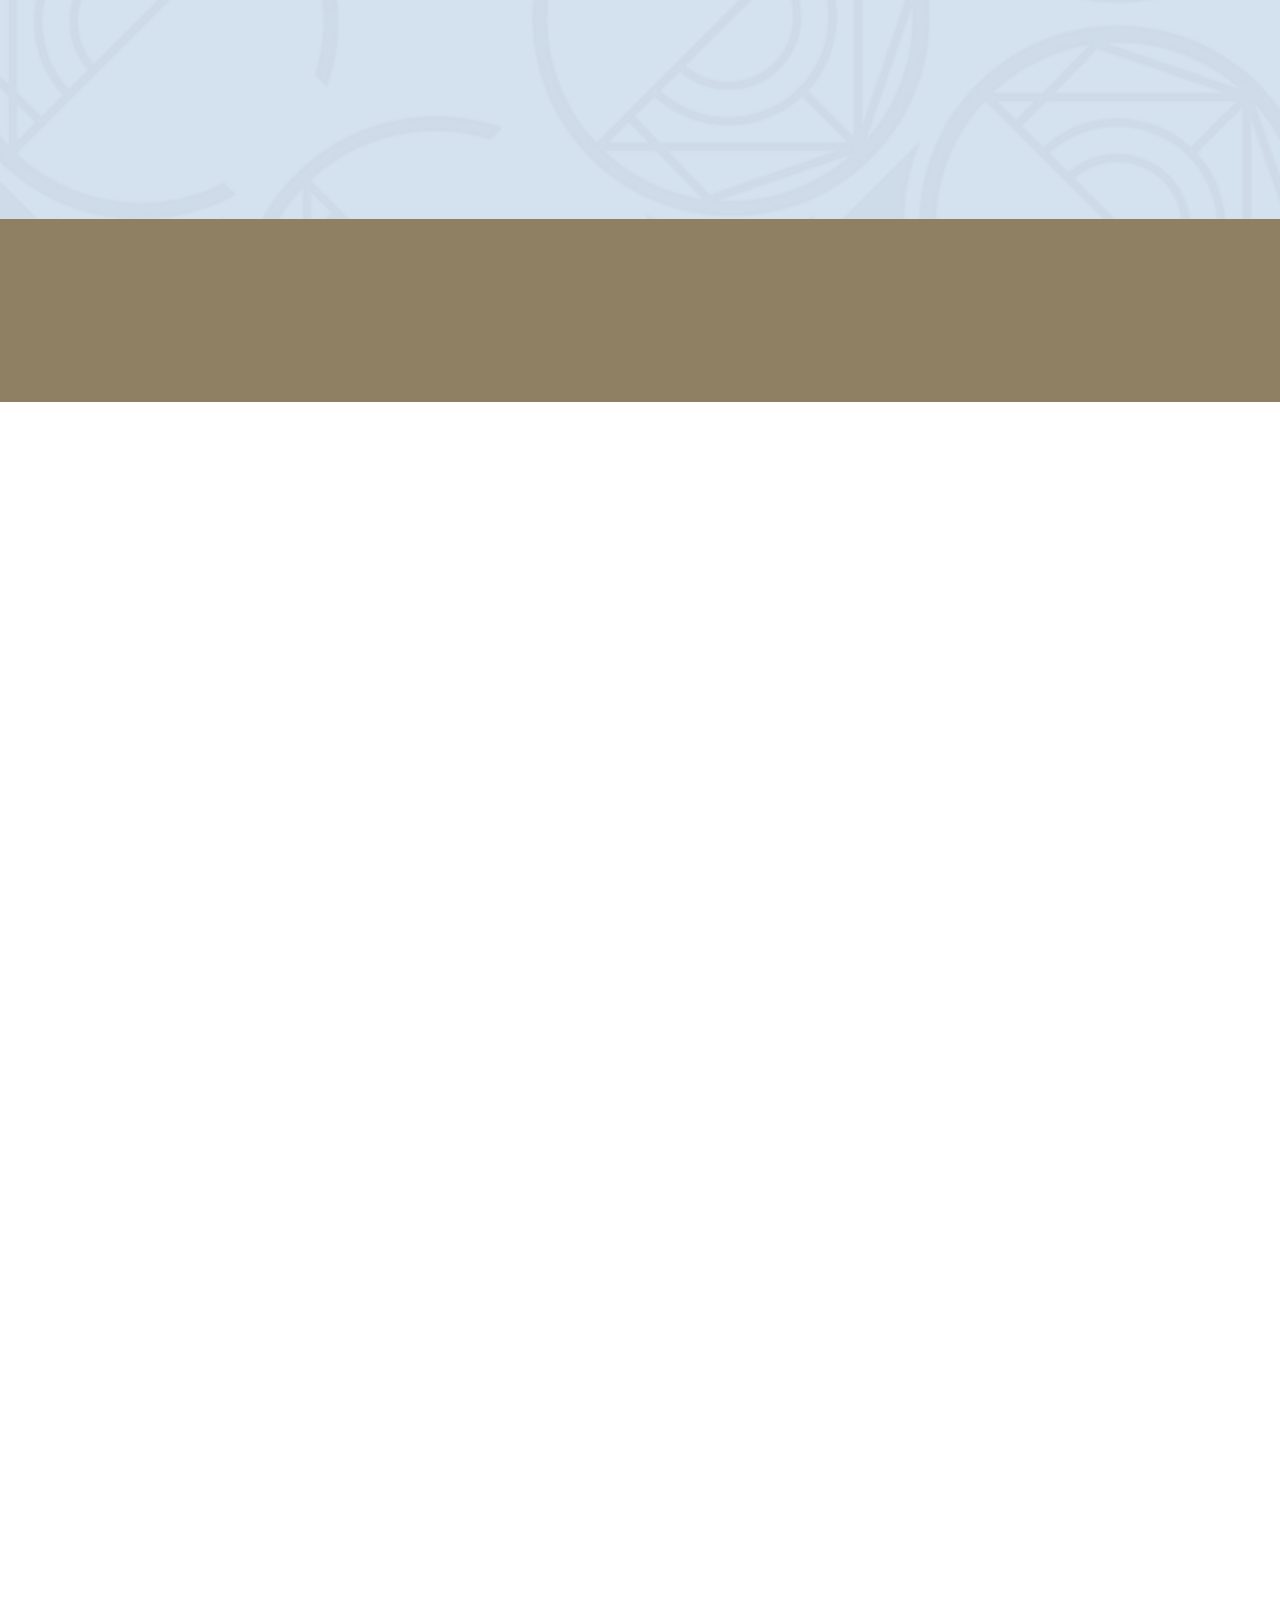
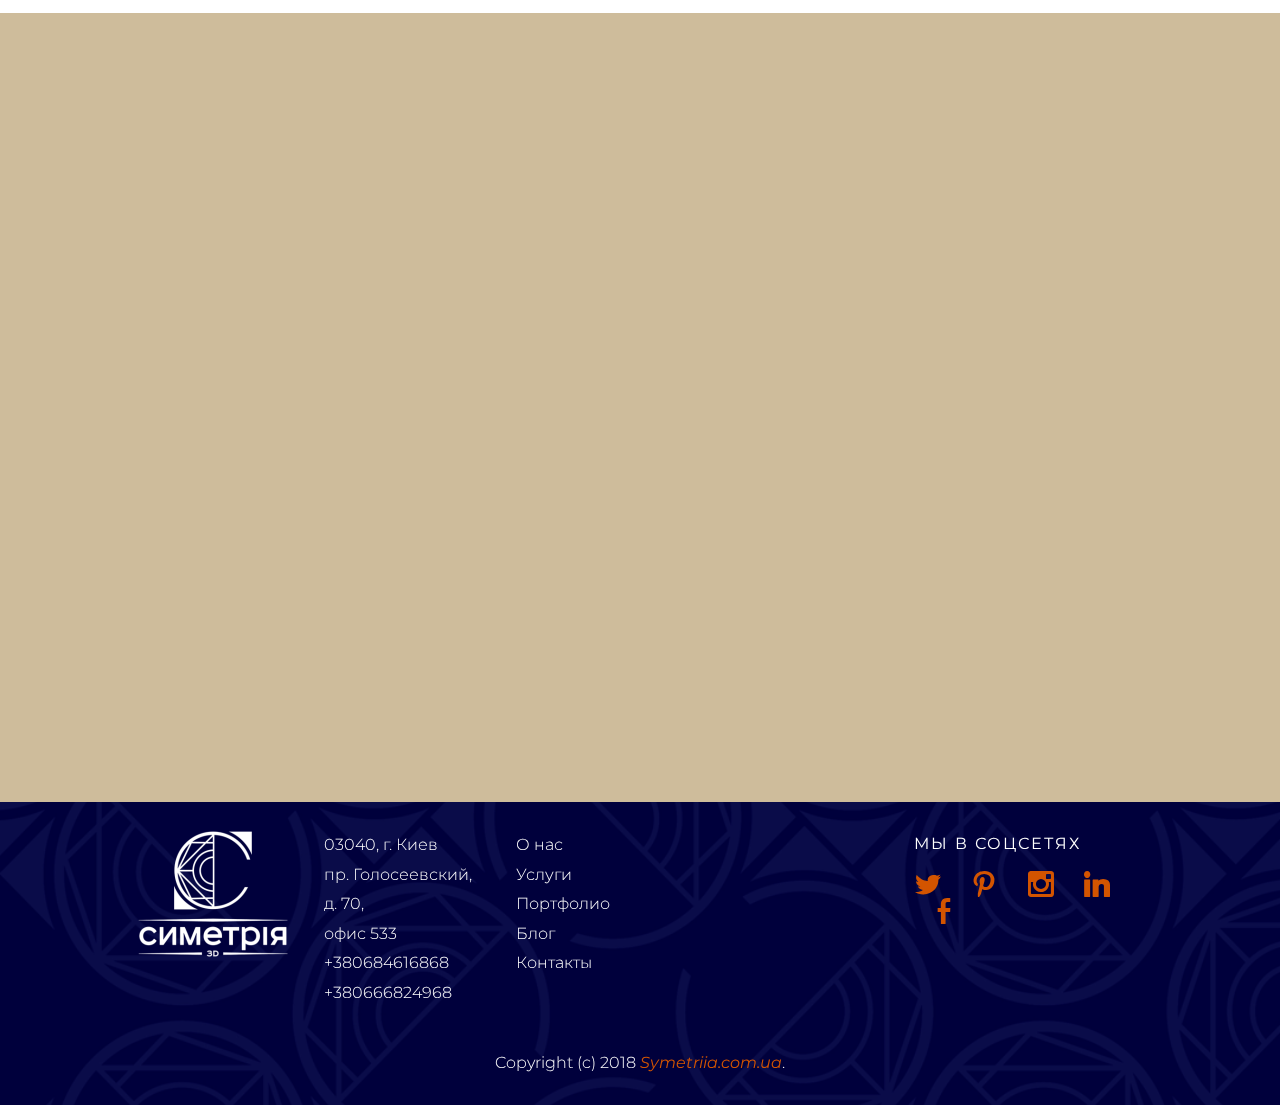
==== commit 648df7f4: "create github pages" ====
--- a/index.html
+++ b/index.html
@@ -170,7 +170,7 @@
     </div>
 </section>
 
-<div id="features7-20" custom-code="true" data-rv-view="2"><section class="mbr-cards mbr-section features7" data-rv-view="2" style="background-color: rgb(212, 225, 238); padding-top: 80px; padding-bottom: 80px;">
+<div id="features7-20" custom-code="true" data-rv-view="2"><section class="mbr-cards mbr-section features7" data-rv-view="2" style="background-color: rgb(212, 225, 238); padding-top: 80px; padding-bottom: 80px; background-image: url('assets/images/pocked3.png');">
 
     
 
@@ -292,7 +292,7 @@
 
 </section></div>
 
-<div id="features7-27" custom-code="true" data-rv-view="6"><section class="mbr-cards mbr-section features7" data-rv-view="4108" style="background-color: #d4e1ee; padding-top: 80px; padding-bottom: 80px;">
+<div id="features7-27" custom-code="true" data-rv-view="6"><section class="mbr-cards mbr-section features7" data-rv-view="4108" style="background-color: #d4e1ee; padding-top: 80px; padding-bottom: 80px; background-image: url('assets/images/pocked3.png');">
 
     
 
@@ -694,7 +694,7 @@
 
 </section>
 
-<div id="footer1-a" custom-code="true" data-rv-view="63"><footer class="mbr-small-footer mbr-section mbr-section-nopadding footer1" data-rv-view="616" style="background-image: url('assets/images/pocked2.png');; padding-top: 1.75rem; padding-bottom: 1.75rem;">
+<div id="footer1-a" custom-code="true" data-rv-view="63"><footer class="mbr-small-footer mbr-section mbr-section-nopadding footer1" data-rv-view="616" style="background-image: url('assets/images/pocked2.png'); padding-top: 1.75rem; padding-bottom: 1.75rem;">
     
     <div class="container-fluid">
     	<div class="row">
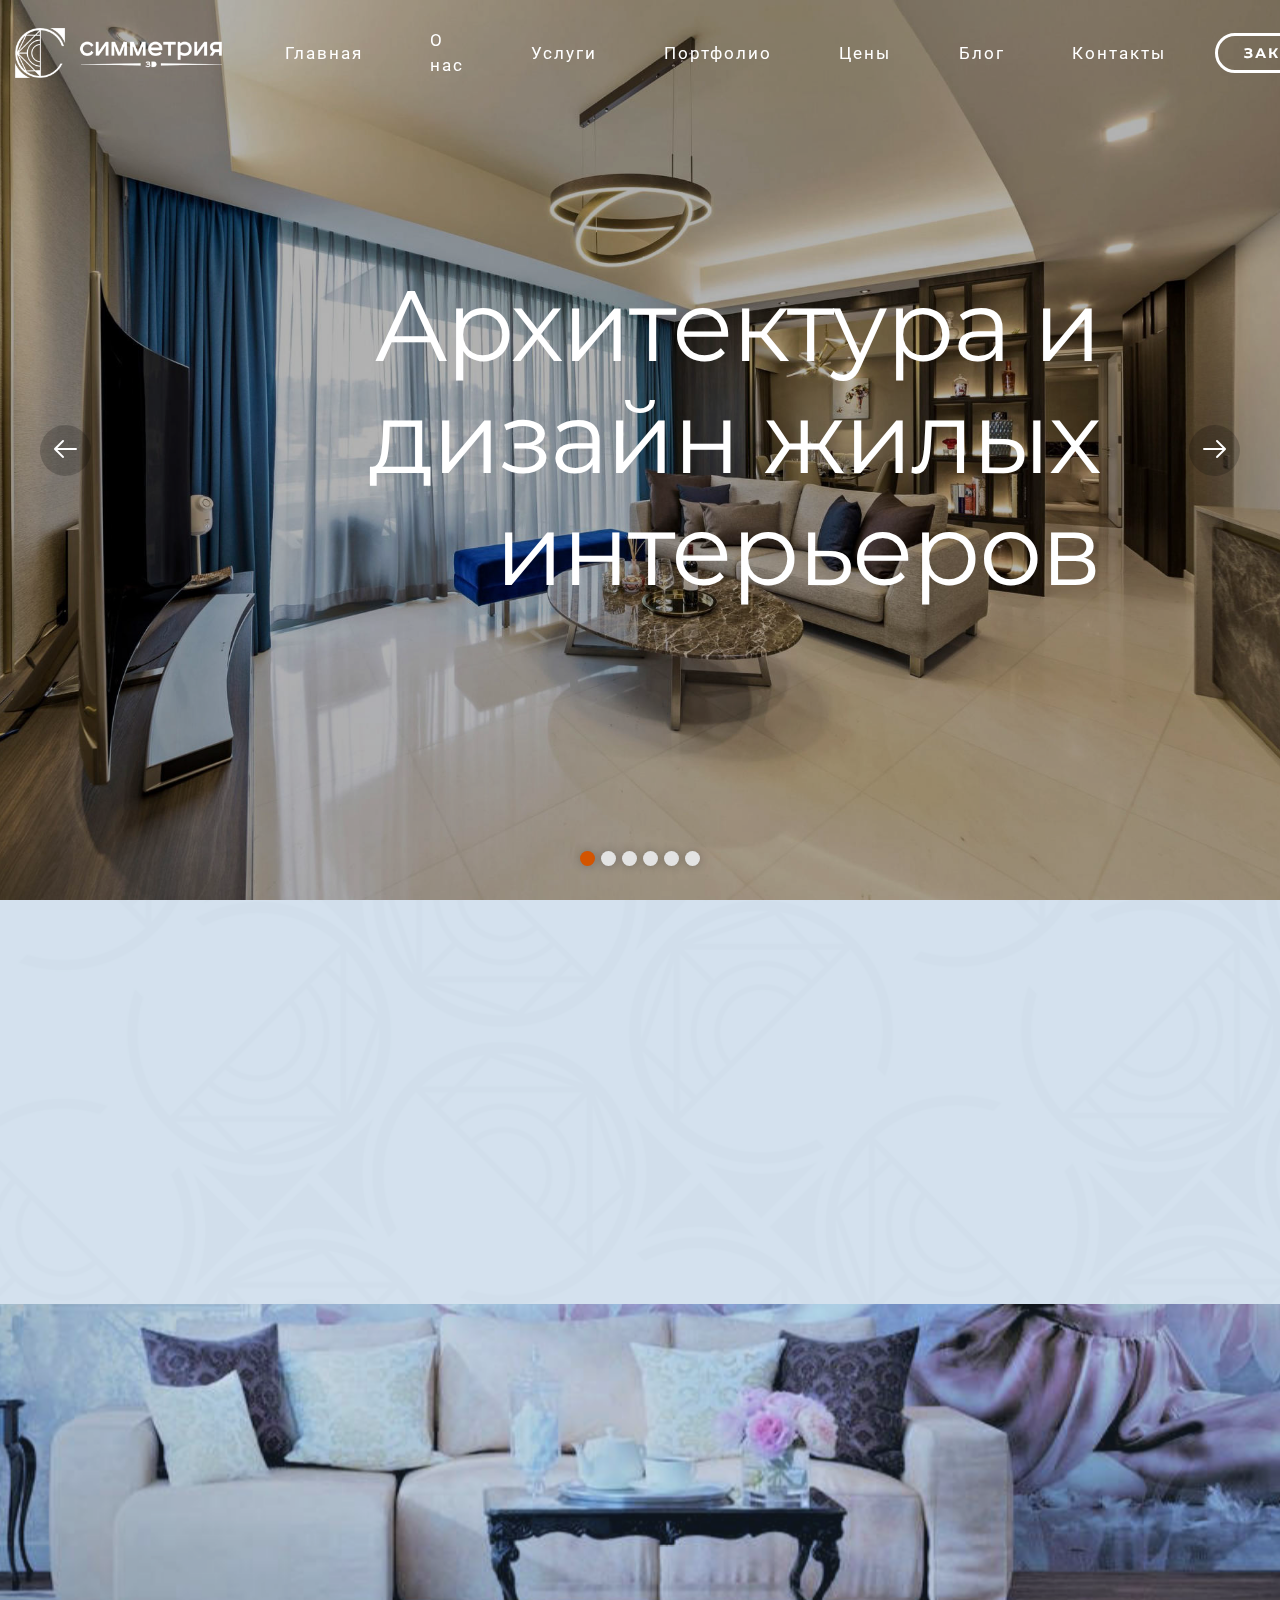
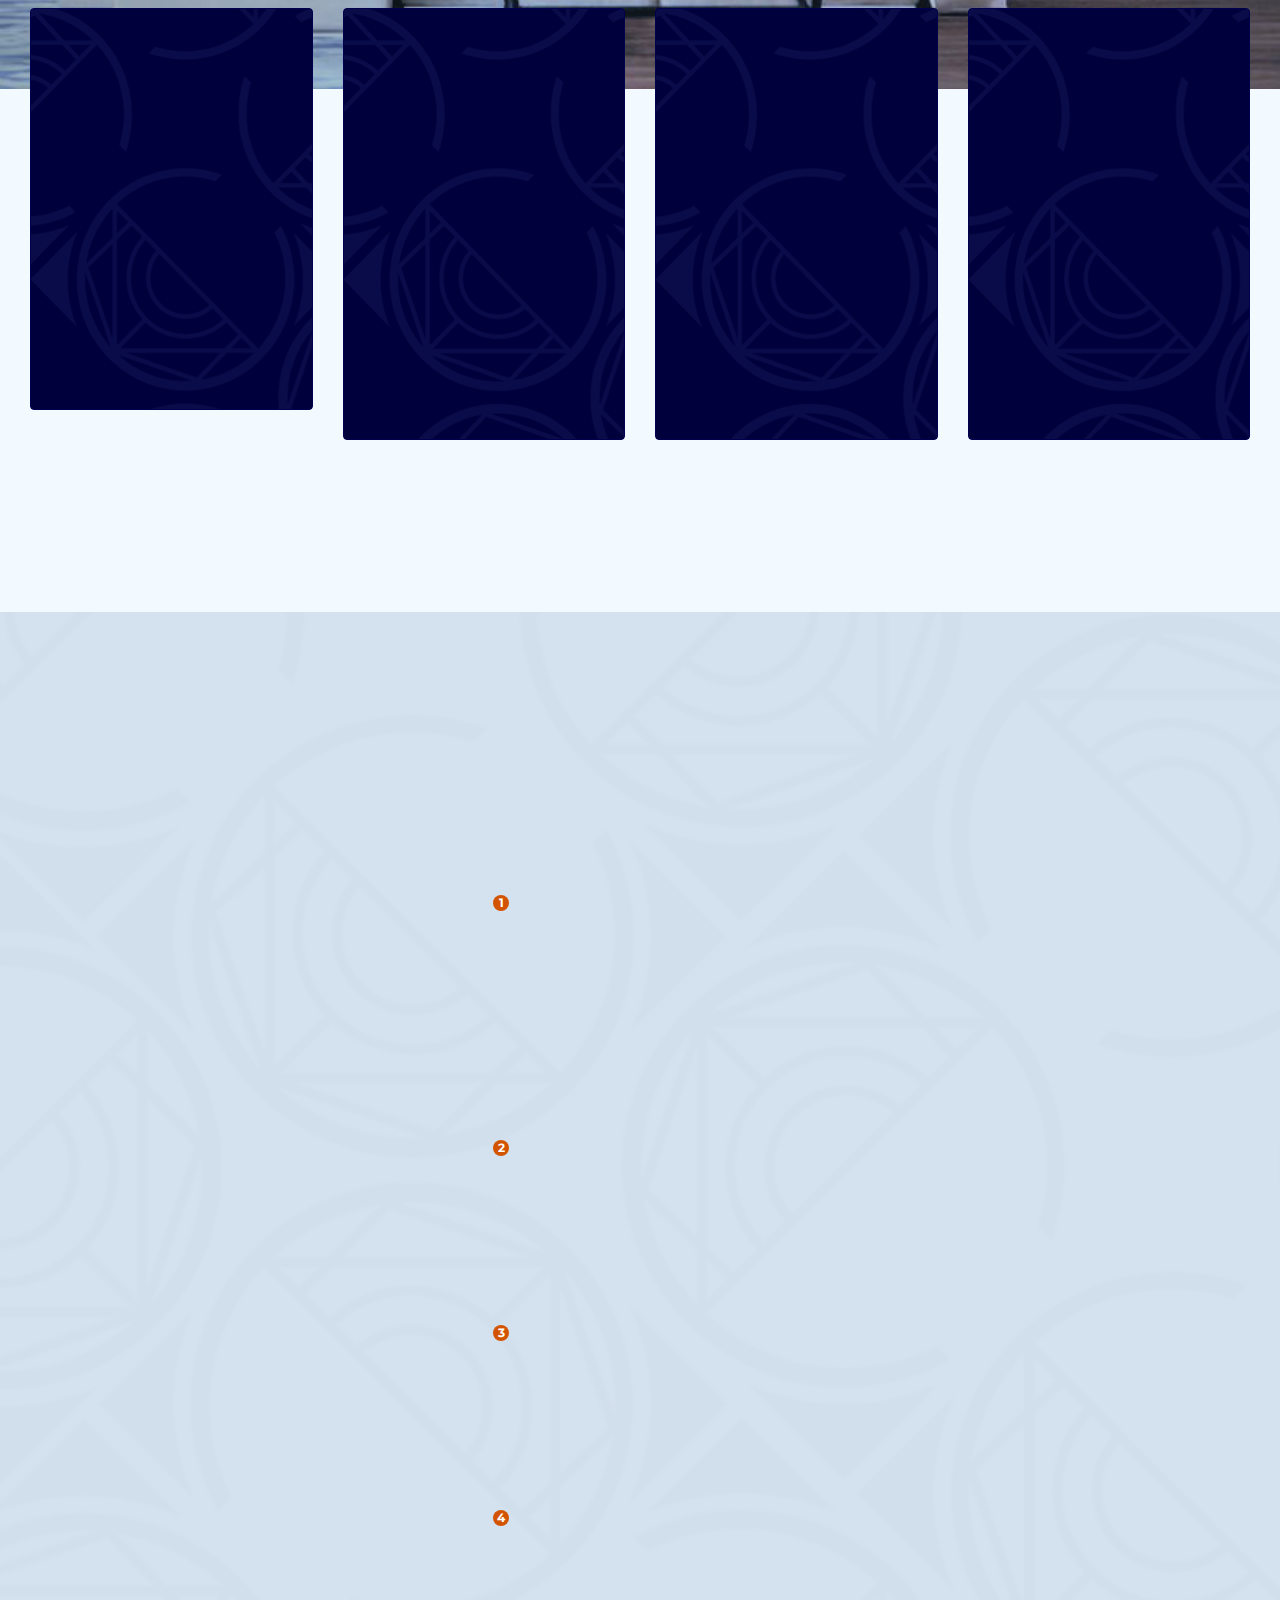
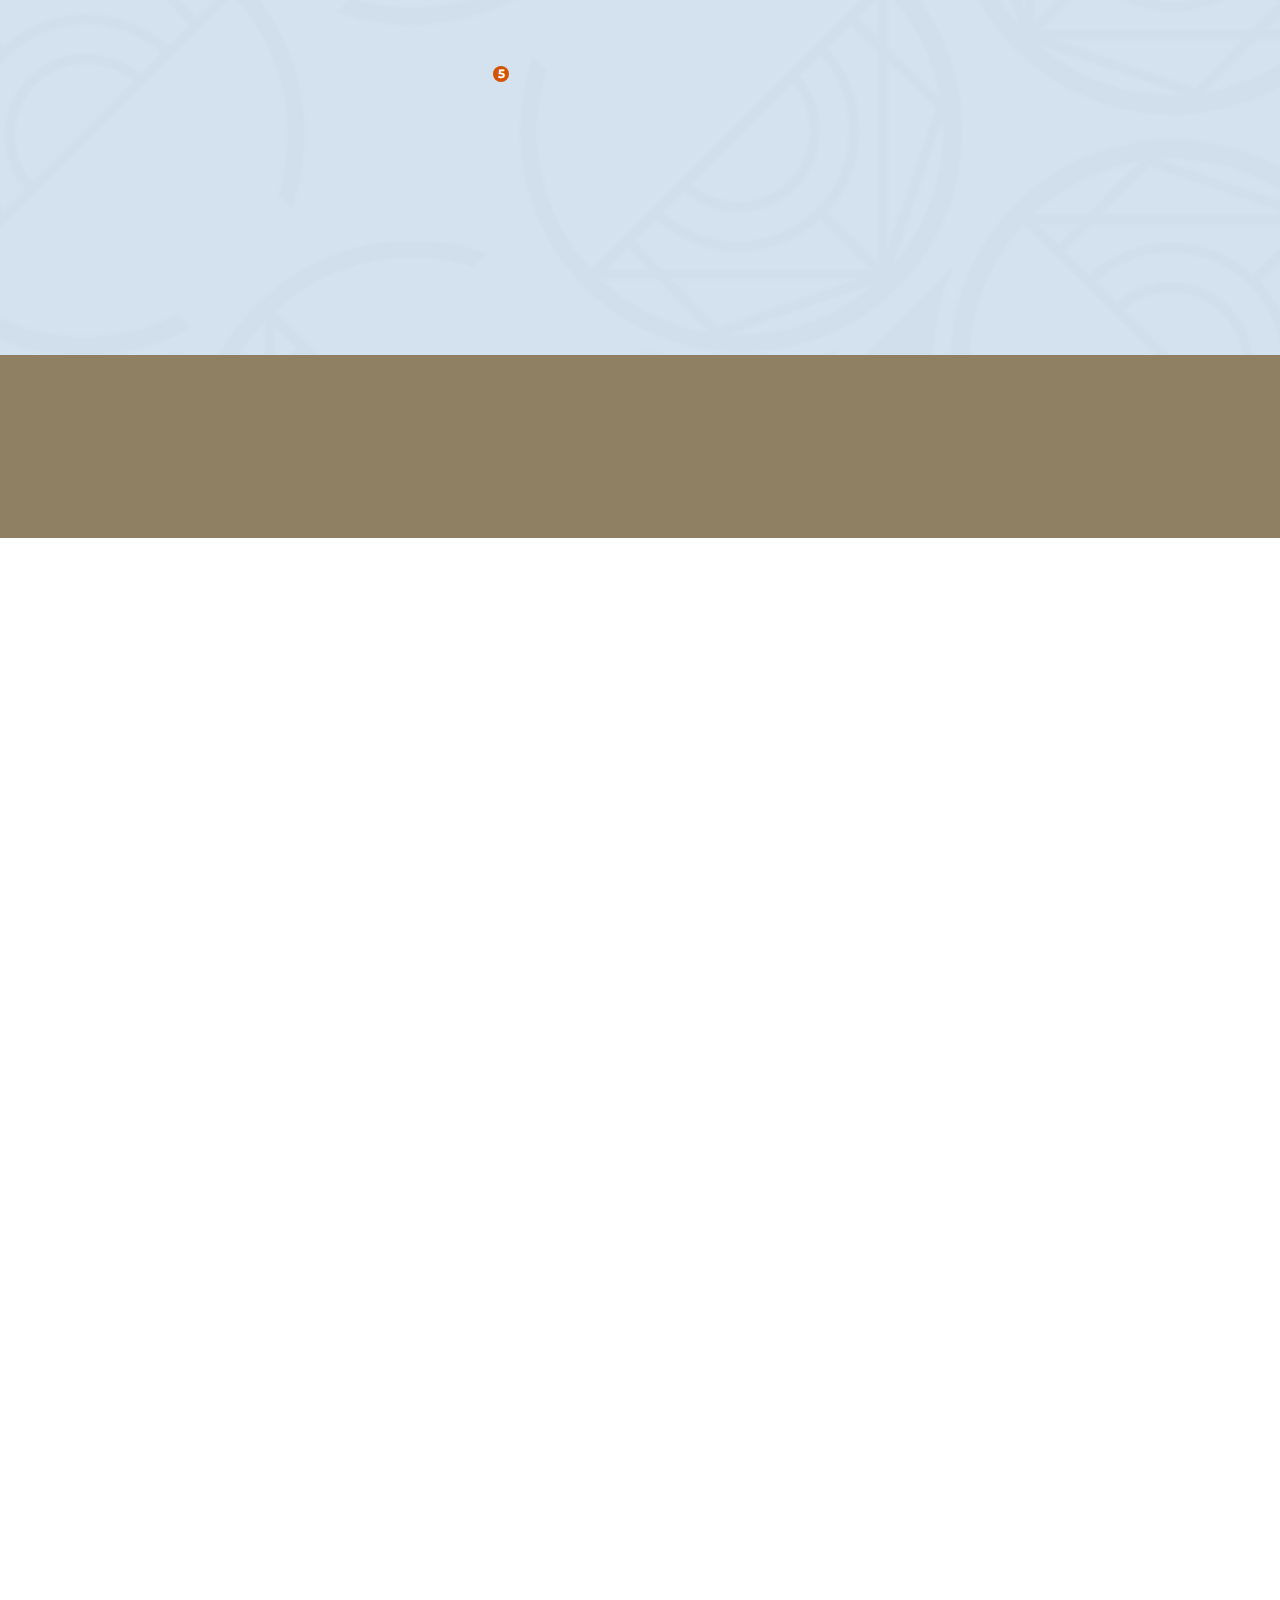
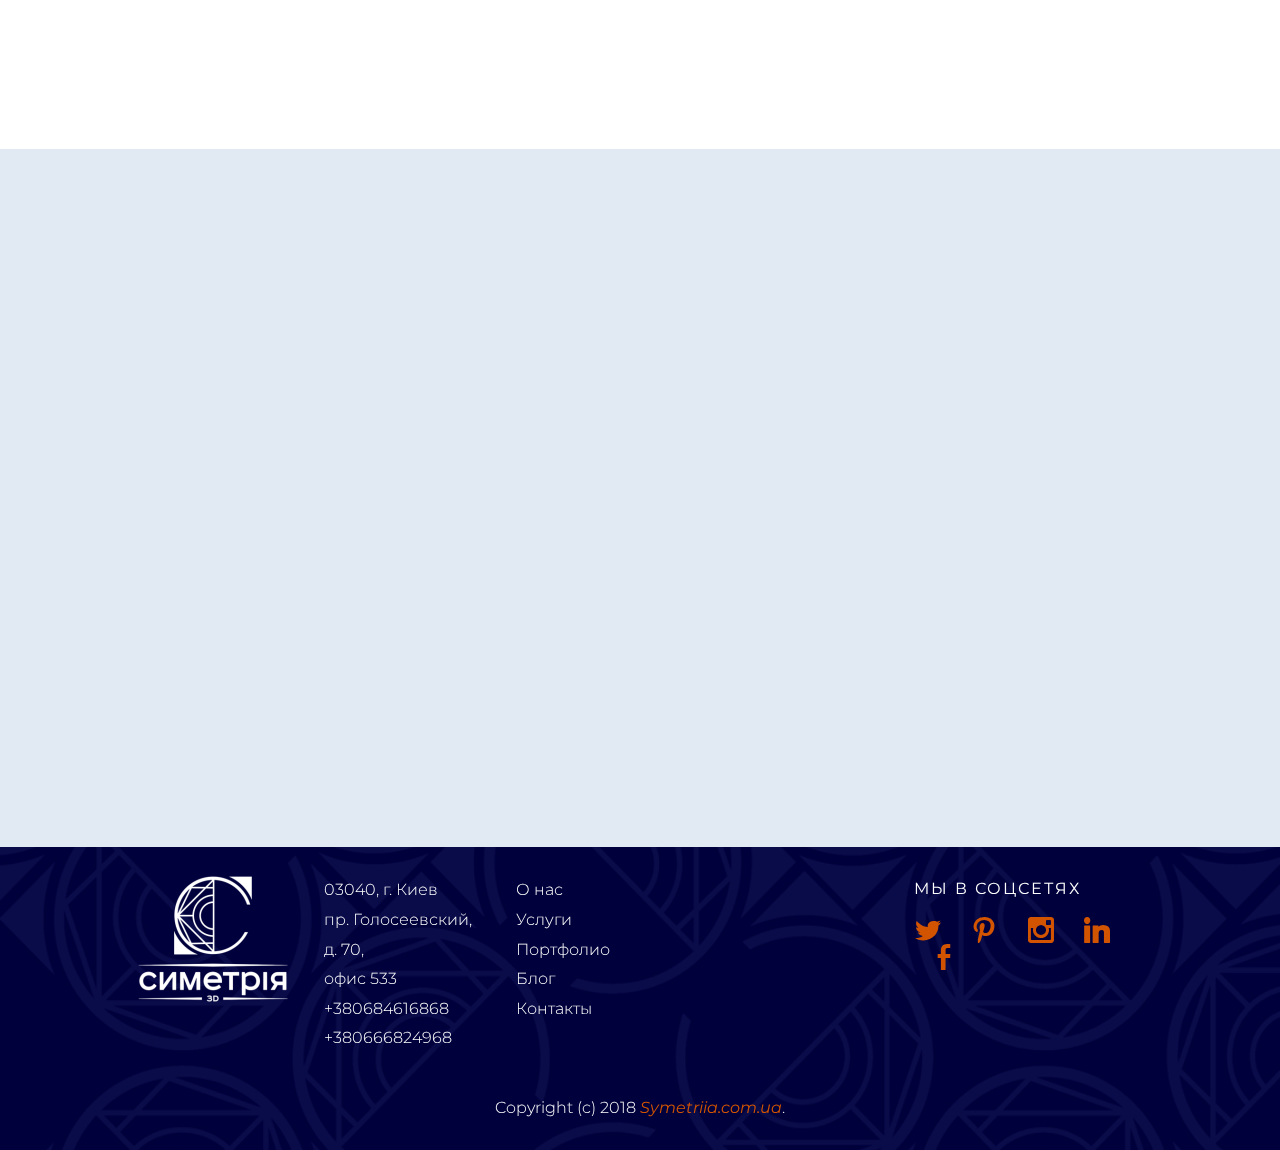
==== commit be09102c: "create github pages" ====
--- a/index.html
+++ b/index.html
@@ -171,7 +171,7 @@
 </section>
 
 <div id="features7-20" custom-code="true" data-rv-view="2"><section class="mbr-cards mbr-section features7" data-rv-view="2" style="background-color: rgb(212, 225, 238); padding-top: 80px; padding-bottom: 80px; background-image: url('assets/images/pocked3.png');">
-
+<div class="mbr-overlay" style="opacity: 0.5; background-color: rgb(212, 225, 238);"></div>
     
 
 
@@ -217,7 +217,7 @@
             <div class="row">
                 <div class="col-xs-12 col-lg-8 col-lg-offset-2 text-xs-center">
 
-                    <h1 class="mbr-section-title display-1 mbr-editable-content" style="color: rgb(1, 0, 78);">Основные направления</h1>
+                    <h1 class="mbr-section-title display-1 mbr-editable-content">Основные направления</h1>
 
                 </div>
             </div>
@@ -294,7 +294,7 @@
 
 <div id="features7-27" custom-code="true" data-rv-view="6"><section class="mbr-cards mbr-section features7" data-rv-view="4108" style="background-color: #d4e1ee; padding-top: 80px; padding-bottom: 80px; background-image: url('assets/images/pocked3.png');">
 
-    
+    <div class="mbr-overlay" style="opacity: 0.6; background-color: rgb(212, 225, 238);"></div>
 
 
     <div class="container-fluid position-relative">
@@ -304,11 +304,11 @@
             <div class="col-lg-10 col-lg-offset-1 col-xs-12">            
                 
                 <div class="col-lg-6 col-xs-12 table-cell-lg" style="width: 30%;">
-                    <h4 class="mbr-section-title display-5 mbr-editable-content" style="font-size: 60px; color: #000032;"><strong>Делая выбор</strong></h4>
+                    <h4 class="mbr-section-title display-5 mbr-editable-content">Делая выбор</h4>
                 </div>
 
                 <div class="col-lg-6 table-cell-lg table-cell-middle content-size">
-                    <h4 class="mbr-section-title display-5 mbr-editable-content"><strong>Наши преимущества</strong></h4>
+                    <h4 class="mbr-section-title-2 display-5 mbr-editable-content">Наши преимущества</h4>
                     <div class="card cart-block text-xs-left position-relative">
                         <div class="card-number mbr-editable-content">1</div>
                         <div class="card-block">
@@ -613,9 +613,9 @@
 
 </section>
 
-<section class="mbr-section mbr-section-hero features1 features4 mbr-parallax-background" id="features1-e" data-rv-view="60" style="background-image: url(assets/images/mbr-5-1920x1280.jpg); padding-top: 80px; padding-bottom: 80px;">
-
-    <div class="mbr-overlay" style="opacity: 0.8; background-color: rgb(194, 171, 130);"></div>
+<div id="features1-e" custom-code="true" data-rv-view="60"><section class="mbr-section mbr-section-hero features1 features4 mbr-parallax-background" data-rv-view="60" style="background-image: url(assets/images/mbr-5-1920x1280.jpg); padding-top: 80px; padding-bottom: 80px;">
+
+    <div class="mbr-overlay" style="opacity: 0.7; background-color: rgb(212, 225, 238);"></div>
 
     <div class="mbr-table-cell">
 
@@ -623,7 +623,7 @@
             <div class="row">
                 <div class="col-xs-12 col-lg-8 col-lg-offset-2 text-xs-center">
 
-                    <h1 class="mbr-section-title display-1">Статьи</h1>
+                    <h4 class="mbr-section-title display-1 mbr-editable-content">Статьи</h4>
 
                 </div>
             </div>
@@ -634,11 +634,11 @@
                         <div class="card cart-block">
                             <div class="card-img iconbox"><img src="assets/images/01.jpg" class="features-img"></div>
                             <div class="card-block text-xs-center">
-                                <h5 class="mbr-section-subtitle lead">Bootstrap 4 has been noted</h5>
-                                
-
-
-                                <div class="mbr-section-btn text-xs-center"><a href="https://mobirise.com" class="btn btn-primary">ЧИтать</a></div>
+                                <h5 class="mbr-section-subtitle lead mbr-editable-content">Статья 1</h5>
+                                
+
+
+                                <div class="mbr-section-btn text-xs-center"><a href="https://mobirise.com" class="btn btn-primary mbr-editable-button">Читать</a></div>
                             </div>
                         </div>
                     </div>
@@ -648,11 +648,11 @@
                         <div class="card cart-block">
                             <div class="card-img iconbox"><img src="assets/images/02.jpg" class="features-img"></div>
                             <div class="card-block text-xs-center">
-                                <h5 class="mbr-section-subtitle lead">One of Bootstrap 4's big points</h5>
-                                
-
-
-                                <div class="mbr-section-btn text-xs-center"><a href="https://mobirise.com" class="btn btn-primary">Читать</a></div>
+                                <h5 class="mbr-section-subtitle lead mbr-editable-content">Статья 2</h5>
+                                
+
+
+                                <div class="mbr-section-btn text-xs-center"><a href="https://mobirise.com" class="btn btn-primary mbr-editable-button">Читать</a></div>
                             </div>
                         </div>
                   </div>
@@ -662,11 +662,11 @@
                         <div class="card cart-block">
                             <div class="card-img iconbox"><img src="assets/images/03.jpg" class="features-img"></div>
                             <div class="card-block text-xs-center">
-                                <h5 class="mbr-section-subtitle lead">Google has a highly exhaustive list of fonts</h5>
-                                
-
-
-                                <div class="mbr-section-btn text-xs-center"><a href="index.html" class="btn btn-primary">Читать</a></div>
+                                <h5 class="mbr-section-subtitle lead mbr-editable-content">Статья 3</h5>
+                                
+
+
+                                <div class="mbr-section-btn text-xs-center"><a href="index.html" class="btn btn-primary mbr-editable-button">Читать</a></div>
                             </div>
                         </div>
                     </div>
@@ -676,11 +676,11 @@
                         <div class="card cart-block">
                             <div class="card-img iconbox"><img src="assets/images/04.jpg" class="features-img"></div>
                             <div class="card-block text-xs-center">
-                                <h5 class="mbr-section-subtitle lead">Mobirise gives you the freedom to develop</h5>
-                                
-
-
-                                <div class="mbr-section-btn text-xs-center"><a href="https://mobirise.com" class="btn btn-primary">Читать</a></div>
+                                <h5 class="mbr-section-subtitle lead mbr-editable-content">Статья 4</h5>
+                                
+
+
+                                <div class="mbr-section-btn text-xs-center"><a href="https://mobirise.com" class="btn btn-primary mbr-editable-button">Читать</a></div>
                             </div>
                         </div>
                     </div>
@@ -692,7 +692,7 @@
         </div>
     </div>
 
-</section>
+</section></div>
 
 <div id="footer1-a" custom-code="true" data-rv-view="63"><footer class="mbr-small-footer mbr-section mbr-section-nopadding footer1" data-rv-view="616" style="background-image: url('assets/images/pocked2.png'); padding-top: 1.75rem; padding-bottom: 1.75rem;">
     
--- a/assets/mobirise/css/mbr-additional.css
+++ b/assets/mobirise/css/mbr-additional.css
@@ -799,10 +799,10 @@
   
 }
 #features2-22 .mbr-section-title {
-  font-weight: 700;
+  font-weight: 600;
   text-align: left;
   font-size: 60px;
-  color: #2c3e50;
+  color: #000032;
 }
 #features2-22 .mbr-section-subtitle {
   text-transform: uppercase;
@@ -827,6 +827,13 @@
 }
 #features7-27 .mbr-section-title {
   color: #000032;
+  font-size: 72px;
+  font-weight: 300;
+}
+#features7-27 .mbr-section-title-2 {
+  color: #000032;
+  font-size: 60px;
+  font-weight: 300;
 }
 #features7-27 .mbr-section-text {
   color: #000032;
@@ -849,12 +856,13 @@
   color: #95a5a6;
 }
 #features1-e .mbr-section-title {
-  font-weight: 700;
+  font-weight: 300;
+  font-size: 72px;
+  color: #000032;
 }
 #features1-e .mbr-section-subtitle {
-  text-transform: uppercase;
   letter-spacing: 2px;
-  color: #fff;
+  color: #000032;
 }
 #footer1-a .mbr-section-subtitle,
 #footer1-a .mbr-section-text {
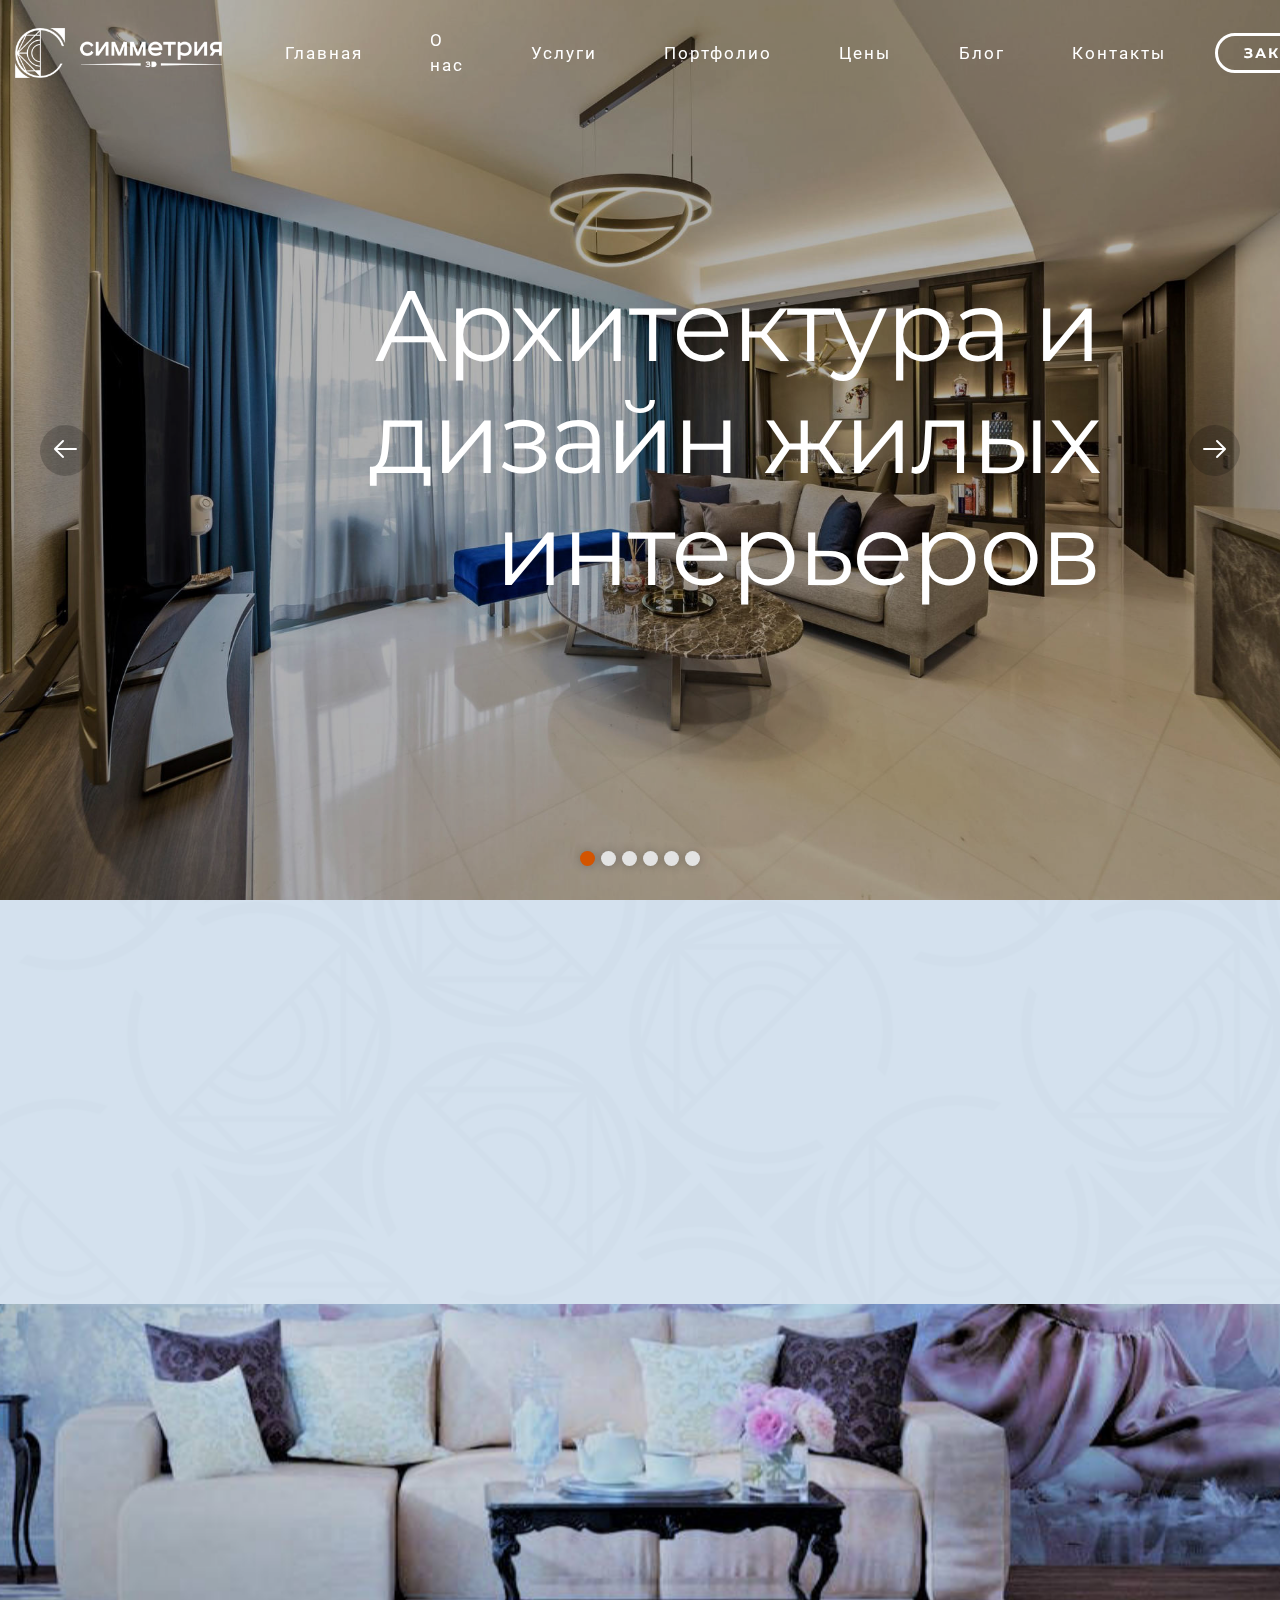
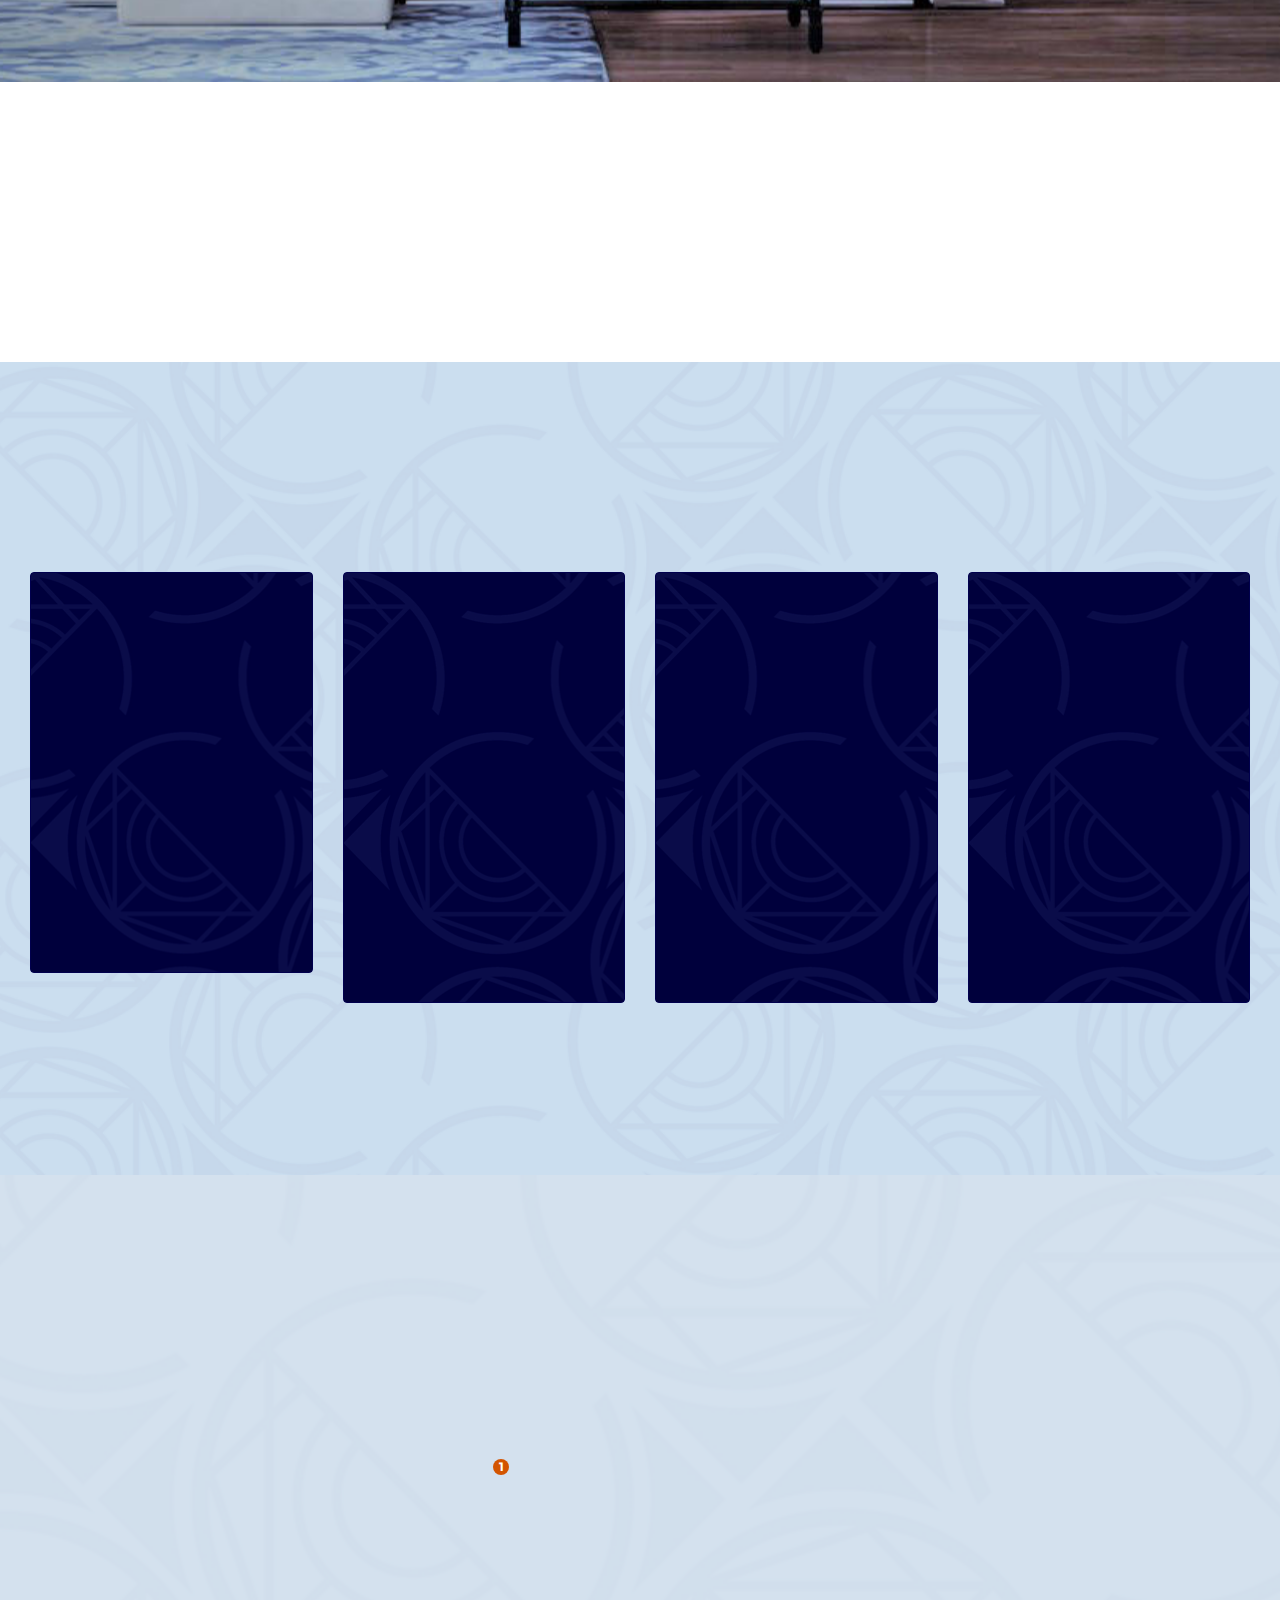
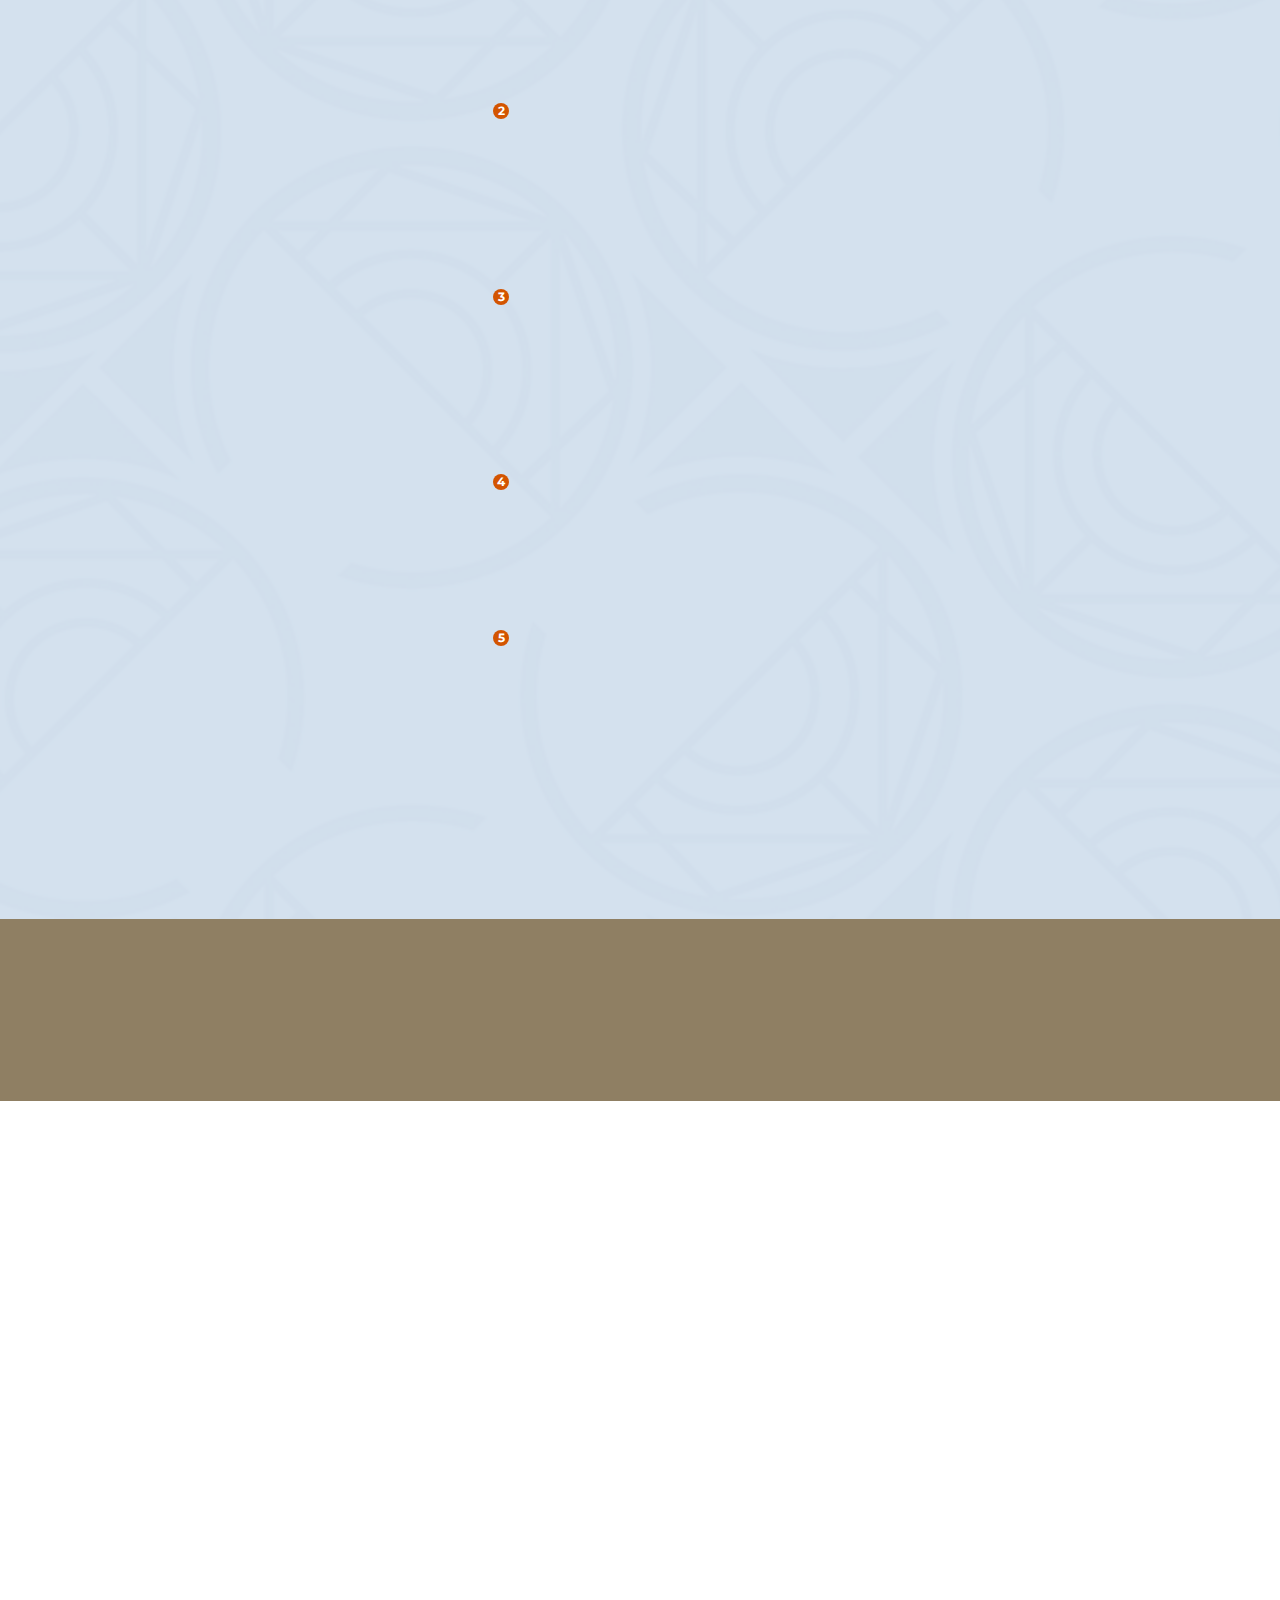
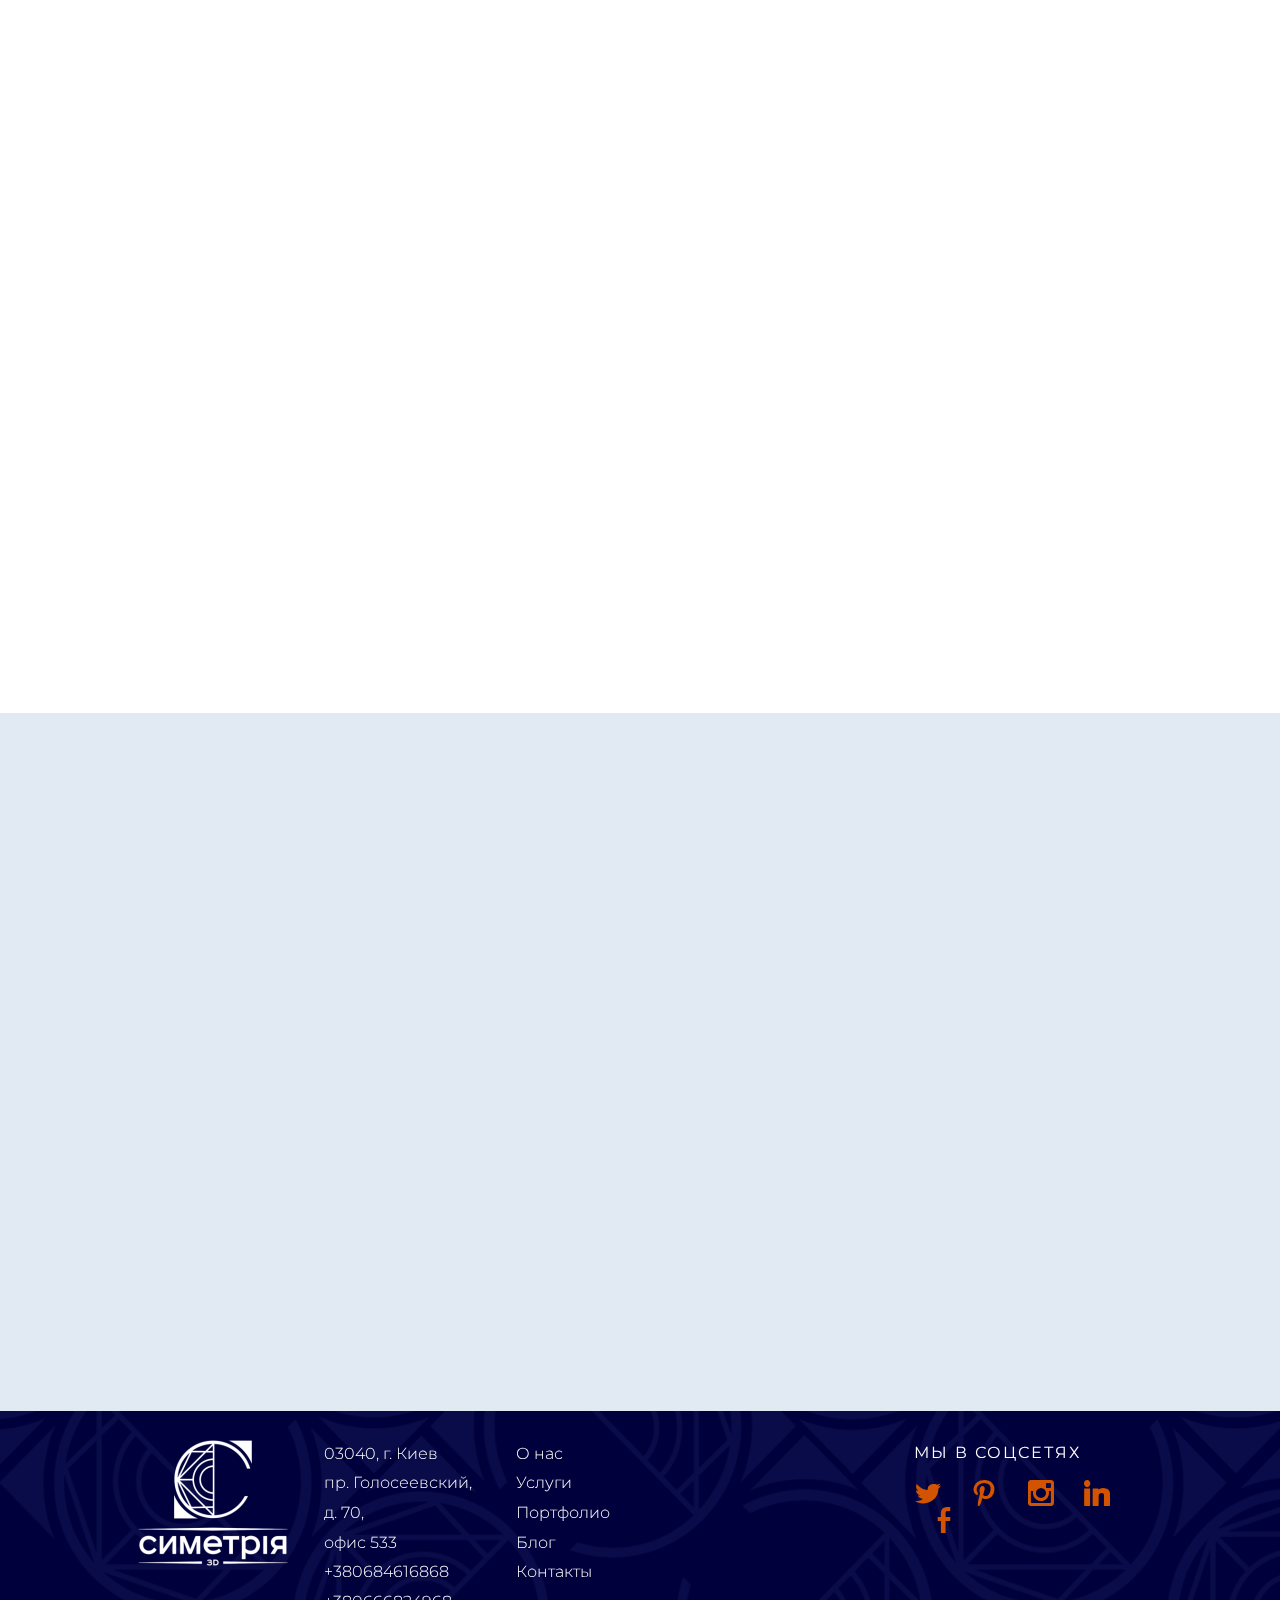
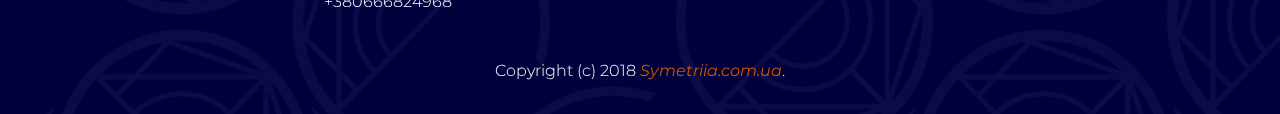
==== commit 288654ed: "create github pages" ====
--- a/index.html
+++ b/index.html
@@ -207,21 +207,24 @@
 
 </section></div>
 
-<div id="features2-22" custom-code="true" data-rv-view="5"><section class="mbr-section mbr-section-hero features4 mbr-parallax-background" data-rv-view="1935" style="background-image: url(assets/images/1-854240-999x570.jpg); padding-top: 160px; padding-bottom: 160px;">
+<div id="content5-29" custom-code="true" data-rv-view="2515"><section class="mbr-section content5 mbr-parallax-background" data-rv-view="2515" style="background-image: url(assets/images/1-854240-999x570.jpg); padding-top: 290px; padding-bottom: 290px;">
+
+    
+
+    <div class="container">
+        <h3 class="mbr-section-title display-2 mbr-editable-content">Основные направления</h3>     
+    </div>
+
+</section></div>
+
+<div id="features2-22" custom-code="true" data-rv-view="5"><section class="mbr-section mbr-section-hero features4" data-rv-view="1935" style="background-image: url(assets/images/pocked3.png); padding-top: 160px; padding-bottom: 160px;">
 
     <div class="mbr-overlay" style="opacity: 0.1; background-color: rgb(127, 199, 255);"></div>
 
     <div class="mbr-table-cell">
 
         <div class="container-fluid">
-            <div class="row">
-                <div class="col-xs-12 col-lg-8 col-lg-offset-2 text-xs-center">
-
-                    <h1 class="mbr-section-title display-1 mbr-editable-content">Основные направления</h1>
-
-                </div>
-            </div>
-
+           
             <div class="mbr-cards-row row">
                 <div class="mbr-cards-col col-xs-12 col-lg-3">
                     <div class="container">
--- a/assets/mobirise/css/mbr-additional.css
+++ b/assets/mobirise/css/mbr-additional.css
@@ -795,13 +795,19 @@
 #features7-20 .mbr-section-title {
   color: #000032;
 }
+#content5-29 .mbr-section-title {
+  font-weight: 300;
+  text-align: left;
+  font-size: 45px;
+  color: #000032;
+}
 #features2-22 {
   
 }
 #features2-22 .mbr-section-title {
-  font-weight: 600;
+  font-weight: 300;
   text-align: left;
-  font-size: 60px;
+  font-size: 45px;
   color: #000032;
 }
 #features2-22 .mbr-section-subtitle {
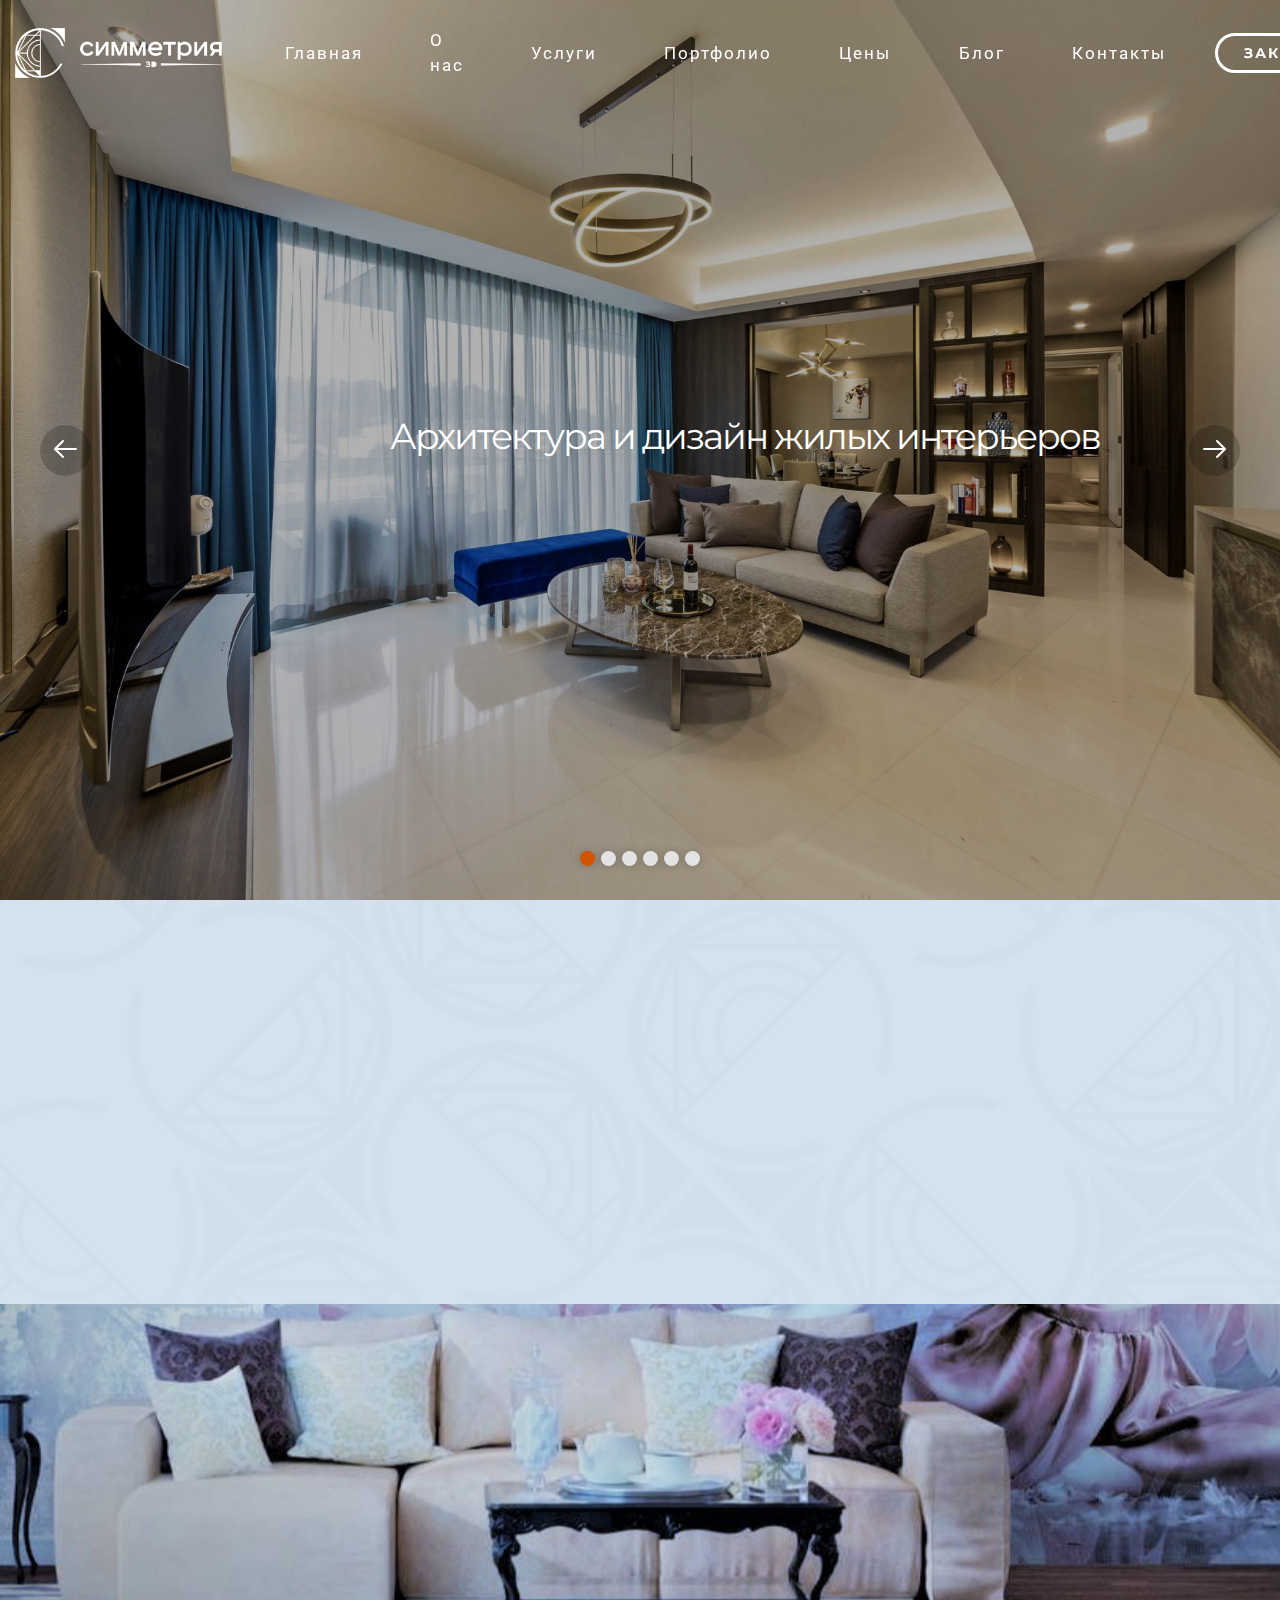
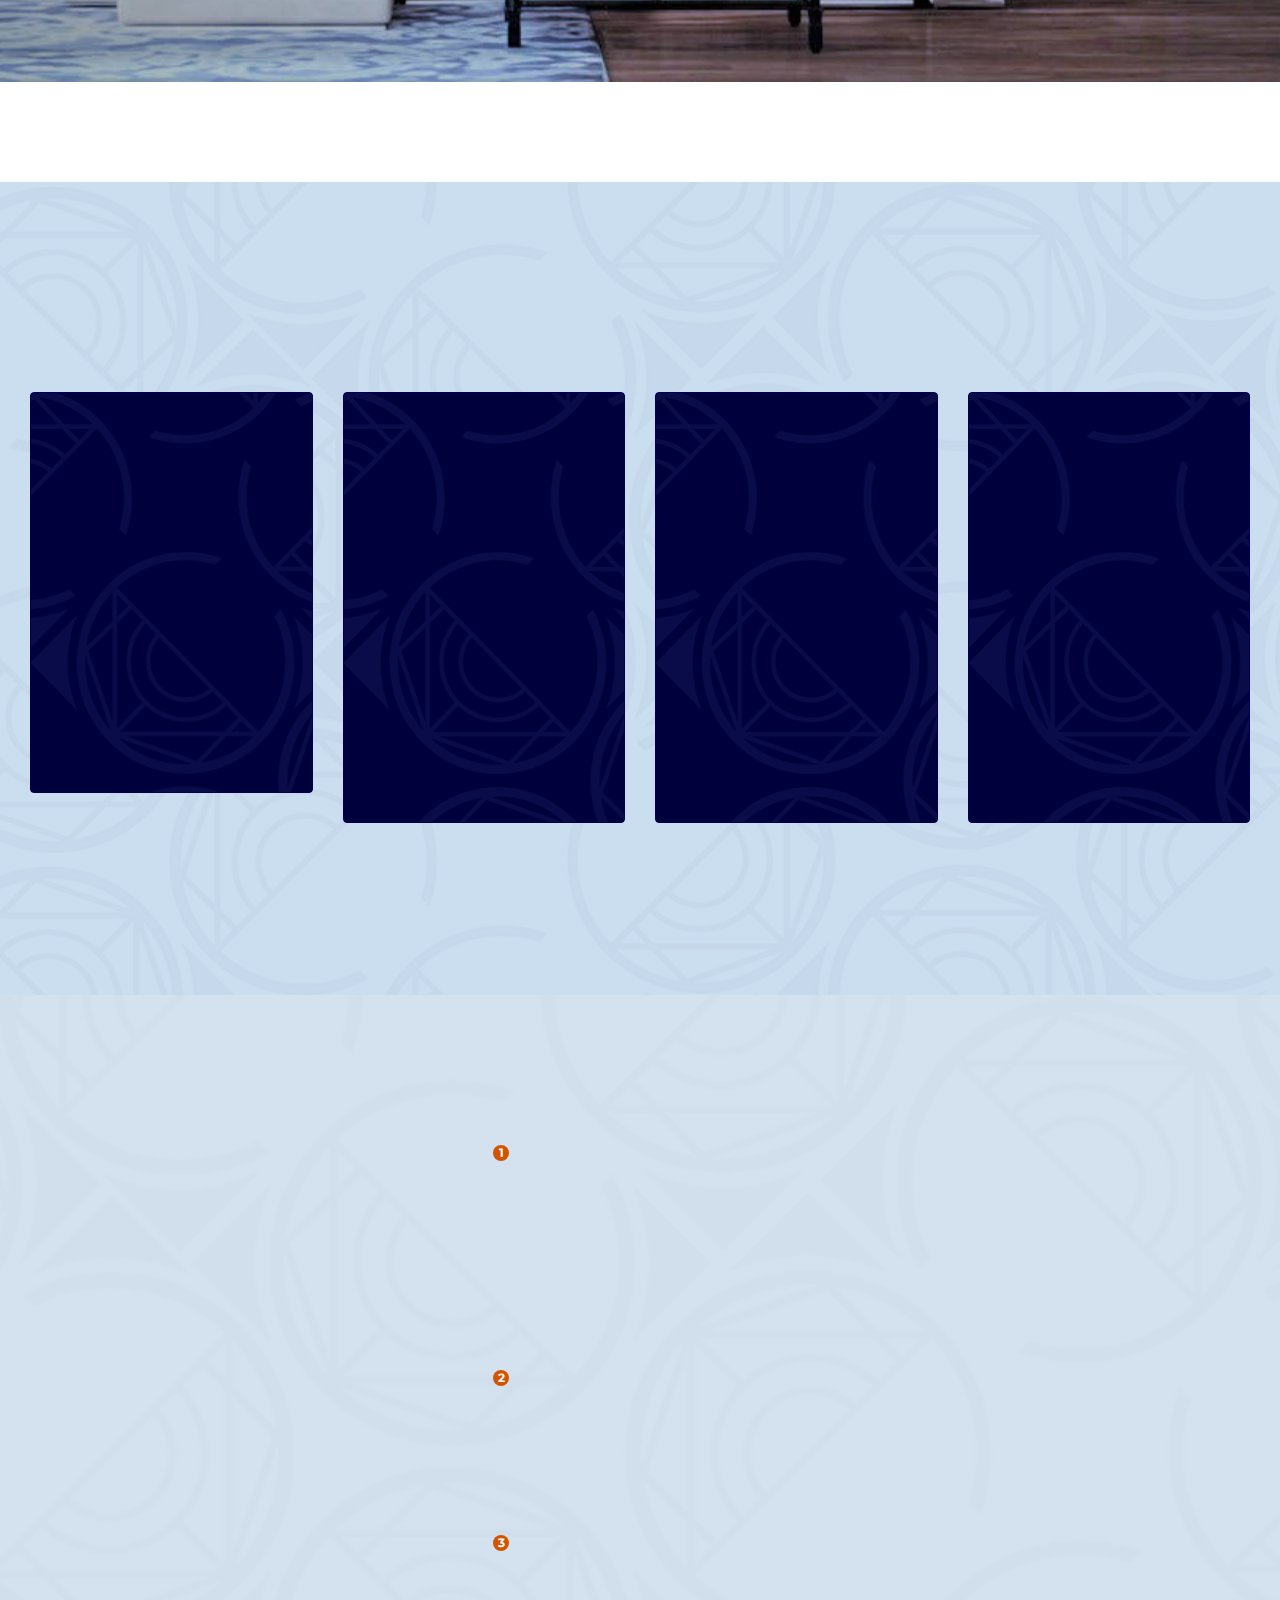
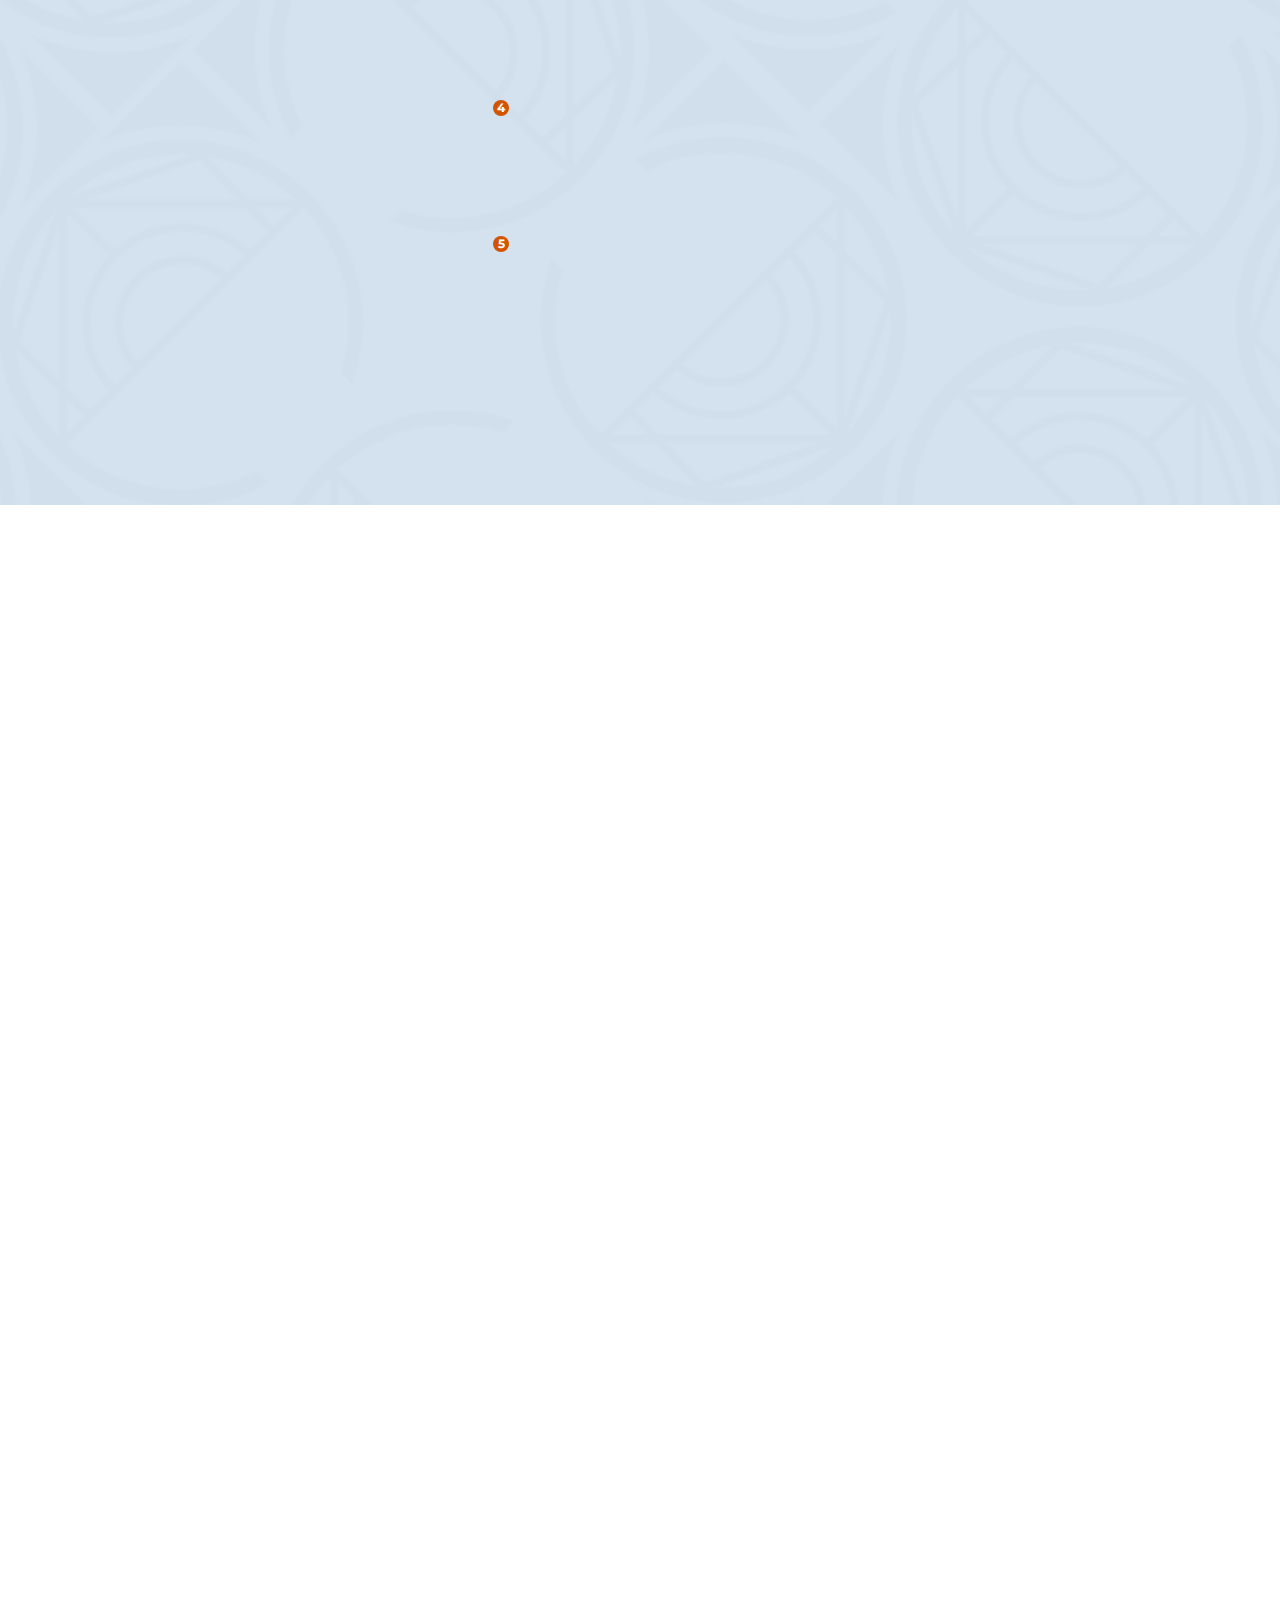
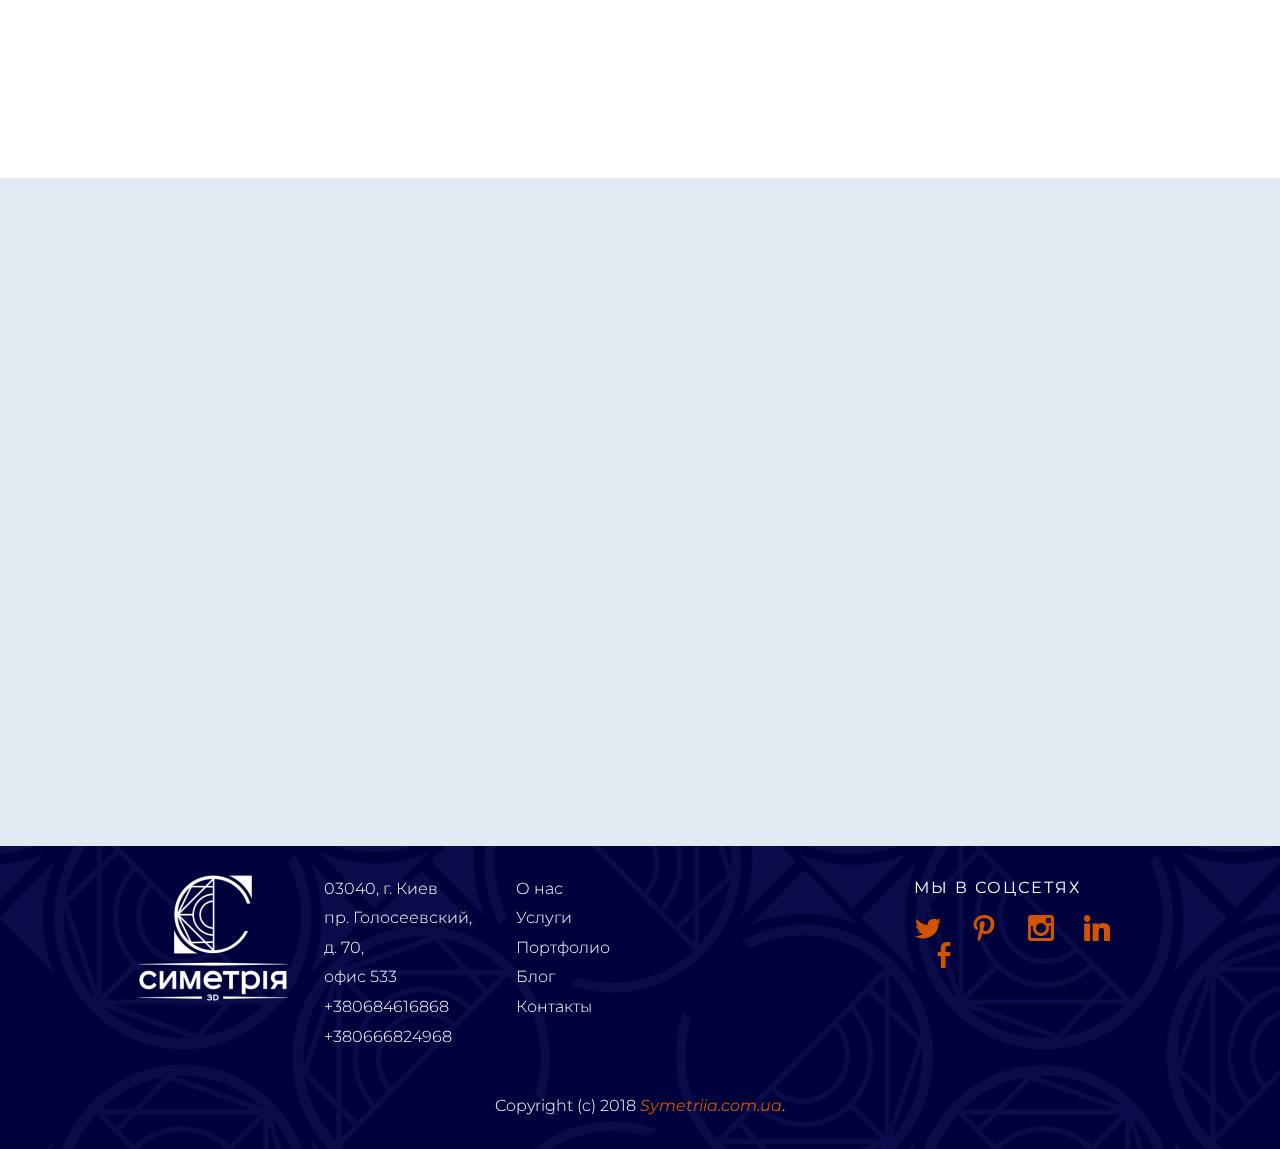
==== commit f367e918: "create github pages" ====
--- a/index.html
+++ b/index.html
@@ -29,7 +29,7 @@
   
 </head>
 <body>
-  <section class="menu1" id="menu-0" data-rv-view="0">
+  <section class="menu1" id="menu-0" data-rv-view="1675">
 
     <nav class="navbar navbar-dropdown transparent navbar-fixed-top bg-color">
         <div class="container-fluid">
@@ -62,7 +62,7 @@
 
 </section>
 
-<section class="mbr-slider mbr-section mbr-section__container carousel slide mbr-section-nopadding mbr-after-navbar" data-ride="carousel" data-keyboard="false" data-wrap="true" data-pause="false" data-interval="5000" id="slider-28" data-rv-view="64">
+<section class="mbr-slider mbr-section mbr-section__container carousel slide mbr-section-nopadding mbr-after-navbar" data-ride="carousel" data-keyboard="false" data-wrap="true" data-pause="false" data-interval="5000" id="slider-28" data-rv-view="1677">
     <div>
         <div>
             <div>
@@ -170,7 +170,7 @@
     </div>
 </section>
 
-<div id="features7-20" custom-code="true" data-rv-view="2"><section class="mbr-cards mbr-section features7" data-rv-view="2" style="background-color: rgb(212, 225, 238); padding-top: 80px; padding-bottom: 80px; background-image: url('assets/images/pocked3.png');">
+<div id="features7-20" custom-code="true" data-rv-view="1698"><section class="mbr-cards mbr-section features7" data-rv-view="2" style="background-color: rgb(212, 225, 238); padding-top: 80px; padding-bottom: 80px; background-image: url('assets/images/pocked3.png');">
 <div class="mbr-overlay" style="opacity: 0.5; background-color: rgb(212, 225, 238);"></div>
     
 
@@ -207,7 +207,7 @@
 
 </section></div>
 
-<div id="content5-29" custom-code="true" data-rv-view="2515"><section class="mbr-section content5 mbr-parallax-background" data-rv-view="2515" style="background-image: url(assets/images/1-854240-999x570.jpg); padding-top: 290px; padding-bottom: 290px;">
+<div id="content5-29" custom-code="true" data-rv-view="1699"><section class="mbr-section content5 mbr-parallax-background" data-rv-view="2515" style="background-image: url(assets/images/1-854240-999x570.jpg); padding-top: 200px; padding-bottom: 200px;">
 
     
 
@@ -217,7 +217,7 @@
 
 </section></div>
 
-<div id="features2-22" custom-code="true" data-rv-view="5"><section class="mbr-section mbr-section-hero features4" data-rv-view="1935" style="background-image: url(assets/images/pocked3.png); padding-top: 160px; padding-bottom: 160px;">
+<div id="features2-22" custom-code="true" data-rv-view="1700"><section class="mbr-section mbr-section-hero features4" data-rv-view="1935" style="background-image: url(assets/images/pocked3.png); padding-top: 160px; padding-bottom: 160px;">
 
     <div class="mbr-overlay" style="opacity: 0.1; background-color: rgb(127, 199, 255);"></div>
 
@@ -295,7 +295,7 @@
 
 </section></div>
 
-<div id="features7-27" custom-code="true" data-rv-view="6"><section class="mbr-cards mbr-section features7" data-rv-view="4108" style="background-color: #d4e1ee; padding-top: 80px; padding-bottom: 80px; background-image: url('assets/images/pocked3.png');">
+<div id="features7-27" custom-code="true" data-rv-view="1701"><section class="mbr-cards mbr-section features7" data-rv-view="4108" style="background-color: #d4e1ee; padding-top: 80px; padding-bottom: 80px; background-image: url('assets/images/pocked3.png');">
 
     <div class="mbr-overlay" style="opacity: 0.6; background-color: rgb(212, 225, 238);"></div>
 
@@ -368,20 +368,15 @@
 
 </section></div>
 
-<section class="mbr-section content3 mbr-section__container" id="content3-1p" data-rv-view="7" style="background-color: rgb(143, 127, 99); padding-top: 40px; padding-bottom: 20px;">
+<div id="gallery3-4" custom-code="true" data-rv-view="1702"><section class="mbr-gallery mbr-section mbr-section-nopadding mbr-slider-carousel" data-filter="false" data-rv-view="29" style="background-color: rgb(143, 127, 99); padding-top: 3rem; padding-bottom: 3rem;">
+    <!-- Filter -->
     <div class="container">
         <div class="row">
             <div class="col-xs-12">
-                <h3 class="mbr-section-title display-4">Свежие проекты</h3>
-                
-            </div>
-        </div>
-    </div>
-</section>
-
-<section class="mbr-gallery mbr-section mbr-section-nopadding mbr-slider-carousel" data-filter="false" id="gallery3-4" data-rv-view="9" style="background-color: rgb(143, 127, 99); padding-top: 0rem; padding-bottom: 3rem;">
-    <!-- Filter -->
-    
+                <h3 class="mbr-section-title display-4 mbr-editable-content">Свежие проекты</h3>             
+            </div>
+        </div>
+    </div>
 
     <!-- Gallery -->
     <div class="mbr-gallery-row">
@@ -398,7 +393,7 @@
                             <span class="icon-magnifying-glass"></span>
                         </div>
 
-                        <span class="mbr-gallery-title display-6">Type caption here</span>
+                        <span class="mbr-gallery-title display-6 mbr-editable-content">Type caption here</span>
                     </div><div class="mbr-gallery-item mbr-gallery-item__mobirise3 mbr-gallery-item--p2" data-video-url="false" data-tags="Responsive">
                         <div href="#lb-gallery3-4" data-slide-to="1" data-toggle="modal">
                             
@@ -409,7 +404,7 @@
                             <span class="icon-magnifying-glass"></span>
                         </div>
 
-                        <span class="mbr-gallery-title display-6">Type caption here</span>
+                        <span class="mbr-gallery-title display-6 mbr-editable-content">Type caption here</span>
                     </div><div class="mbr-gallery-item mbr-gallery-item__mobirise3 mbr-gallery-item--p2" data-video-url="false" data-tags="Creative">
                         <div href="#lb-gallery3-4" data-slide-to="2" data-toggle="modal">
                             
@@ -420,7 +415,7 @@
                             <span class="icon-magnifying-glass"></span>
                         </div>
 
-                        <span class="mbr-gallery-title display-6">Type caption here</span>
+                        <span class="mbr-gallery-title display-6 mbr-editable-content">Type caption here</span>
                     </div><div class="mbr-gallery-item mbr-gallery-item__mobirise3 mbr-gallery-item--p2" data-video-url="false" data-tags="Animated">
                         <div href="#lb-gallery3-4" data-slide-to="3" data-toggle="modal">
                             
@@ -431,7 +426,7 @@
                             <span class="icon-magnifying-glass"></span>
                         </div>
 
-                        <span class="mbr-gallery-title display-6">Type caption here</span>
+                        <span class="mbr-gallery-title display-6 mbr-editable-content">Type caption here</span>
                     </div><div class="mbr-gallery-item mbr-gallery-item__mobirise3 mbr-gallery-item--p2" data-video-url="false" data-tags="Awesome">
                         <div href="#lb-gallery3-4" data-slide-to="4" data-toggle="modal">
                             
@@ -442,7 +437,7 @@
                             <span class="icon-magnifying-glass"></span>
                         </div>
 
-                        <span class="mbr-gallery-title display-6">Type caption here</span>
+                        <span class="mbr-gallery-title display-6 mbr-editable-content">Type caption here</span>
                     </div><div class="mbr-gallery-item mbr-gallery-item__mobirise3 mbr-gallery-item--p2" data-video-url="false" data-tags="Beautiful">
                         <div href="#lb-gallery3-4" data-slide-to="5" data-toggle="modal">
                             
@@ -453,7 +448,7 @@
                             <span class="icon-magnifying-glass"></span>
                         </div>
 
-                        <span class="mbr-gallery-title display-6">Type caption here</span>
+                        <span class="mbr-gallery-title display-6 mbr-editable-content">Type caption here</span>
                     </div><div class="mbr-gallery-item mbr-gallery-item__mobirise3 mbr-gallery-item--p2" data-video-url="false" data-tags="Responsive">
                         <div href="#lb-gallery3-4" data-slide-to="6" data-toggle="modal">
                             
@@ -464,7 +459,7 @@
                             <span class="icon-magnifying-glass"></span>
                         </div>
 
-                        <span class="mbr-gallery-title display-6">Type caption here</span>
+                        <span class="mbr-gallery-title display-6 mbr-editable-content">Type caption here</span>
                     </div><div class="mbr-gallery-item mbr-gallery-item__mobirise3 mbr-gallery-item--p2" data-video-url="false" data-tags="Animated">
                         <div href="#lb-gallery3-4" data-slide-to="7" data-toggle="modal">
                             
@@ -475,7 +470,7 @@
                             <span class="icon-magnifying-glass"></span>
                         </div>
 
-                        <span class="mbr-gallery-title display-6">Type caption here</span>
+                        <span class="mbr-gallery-title display-6 mbr-editable-content">Type caption here</span>
                     </div>
                 </div>
             </div>
@@ -521,9 +516,9 @@
             </div>
         </div>
     </div>
-</section>
-
-<section class="mbr-slider mbr-section mbr-section-nopadding carousel slide testimonials1 extTestimonials3 extTestimonials1" data-ride="carousel" data-keyboard="false" data-wrap="true" data-interval="5000" data-pause="false" id="testimonials1-6" data-rv-view="44" style="background-color: rgb(44, 62, 80); padding-top: 80px; padding-bottom: 40px;">
+</section></div>
+
+<section class="mbr-slider mbr-section mbr-section-nopadding carousel slide testimonials1 extTestimonials3 extTestimonials1" data-ride="carousel" data-keyboard="false" data-wrap="true" data-interval="5000" data-pause="false" id="testimonials1-6" data-rv-view="1703" style="background-color: rgb(44, 62, 80); padding-top: 40px; padding-bottom: 40px;">
 
     
 
@@ -616,7 +611,7 @@
 
 </section>
 
-<div id="features1-e" custom-code="true" data-rv-view="60"><section class="mbr-section mbr-section-hero features1 features4 mbr-parallax-background" data-rv-view="60" style="background-image: url(assets/images/mbr-5-1920x1280.jpg); padding-top: 80px; padding-bottom: 80px;">
+<div id="features1-e" custom-code="true" data-rv-view="1719"><section class="mbr-section mbr-section-hero features1 features4 mbr-parallax-background" data-rv-view="60" style="background-image: url(assets/images/mbr-5-1920x1280.jpg); padding-top: 80px; padding-bottom: 80px;">
 
     <div class="mbr-overlay" style="opacity: 0.7; background-color: rgb(212, 225, 238);"></div>
 
@@ -626,7 +621,7 @@
             <div class="row">
                 <div class="col-xs-12 col-lg-8 col-lg-offset-2 text-xs-center">
 
-                    <h4 class="mbr-section-title display-1 mbr-editable-content">Статьи</h4>
+                    <h4 class="mbr-section-title display-1 mbr-editable-content" style="text-align: left;">Статьи</h4>
 
                 </div>
             </div>
@@ -697,7 +692,7 @@
 
 </section></div>
 
-<div id="footer1-a" custom-code="true" data-rv-view="63"><footer class="mbr-small-footer mbr-section mbr-section-nopadding footer1" data-rv-view="616" style="background-image: url('assets/images/pocked2.png'); padding-top: 1.75rem; padding-bottom: 1.75rem;">
+<div id="footer1-a" custom-code="true" data-rv-view="1720"><footer class="mbr-small-footer mbr-section mbr-section-nopadding footer1" data-rv-view="616" style="background-image: url('assets/images/pocked2.png'); padding-top: 1.75rem; padding-bottom: 1.75rem;">
     
     <div class="container-fluid">
     	<div class="row">
--- a/assets/mobirise/css/mbr-additional.css
+++ b/assets/mobirise/css/mbr-additional.css
@@ -783,6 +783,9 @@
 #menu-0 .dropdown-item[aria-expanded="true"] {
   color: #d35400!important;
 }
+#slider-28 .mbr-section-title {
+  font-size: 36px;
+}
 #features7-20 .lead {
   color: #9fa3a7;
 }
@@ -800,6 +803,7 @@
   text-align: left;
   font-size: 45px;
   color: #000032;
+  text-transform: none;
 }
 #features2-22 {
   
@@ -828,42 +832,39 @@
   color: #9fa3a7;
 }
 #features7-27 .mbr-section-subtitle {
-  text-transform: uppercase;
   color: #000032;
+  margin-bottom: 10px;
 }
 #features7-27 .mbr-section-title {
   color: #000032;
-  font-size: 72px;
+  font-size: 45px;
   font-weight: 300;
 }
 #features7-27 .mbr-section-title-2 {
   color: #000032;
-  font-size: 60px;
-  font-weight: 300;
+  font-size: 32px;
+  font-weight: 400;
 }
 #features7-27 .mbr-section-text {
   color: #000032;
 }
-#content3-1p .mbr-section-title,
-#content3-1p .mbr-section-subtitle {
-  text-align: center;
-}
-#content3-1p H3 {
-  font-size: 80px;
+#features7-27 .features7 .display-5 {
+  margin-top: 0;
 }
 #testimonials1-6 .card-block p {
   font-size: 15px;
 }
 #testimonials1-6 .mbr-section-title {
   color: #95a5a6;
-  font-size: 72px;
+  font-size: 46px;
+  text-align: left;
 }
 #testimonials1-6 .card-footer > div {
   color: #95a5a6;
 }
 #features1-e .mbr-section-title {
   font-weight: 300;
-  font-size: 72px;
+  font-size: 45px;
   color: #000032;
 }
 #features1-e .mbr-section-subtitle {
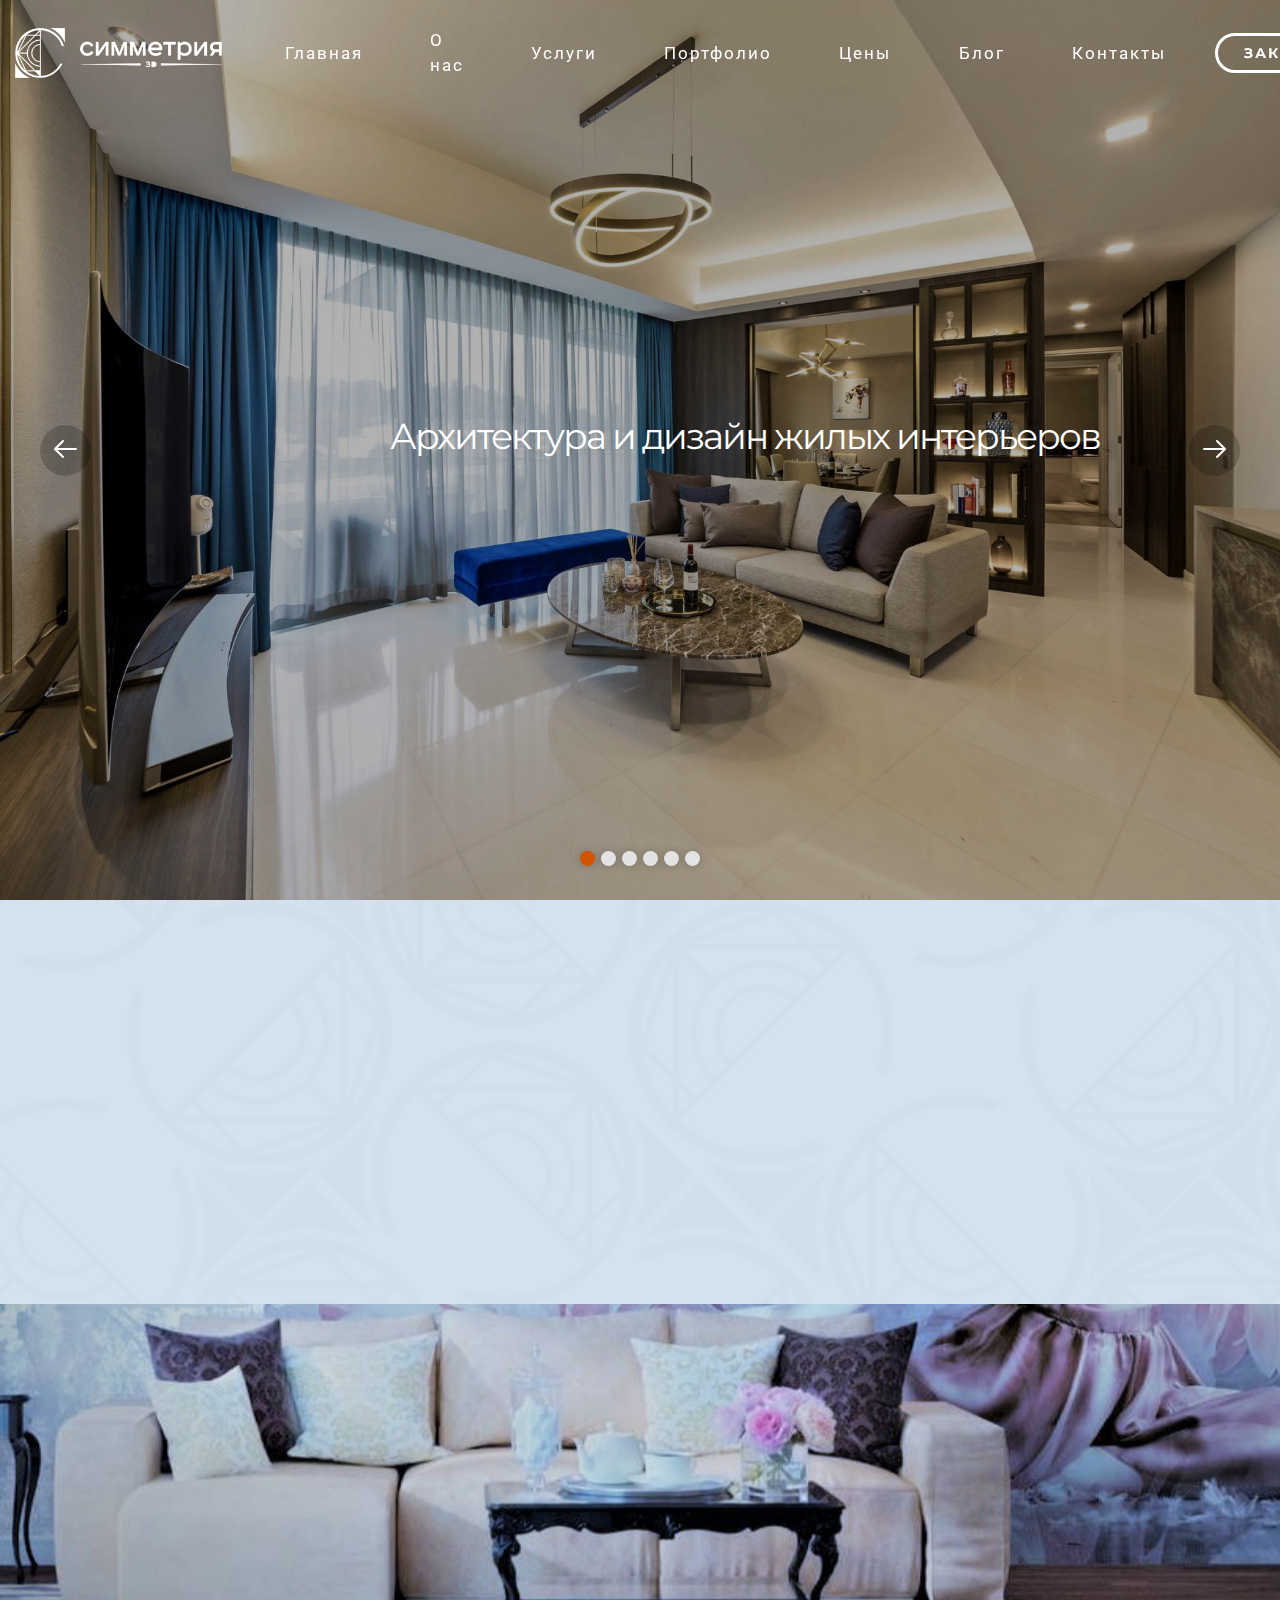
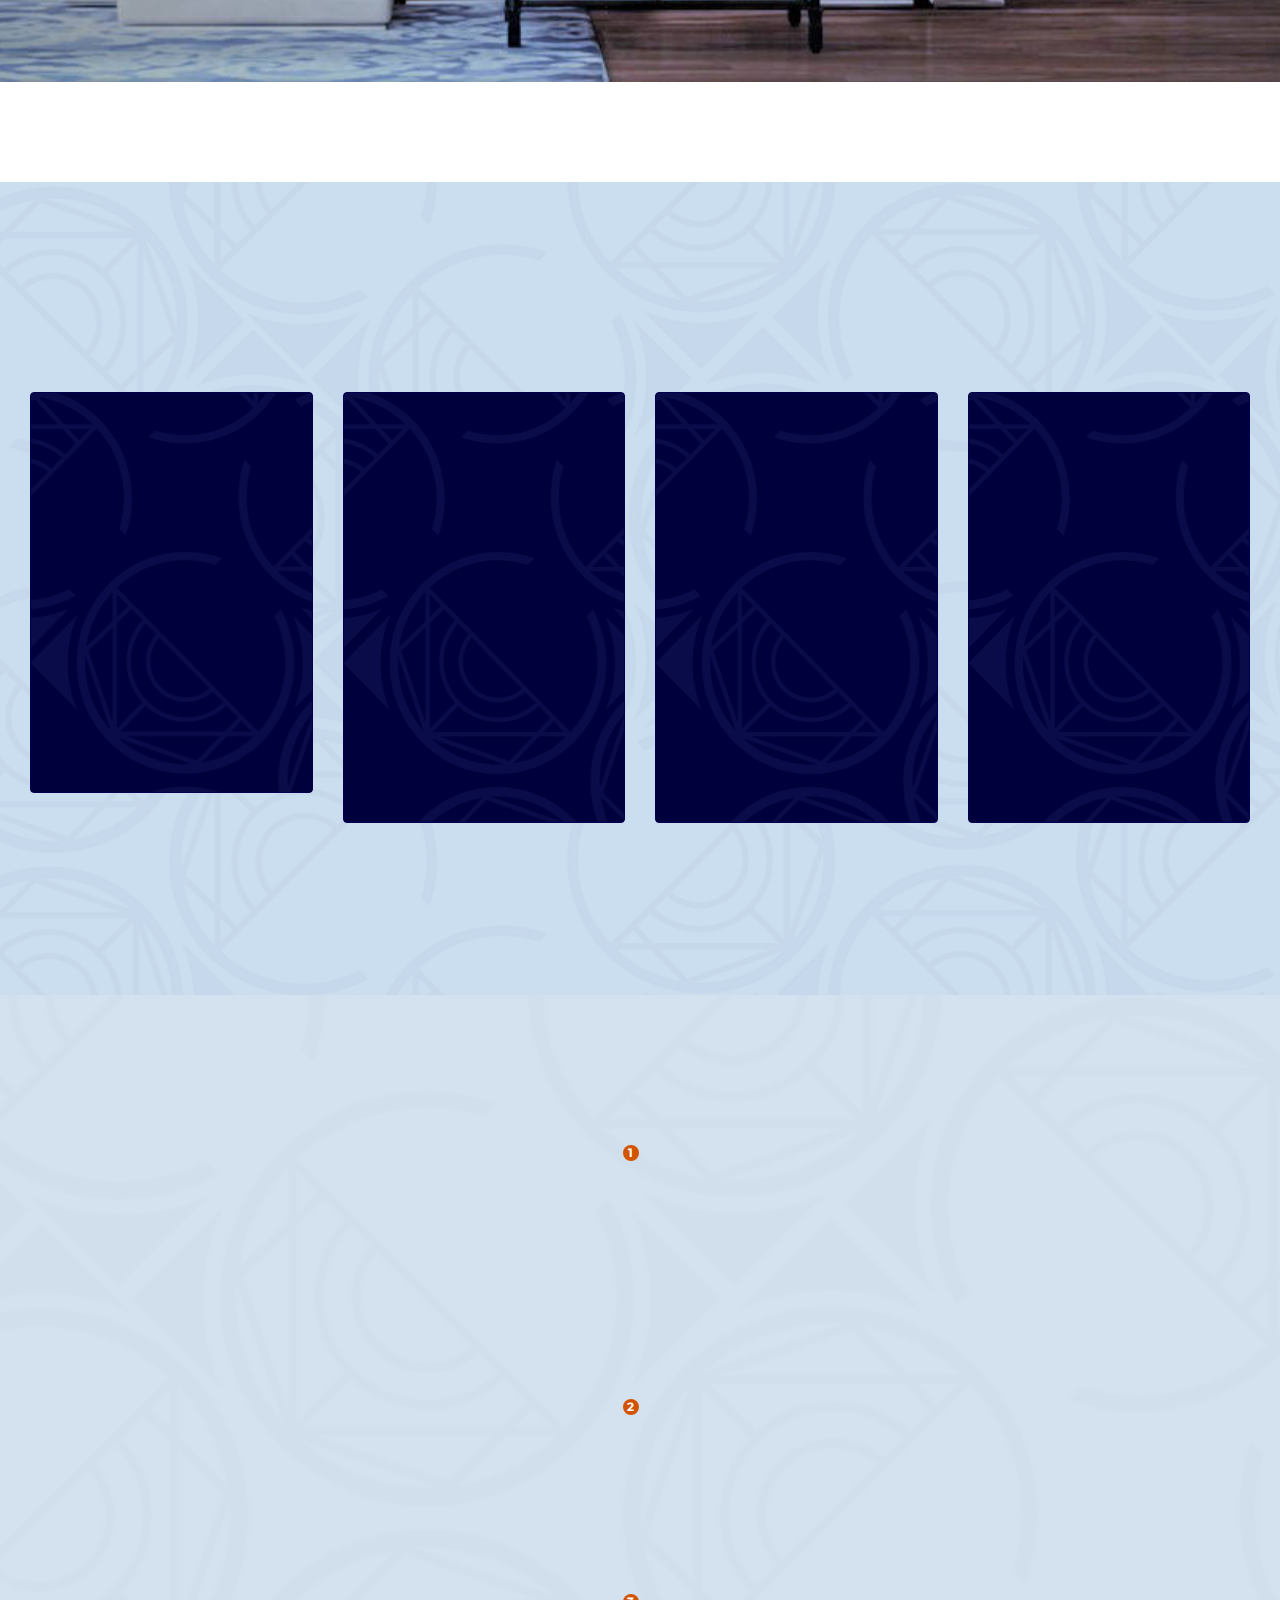
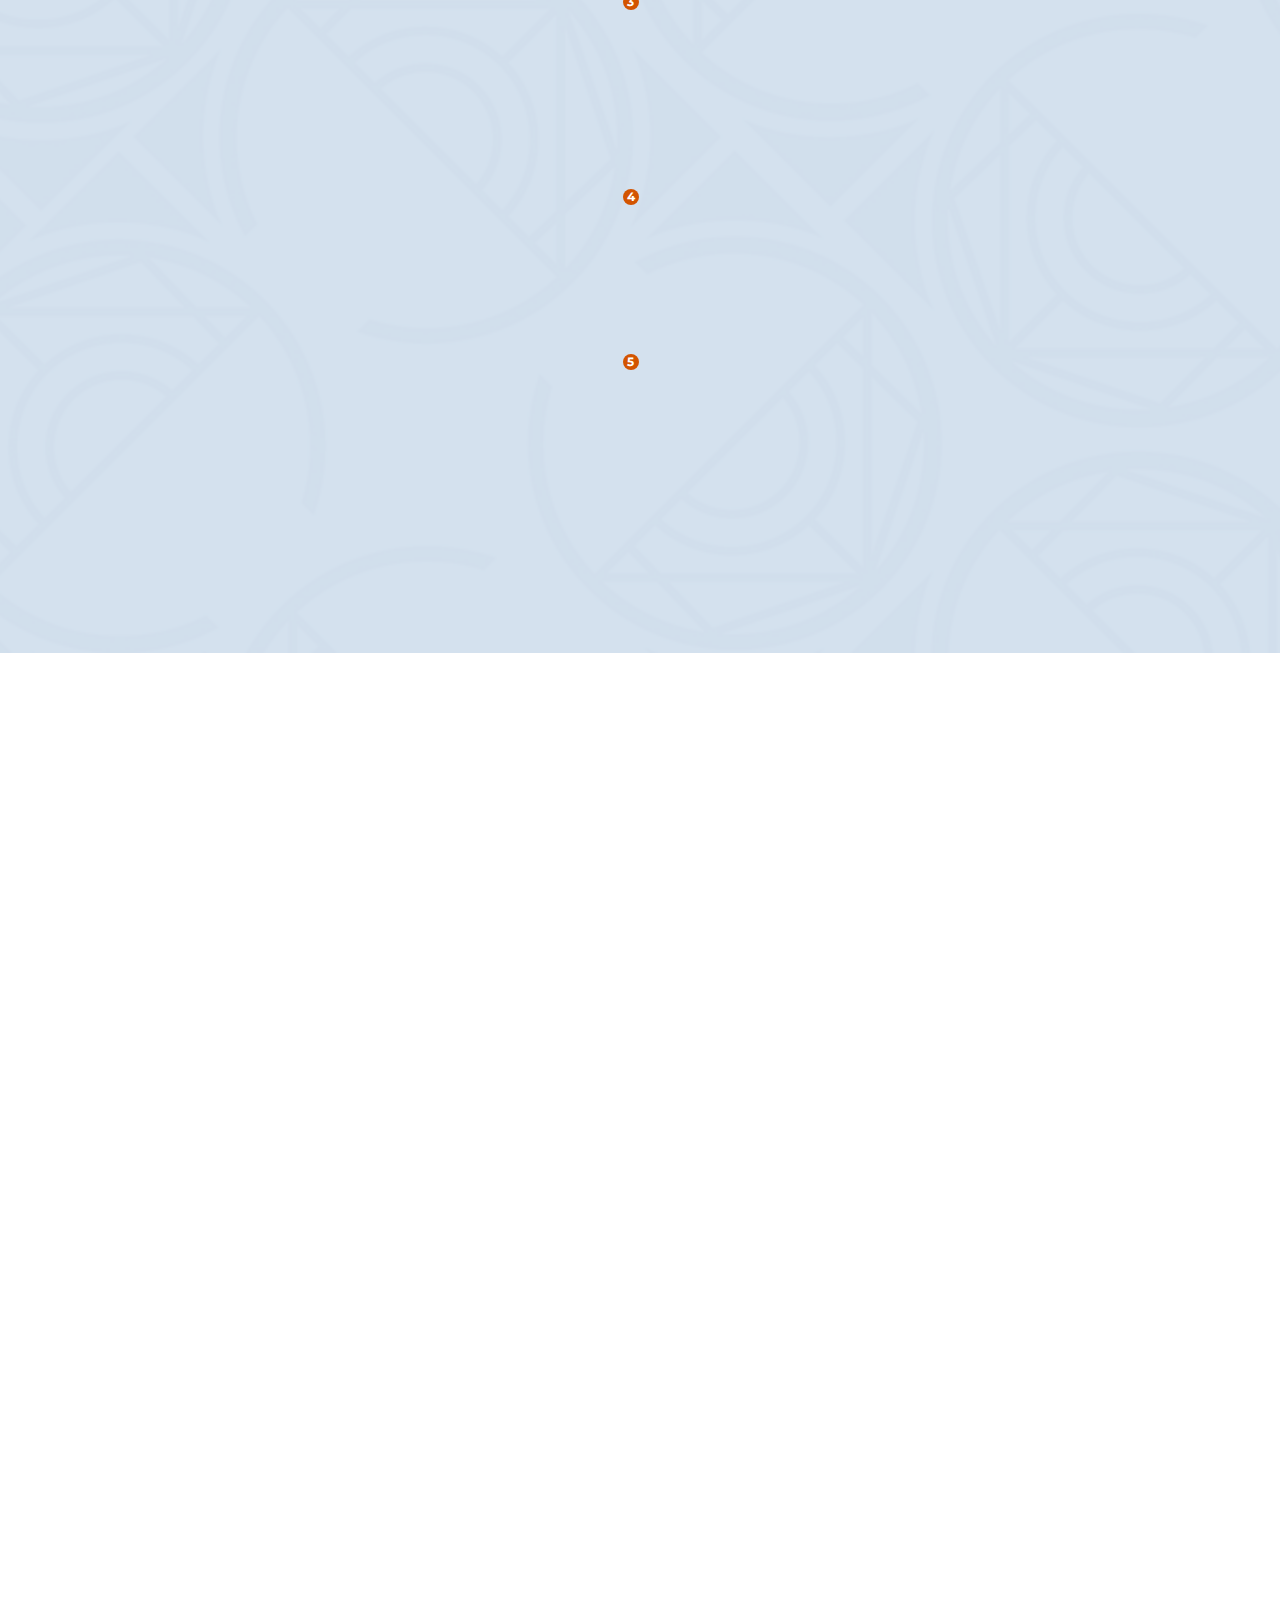
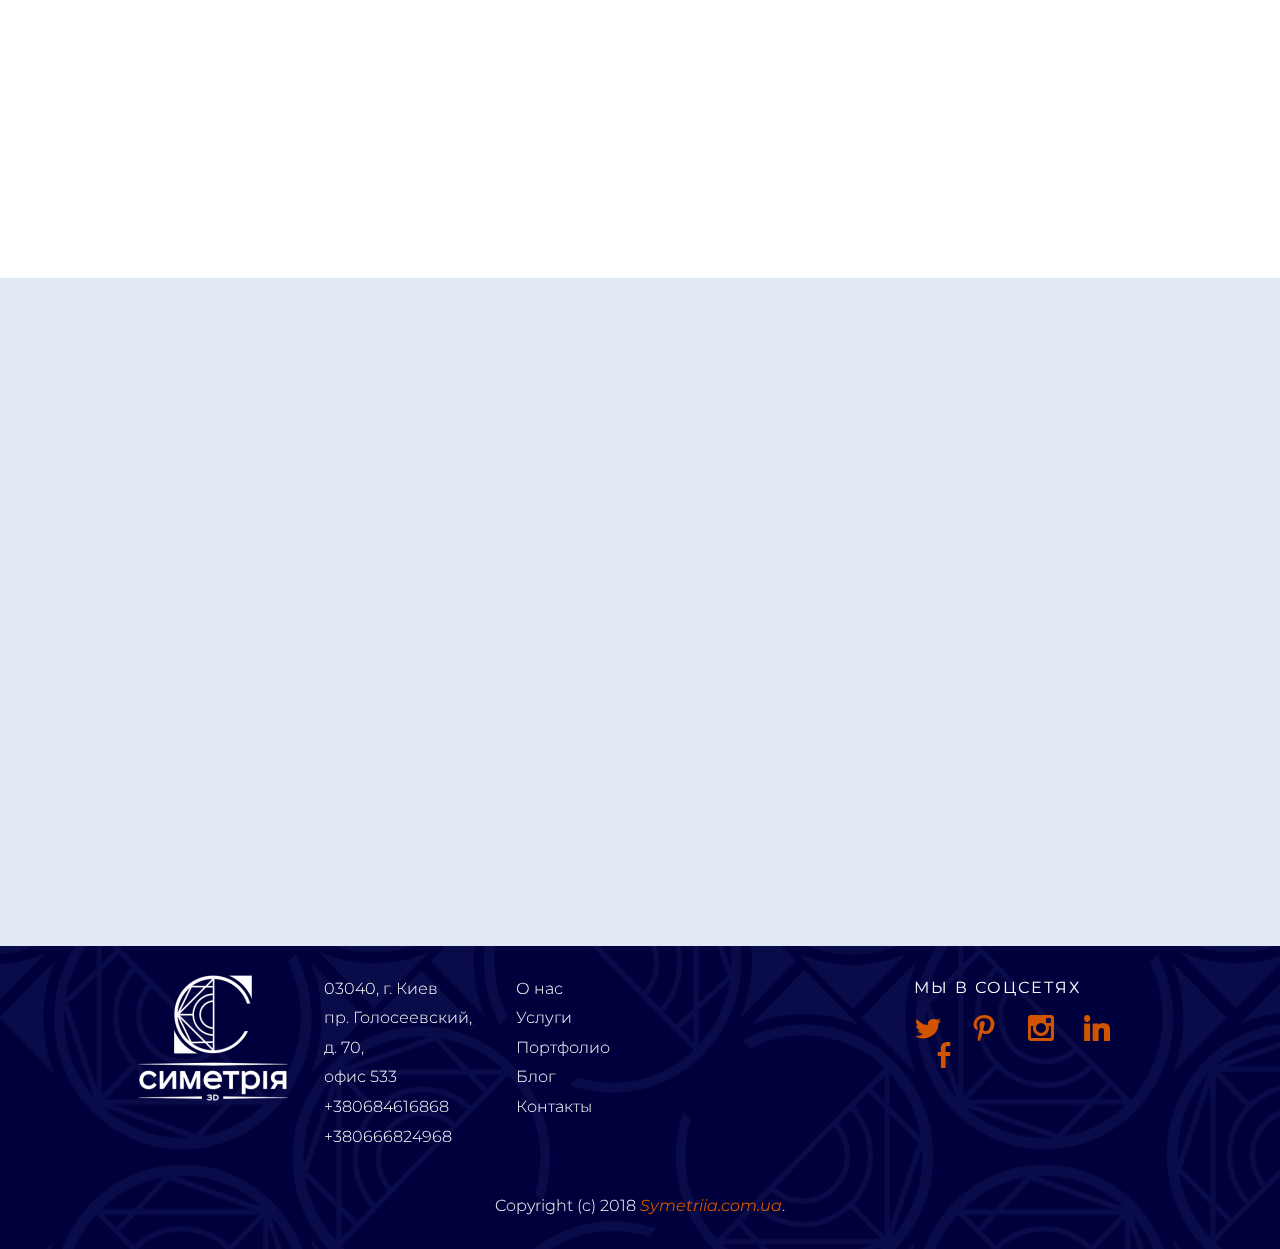
==== commit ea692720: "create github pages" ====
--- a/index.html
+++ b/index.html
@@ -29,7 +29,7 @@
   
 </head>
 <body>
-  <section class="menu1" id="menu-0" data-rv-view="1675">
+  <section class="menu1" id="menu-0" data-rv-view="2845">
 
     <nav class="navbar navbar-dropdown transparent navbar-fixed-top bg-color">
         <div class="container-fluid">
@@ -62,7 +62,7 @@
 
 </section>
 
-<section class="mbr-slider mbr-section mbr-section__container carousel slide mbr-section-nopadding mbr-after-navbar" data-ride="carousel" data-keyboard="false" data-wrap="true" data-pause="false" data-interval="5000" id="slider-28" data-rv-view="1677">
+<section class="mbr-slider mbr-section mbr-section__container carousel slide mbr-section-nopadding mbr-after-navbar" data-ride="carousel" data-keyboard="false" data-wrap="true" data-pause="false" data-interval="5000" id="slider-28" data-rv-view="2847">
     <div>
         <div>
             <div>
@@ -170,7 +170,7 @@
     </div>
 </section>
 
-<div id="features7-20" custom-code="true" data-rv-view="1698"><section class="mbr-cards mbr-section features7" data-rv-view="2" style="background-color: rgb(212, 225, 238); padding-top: 80px; padding-bottom: 80px; background-image: url('assets/images/pocked3.png');">
+<div id="features7-20" custom-code="true" data-rv-view="2868"><section class="mbr-cards mbr-section features7" data-rv-view="2" style="background-color: rgb(212, 225, 238); padding-top: 80px; padding-bottom: 80px; background-image: url('assets/images/pocked3.png');">
 <div class="mbr-overlay" style="opacity: 0.5; background-color: rgb(212, 225, 238);"></div>
     
 
@@ -207,7 +207,7 @@
 
 </section></div>
 
-<div id="content5-29" custom-code="true" data-rv-view="1699"><section class="mbr-section content5 mbr-parallax-background" data-rv-view="2515" style="background-image: url(assets/images/1-854240-999x570.jpg); padding-top: 200px; padding-bottom: 200px;">
+<div id="content5-29" custom-code="true" data-rv-view="2869"><section class="mbr-section content5 mbr-parallax-background" data-rv-view="2515" style="background-image: url(assets/images/1-854240-999x570.jpg); padding-top: 200px; padding-bottom: 200px;">
 
     
 
@@ -217,7 +217,7 @@
 
 </section></div>
 
-<div id="features2-22" custom-code="true" data-rv-view="1700"><section class="mbr-section mbr-section-hero features4" data-rv-view="1935" style="background-image: url(assets/images/pocked3.png); padding-top: 160px; padding-bottom: 160px;">
+<div id="features2-22" custom-code="true" data-rv-view="2870"><section class="mbr-section mbr-section-hero features4" data-rv-view="1935" style="background-image: url(assets/images/pocked3.png); padding-top: 160px; padding-bottom: 160px;">
 
     <div class="mbr-overlay" style="opacity: 0.1; background-color: rgb(127, 199, 255);"></div>
 
@@ -295,7 +295,7 @@
 
 </section></div>
 
-<div id="features7-27" custom-code="true" data-rv-view="1701"><section class="mbr-cards mbr-section features7" data-rv-view="4108" style="background-color: #d4e1ee; padding-top: 80px; padding-bottom: 80px; background-image: url('assets/images/pocked3.png');">
+<div id="features7-27" custom-code="true" data-rv-view="2871"><section class="mbr-cards mbr-section features7" data-rv-view="4108" style="background-color: #d4e1ee; padding-top: 80px; padding-bottom: 80px; background-image: url('assets/images/pocked3.png');">
 
     <div class="mbr-overlay" style="opacity: 0.6; background-color: rgb(212, 225, 238);"></div>
 
@@ -306,7 +306,7 @@
 
             <div class="col-lg-10 col-lg-offset-1 col-xs-12">            
                 
-                <div class="col-lg-6 col-xs-12 table-cell-lg" style="width: 30%;">
+                <div class="col-lg-6 col-xs-12 table-cell-lg">
                     <h4 class="mbr-section-title display-5 mbr-editable-content">Делая выбор</h4>
                 </div>
 
@@ -368,7 +368,7 @@
 
 </section></div>
 
-<div id="gallery3-4" custom-code="true" data-rv-view="1702"><section class="mbr-gallery mbr-section mbr-section-nopadding mbr-slider-carousel" data-filter="false" data-rv-view="29" style="background-color: rgb(143, 127, 99); padding-top: 3rem; padding-bottom: 3rem;">
+<div id="gallery3-4" custom-code="true" data-rv-view="2872"><section class="mbr-gallery mbr-section mbr-section-nopadding mbr-slider-carousel" data-filter="false" data-rv-view="29" style="background-color: rgb(143, 127, 99); padding-top: 0rem; padding-bottom: 3rem;">
     <!-- Filter -->
     <div class="container">
         <div class="row">
@@ -518,7 +518,7 @@
     </div>
 </section></div>
 
-<section class="mbr-slider mbr-section mbr-section-nopadding carousel slide testimonials1 extTestimonials3 extTestimonials1" data-ride="carousel" data-keyboard="false" data-wrap="true" data-interval="5000" data-pause="false" id="testimonials1-6" data-rv-view="1703" style="background-color: rgb(44, 62, 80); padding-top: 40px; padding-bottom: 40px;">
+<section class="mbr-slider mbr-section mbr-section-nopadding carousel slide testimonials1 extTestimonials3 extTestimonials1" data-ride="carousel" data-keyboard="false" data-wrap="true" data-interval="5000" data-pause="false" id="testimonials1-6" data-rv-view="2873" style="background-color: rgb(44, 62, 80); padding-top: 40px; padding-bottom: 40px;">
 
     
 
@@ -611,7 +611,7 @@
 
 </section>
 
-<div id="features1-e" custom-code="true" data-rv-view="1719"><section class="mbr-section mbr-section-hero features1 features4 mbr-parallax-background" data-rv-view="60" style="background-image: url(assets/images/mbr-5-1920x1280.jpg); padding-top: 80px; padding-bottom: 80px;">
+<div id="features1-e" custom-code="true" data-rv-view="2889"><section class="mbr-section mbr-section-hero features1 features4 mbr-parallax-background" data-rv-view="60" style="background-image: url(assets/images/mbr-5-1920x1280.jpg); padding-top: 80px; padding-bottom: 80px;">
 
     <div class="mbr-overlay" style="opacity: 0.7; background-color: rgb(212, 225, 238);"></div>
 
@@ -692,7 +692,7 @@
 
 </section></div>
 
-<div id="footer1-a" custom-code="true" data-rv-view="1720"><footer class="mbr-small-footer mbr-section mbr-section-nopadding footer1" data-rv-view="616" style="background-image: url('assets/images/pocked2.png'); padding-top: 1.75rem; padding-bottom: 1.75rem;">
+<div id="footer1-a" custom-code="true" data-rv-view="2890"><footer class="mbr-small-footer mbr-section mbr-section-nopadding footer1" data-rv-view="616" style="background-image: url('assets/images/pocked2.png'); padding-top: 1.75rem; padding-bottom: 1.75rem;">
     
     <div class="container-fluid">
     	<div class="row">
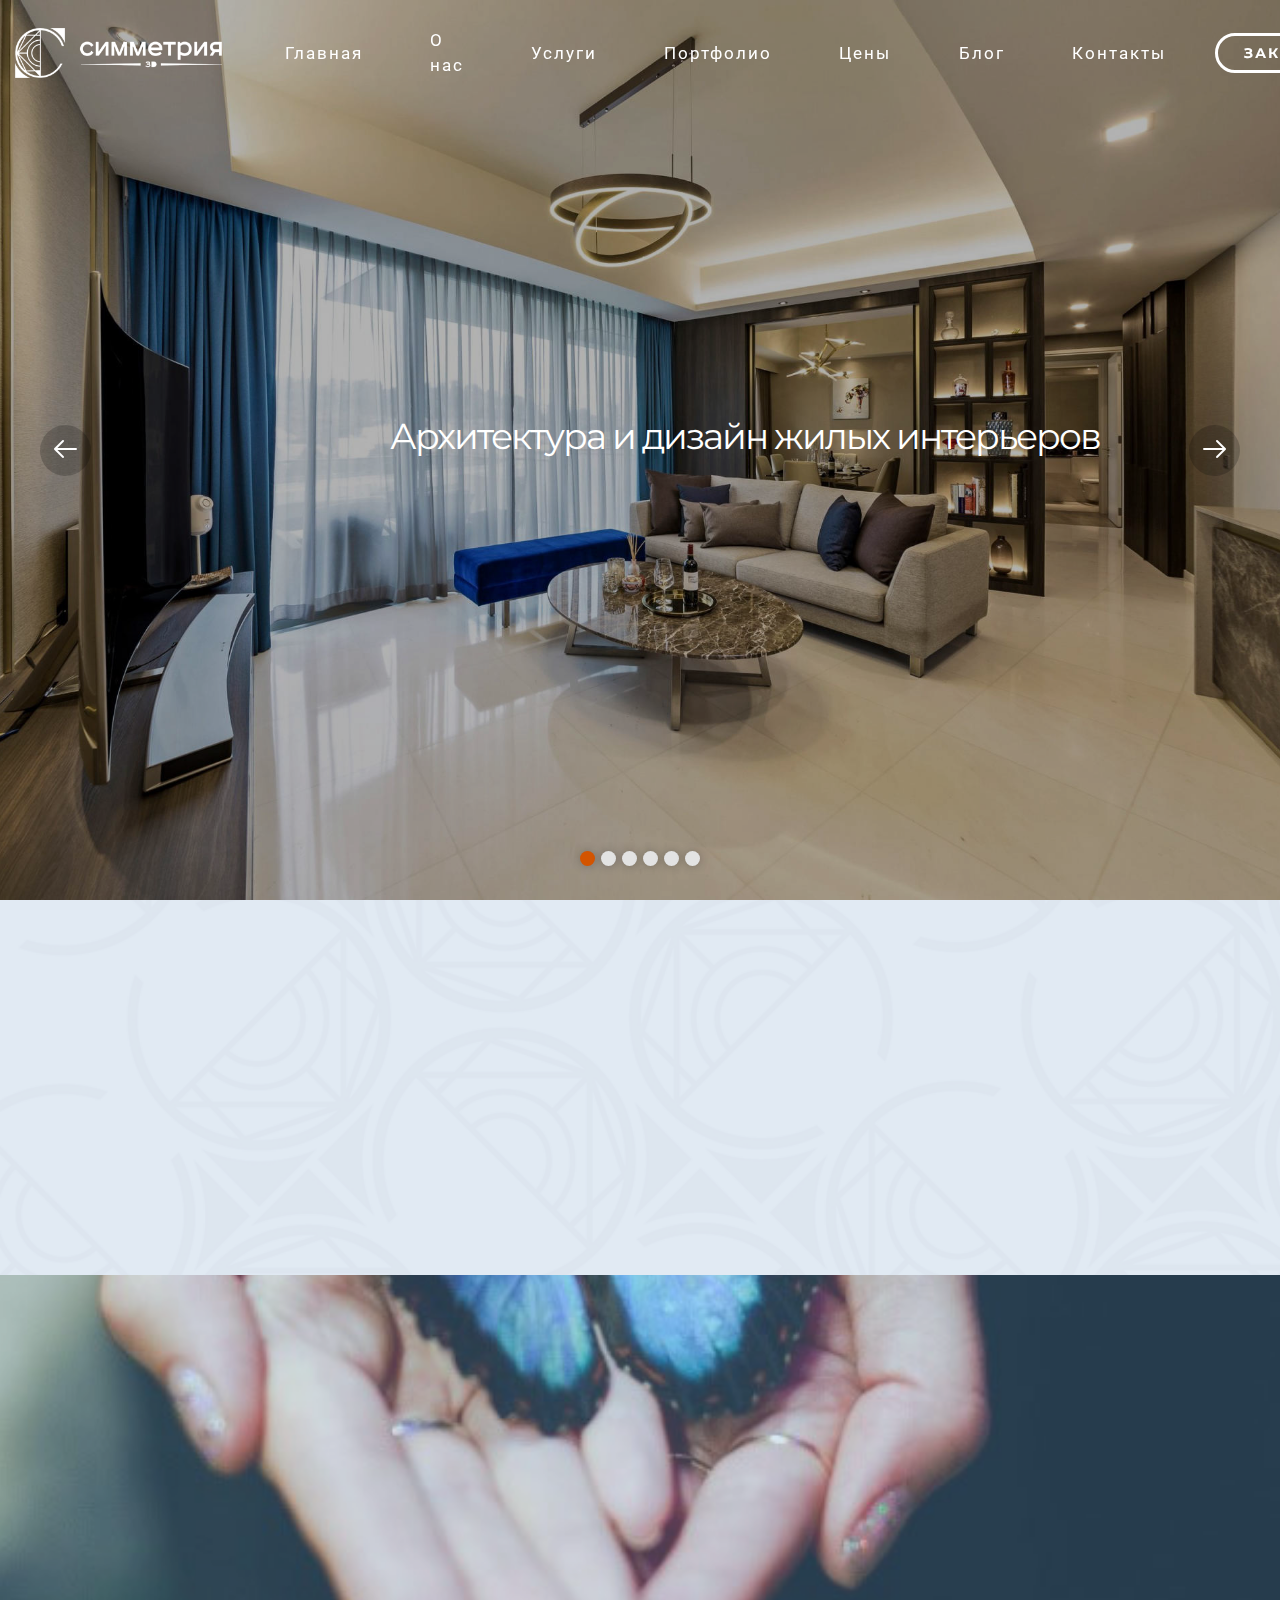
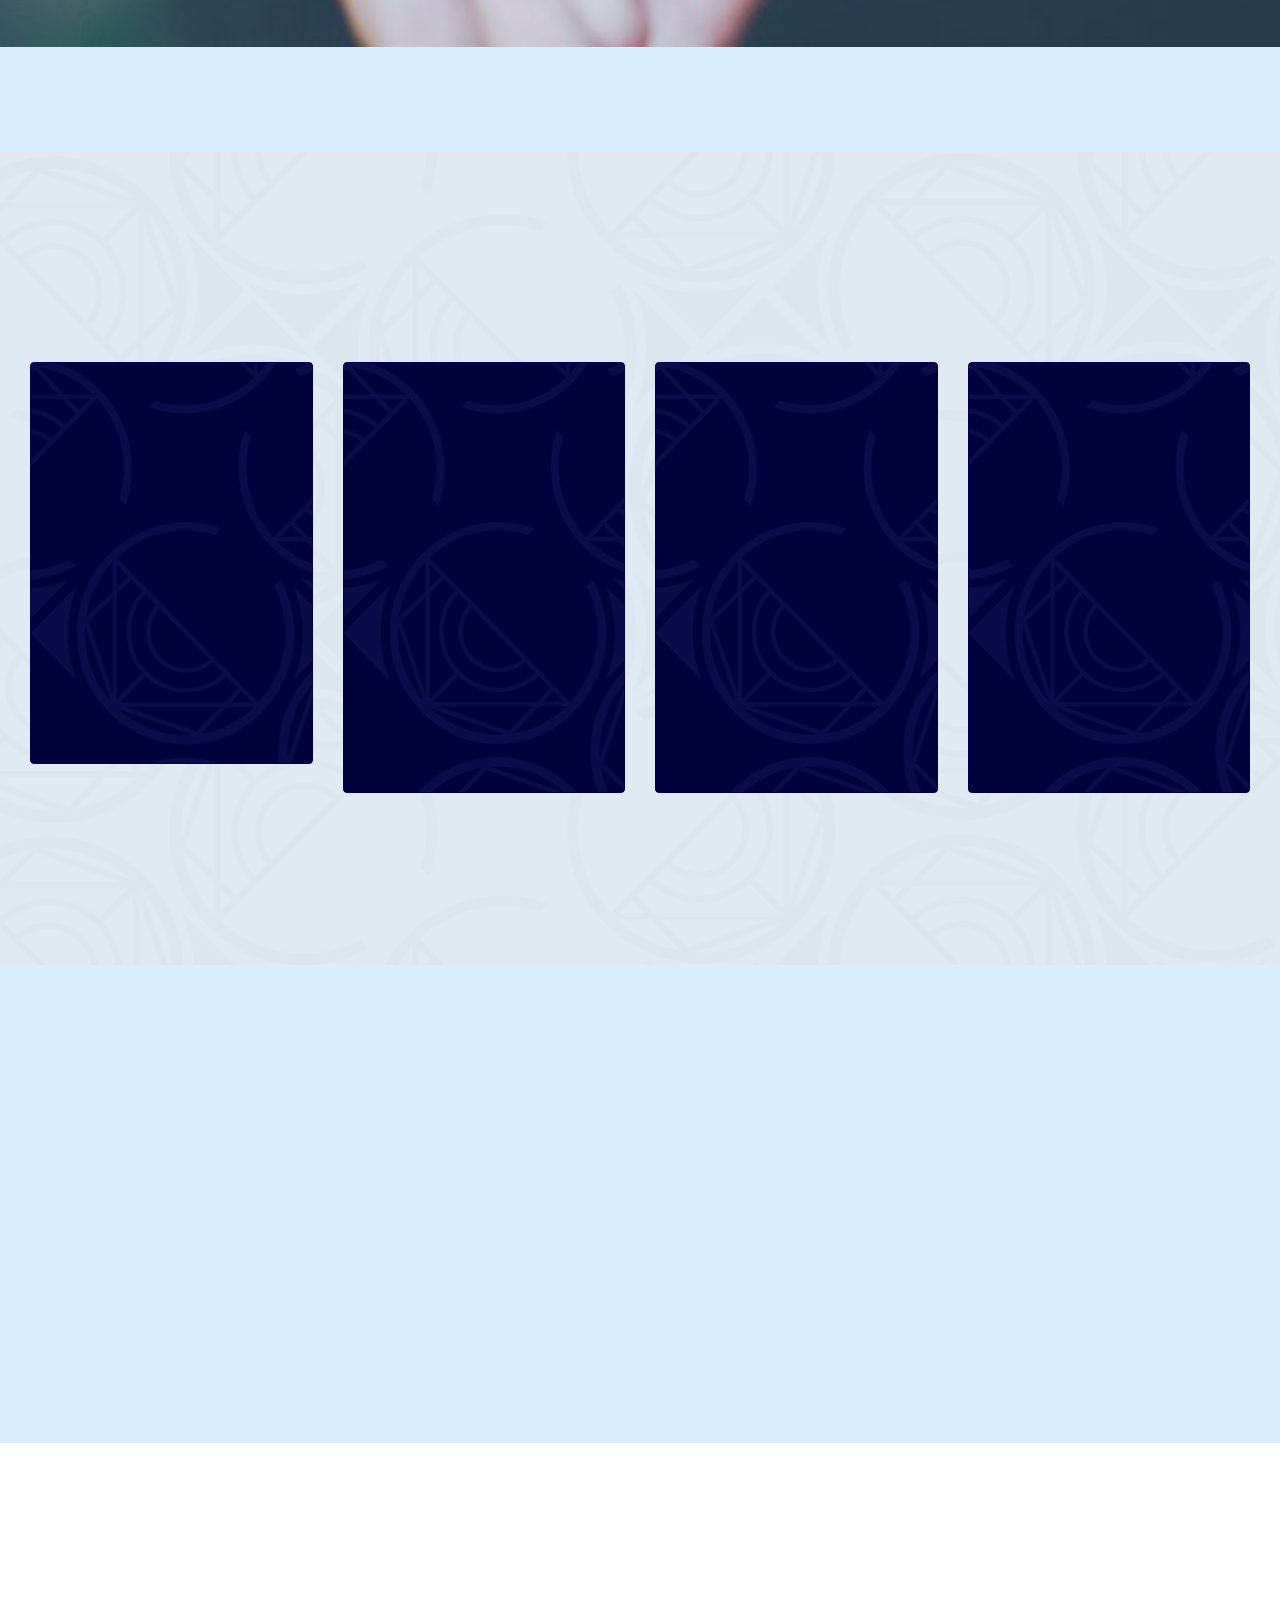
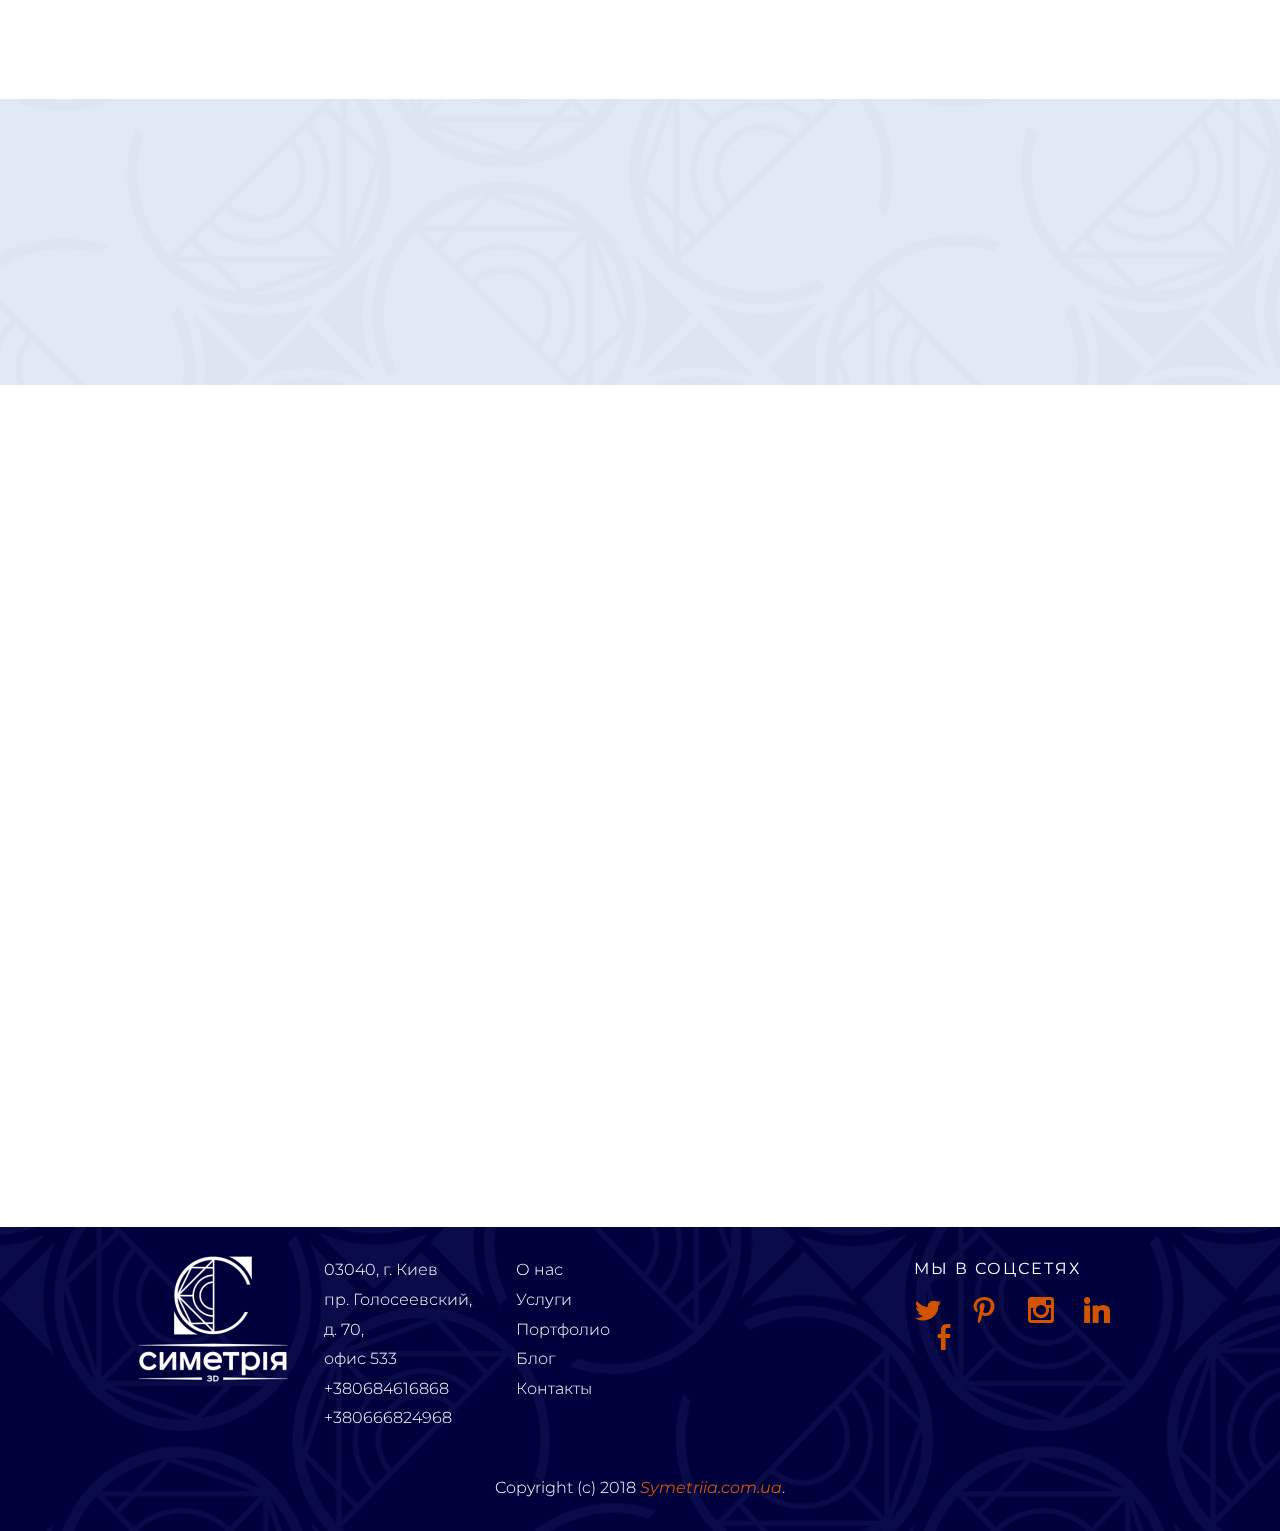
==== commit 40d9439d: "create github pages" ====
--- a/index.html
+++ b/index.html
@@ -9,27 +9,26 @@
   <link rel="shortcut icon" href="assets/images/logo-white-340x82.png" type="image/x-icon">
   <meta name="description" content="">
   <title>Главная</title>
-  <link rel="stylesheet" href="assets/bootstrap-material-design-font/css/material.css">
   <link rel="stylesheet" href="https://fonts.googleapis.com/css?family=Montserrat:400,700">
   <link rel="stylesheet" href="https://fonts.googleapis.com/css?family=Open+Sans:400,400i,700,700i">
+  <link rel="stylesheet" href="assets/et-line-font-plugin/style.css">
   <link rel="stylesheet" href="https://fonts.googleapis.com/css?family=Arvo:400,400i,700,700i">
-  <link rel="stylesheet" href="assets/et-line-font-plugin/style.css">
+  <link rel="stylesheet" href="assets/bootstrap-material-design-font/css/material.css">
   <link rel="stylesheet" href="assets/tether/tether.min.css">
   <link rel="stylesheet" href="assets/bootstrap/css/bootstrap.min.css">
   <link rel="stylesheet" href="assets/soundcloud-plugin/style.css">
   <link rel="stylesheet" href="assets/colorm-icons/style.css">
   <link rel="stylesheet" href="assets/animate.css/animate.min.css">
+  <link rel="stylesheet" href="assets/dropdown/css/style.css">
   <link rel="stylesheet" href="assets/socicon/css/socicon.min.css">
-  <link rel="stylesheet" href="assets/dropdown/css/style.css">
   <link rel="stylesheet" href="assets/theme/css/style.css">
-  <link rel="stylesheet" href="assets/mobirise-gallery/style.css">
   <link rel="stylesheet" href="assets/mobirise/css/mbr-additional.css" type="text/css">
   
   
   
 </head>
 <body>
-  <section class="menu1" id="menu-0" data-rv-view="2845">
+  <section class="menu1" id="menu-0" data-rv-view="3382">
 
     <nav class="navbar navbar-dropdown transparent navbar-fixed-top bg-color">
         <div class="container-fluid">
@@ -62,7 +61,7 @@
 
 </section>
 
-<section class="mbr-slider mbr-section mbr-section__container carousel slide mbr-section-nopadding mbr-after-navbar" data-ride="carousel" data-keyboard="false" data-wrap="true" data-pause="false" data-interval="5000" id="slider-28" data-rv-view="2847">
+<div id="slider-28" custom-code="true" data-rv-view="3384" class="mbr-after-navbar"><section class="mbr-slider mbr-section mbr-section__container carousel slide mbr-section-nopadding mbr-after-navbar" data-ride="carousel" data-keyboard="false" data-wrap="true" data-pause="false" data-interval="5000" data-rv-view="1440">
     <div>
         <div>
             <div>
@@ -77,7 +76,7 @@
                                 
                                 <div class="row">
                                     <div class="col-md-10 col-md-offset-1 text-xs-right">
-                                        <h2 class="mbr-section-title display-1">Архитектура и дизайн жилых интерьеров</h2>
+                                        <h2 class="mbr-section-title display-1 mbr-editable-content">Архитектура и дизайн жилых интерьеров</h2>
                                         
 
                                         
@@ -92,7 +91,7 @@
                                 
                                 <div class="row">
                                     <div class="col-md-10 col-md-offset-1 text-xs-right">
-                                        <h2 class="mbr-section-title display-1">Дизайн коммерческих интерьеров</h2>
+                                        <h2 class="mbr-section-title display-1 mbr-editable-content">Дизайн коммерческих интерьеров</h2>
                                         
 
                                         
@@ -107,7 +106,7 @@
                                 
                                 <div class="row">
                                     <div class="col-md-10 col-md-offset-1 text-xs-right">
-                                        <h2 class="mbr-section-title display-1">Дизайн интерьера в деталях</h2>
+                                        <h2 class="mbr-section-title display-1 mbr-editable-content">Дизайн интерьера в деталях</h2>
                                         
 
                                         
@@ -122,7 +121,7 @@
                                 
                                 <div class="row">
                                     <div class="col-md-10 col-md-offset-1">
-                                        <h2 class="mbr-section-title display-1">Дизайн архитектурной среды</h2>
+                                        <h2 class="mbr-section-title display-1 mbr-editable-content">Дизайн архитектурной среды</h2>
                                         
 
                                         
@@ -137,7 +136,7 @@
                                 
                                 <div class="row">
                                     <div class="col-md-10 col-md-offset-1">
-                                        <h2 class="mbr-section-title display-1">Реализация дизайн-проектов</h2>
+                                        <h2 class="mbr-section-title display-1 mbr-editable-content">Реализация дизайн-проектов</h2>
                                         
 
                                         
@@ -152,8 +151,8 @@
                                 
                                 <div class="row">
                                     <div class="col-md-10 col-md-offset-1 text-xs-center">
-                                        <h2 class="mbr-section-title display-1">Техническое обследование&nbsp;</h2>
-                                        <p class="mbr-section-text lead">Оценка технического состояния строения</p>
+                                        <h2 class="mbr-section-title display-1 mbr-editable-content">Техническое обследование&nbsp;</h2>
+                                        <p class="mbr-section-text lead mbr-editable-content">Оценка технического состояния строения</p>
 
                                         
                                     </div>
@@ -168,10 +167,11 @@
             </div>
         </div>
     </div>
-</section>
-
-<div id="features7-20" custom-code="true" data-rv-view="2868"><section class="mbr-cards mbr-section features7" data-rv-view="2" style="background-color: rgb(212, 225, 238); padding-top: 80px; padding-bottom: 80px; background-image: url('assets/images/pocked3.png');">
-<div class="mbr-overlay" style="opacity: 0.5; background-color: rgb(212, 225, 238);"></div>
+</section></div>
+
+<div id="features7-20" custom-code="true" data-rv-view="3385"><section class="mbr-cards mbr-section features7" data-rv-view="2" style="background-color: rgb(212, 225, 238); padding-top: 80px; padding-bottom: 80px; background-image: url('assets/images/pocked3.png');">
+<div class="mbr-overlay" style="opacity: 0.3; background-color: rgb(255, 255, 255);">
+    </div>
     
 
 
@@ -182,7 +182,7 @@
             <div class="col-lg-10 col-lg-offset-1 col-xs-12">            
                 
                 <div class="col-lg-6 col-xs-12 table-cell-lg image-size" style="width: 50%;">
-                   <h4 class="mbr-section-title display-5 mbr-editable-content">Симметрия 3D - создаем комфорт</h4> 
+                   <h4 class="mbr-section-title display-5 mbr-editable-content">Компания "Симметрия 3Д"</h4> 
                 </div>
 
                 <div class="col-lg-6 table-cell-lg table-cell-middle content-size">
@@ -191,35 +191,32 @@
                         <div class="card-block">
                             
                             
-                            <p class="mbr-section-text lead mbr-editable-content">Компания Симметрия 3Д занимается дизайном интерьера квартир и домов,
-<br>архитектурным проектированием, а также техническим обследованием зданий.
-<br><br>Поможем вам быстро создать жилье вашей мечты.<br><br></p>
-                            
-                        </div>
-                    </div>
-                </div>
-
-            </div>
-
-        </div>
-
-    </div>
-
-</section></div>
-
-<div id="content5-29" custom-code="true" data-rv-view="2869"><section class="mbr-section content5 mbr-parallax-background" data-rv-view="2515" style="background-image: url(assets/images/1-854240-999x570.jpg); padding-top: 200px; padding-bottom: 200px;">
-
-    
-
+                            <p class="mbr-section-text lead mbr-editable-content">Дизайн интерьеров любой сложность - основное и любимое направление. <br>Для Вас работают более 10 профессионалов.<br>Архитектурное проектирование домов, дач коттеджей.<br>Техническое обследование и энергоаудит зданий и сооружений.</p>
+                            
+                        </div>
+                    </div>
+                </div>
+
+            </div>
+
+        </div>
+
+    </div>
+
+</section></div>
+
+<div id="content5-29" custom-code="true" data-rv-view="3386"><section class="mbr-section content5 mbr-parallax-background" data-rv-view="2515" style="background-image: url(assets/images/blue-b2.jpg); padding-top: 200px; padding-bottom: 200px;">
+ <div class="mbr-overlay" style="opacity: 0.3; background-color: rgb(127, 199, 255);"></div> 
     <div class="container">
         <h3 class="mbr-section-title display-2 mbr-editable-content">Основные направления</h3>     
     </div>
 
 </section></div>
 
-<div id="features2-22" custom-code="true" data-rv-view="2870"><section class="mbr-section mbr-section-hero features4" data-rv-view="1935" style="background-image: url(assets/images/pocked3.png); padding-top: 160px; padding-bottom: 160px;">
-
-    <div class="mbr-overlay" style="opacity: 0.1; background-color: rgb(127, 199, 255);"></div>
+<div id="features2-22" custom-code="true" data-rv-view="3387"><section class="mbr-section mbr-section-hero features4" data-rv-view="1935" style="background-image: url(assets/images/pocked3.png); padding-top: 160px; padding-bottom: 160px;">
+
+   <div class="mbr-overlay" style="opacity: 0.3; background-color: rgb(255, 255, 255);">
+    </div>
 
     <div class="mbr-table-cell">
 
@@ -266,7 +263,7 @@
                                 
 
 
-                                <div class="mbr-section-btn text-xs-center"><a href="https://mobirise.com" class="btn btn-white mbr-editable-button" style="font-family: &quot;Droid Serif&quot;, serif;">Подробнее</a></div>
+                                <div class="mbr-section-btn text-xs-center"><a href="https://mobirise.com" class="btn btn-white mbr-editable-button" style="font-family: Montserrat, sans-serif;">Подробнее</a></div>
                             </div>
                         </div>
                     </div>
@@ -295,232 +292,126 @@
 
 </section></div>
 
-<div id="features7-27" custom-code="true" data-rv-view="2871"><section class="mbr-cards mbr-section features7" data-rv-view="4108" style="background-color: #d4e1ee; padding-top: 80px; padding-bottom: 80px; background-image: url('assets/images/pocked3.png');">
-
-    <div class="mbr-overlay" style="opacity: 0.6; background-color: rgb(212, 225, 238);"></div>
-
-
-    <div class="container-fluid position-relative">
+<div id="content5-2g" custom-code="true" data-rv-view="3388"><section class="mbr-section content5 mbr-parallax-background" data-rv-view="2515" style="background-image: url(assets/images/ext-bg.jpg); padding-top: 200px; padding-bottom: 200px;">
+
+    <div class="mbr-overlay" style="opacity: 0.3; background-color: rgb(127, 199, 255);"></div>
+
+    <div class="container">
+        <h3 class="mbr-section-title display-2 mbr-editable-content">Делая выбор</h3>     
+    </div>
+
+</section></div>
+
+<div id="features7-2h" custom-code="true" data-rv-view="3389"><section class="mbr-cards mbr-section features7" data-rv-view="1465" style="background-color: rgb(255, 255, 255); padding-top: 80px; padding-bottom: 80px;">
+
+    
+
+
+   <div class="container-fluid position-relative">
 
         <div class="row">
 
             <div class="col-lg-10 col-lg-offset-1 col-xs-12">            
                 
-                <div class="col-lg-6 col-xs-12 table-cell-lg">
-                    <h4 class="mbr-section-title display-5 mbr-editable-content">Делая выбор</h4>
-                </div>
-
-                <div class="col-lg-6 table-cell-lg table-cell-middle content-size">
-                    <h4 class="mbr-section-title-2 display-5 mbr-editable-content">Наши преимущества</h4>
+                <div class="col-lg-6 col-xs-12">
+                    <div class="card-block"> <h4 class="mbr-section-title display-5 mbr-editable-content" style="color: rgb(0, 0, 50);">Комплексный подход</h4></div>
+                </div>
+
+                <div class="col-lg-6 table-cell-lg table-cell-middle">
                     <div class="card cart-block text-xs-left position-relative">
-                        <div class="card-number mbr-editable-content">1</div>
+                        
                         <div class="card-block">
-                            <h5 class="mbr-section-subtitle lead mbr-editable-content">Качество работы</h5>
-                            <p class="mbr-section-text lead mbr-editable-content">В нашей команде трудятся профессионалы с
-многолетним опытом в области архитектуры и дизайна. Чтобы проект был
-технически совершенным, мы подключаем к работе самых авторитетных
-<br>архитекторов Украины и учитываем все нормативные требования по безопасности
-и энергосбережению.</p>
-                            
-                        </div>
-                    </div>
+                            
+                            
+                            <p class="mbr-section-text lead mbr-editable-content" style="color: rgb(0, 0, 50);">Эксклюзивный дизайн интерьера и его реализация "под ключ"</p>
+                            
+                        </div>
+                    </div>
+                </div>
+
+            </div>
+
+        </div>
+
+    </div>
+
+</section></div>
+
+<div id="features7-2i" custom-code="true" data-rv-view="3390"><section class="mbr-cards mbr-section features7" data-rv-view="1468" style="background-image: url(assets/images/pocked3-1080x675.png); padding-top: 80px; padding-bottom: 80px;">
+
+    <div class="mbr-overlay" style="opacity: 0.3; background-color: rgb(255, 255, 255);">
+    </div>
+
+
+    <div class="container-fluid position-relative">
+
+        <div class="row">
+
+            <div class="col-lg-10 col-lg-offset-1 col-xs-12">            
+                
+                <div class="col-lg-6 col-xs-12">
+                    <div class="card-block"> <h4 class="mbr-section-title display-5 mbr-editable-content" style="color: rgb(0, 0, 50);">Качество и безопасность</h4></div>
+                </div>
+
+                <div class="col-lg-6 table-cell-lg table-cell-middle">
                     <div class="card cart-block text-xs-left position-relative">
-                        <div class="card-number mbr-editable-content">2</div>
+                        
                         <div class="card-block">
-                            <h5 class="mbr-section-subtitle lead mbr-editable-content">Гибкость</h5>
-                            <p class="mbr-section-text lead mbr-editable-content">Независимо от объема и ценовой категории работ, для нас вы –
-VIP-клиент. Даже если вы располагаете скромным бюджетом, мы создадим
-оригинальный проект и дизайн, которым вы будете гордиться.</p>
-                            
-                        </div>
-                    </div>
+                            
+                           
+                            <p class="mbr-section-text lead mbr-editable-content" style="color: rgb(0, 0, 50);">Технически совершенный проект.<br>Только экологичные материалы.<br>Соблюдение всех строительныйх норм</p>
+                            
+                        </div>
+                    </div>
+                </div>
+
+            </div>
+
+        </div>
+
+    </div>
+
+</section></div>
+
+<div id="features7-2j" custom-code="true" data-rv-view="3391"><section class="mbr-cards mbr-section features7" data-rv-view="1465" style="background-color: rgb(255, 255, 255); padding-top: 80px; padding-bottom: 80px;">
+
+    
+
+
+    <div class="container-fluid position-relative">
+
+        <div class="row">
+
+            <div class="col-lg-10 col-lg-offset-1 col-xs-12">            
+                
+                <div class="col-lg-6 col-xs-12">
+                    <div class="card-block"> <h4 class="mbr-section-title display-5 mbr-editable-content" style="color: rgb(0, 0, 50);">Скорость и гибкость</h4></div>
+                </div>
+
+                <div class="col-lg-6 table-cell-lg table-cell-middle">
                     <div class="card cart-block text-xs-left position-relative">
-                        <div class="card-number mbr-editable-content">3</div>
+                        
                         <div class="card-block">
-                            <h5 class="mbr-section-subtitle lead mbr-editable-content">Скорость</h5>
-                            <p class="mbr-section-text lead mbr-editable-content">Мы ценим ваше время и знаем, как вам хочется поскорее въехать в новый дом. Поэтому работаем слаженно и быстро, как единый механизм, и всегда соблюдаем заявленные сроки.</p>
-                            
-                        </div>
-                    </div>
-                    <div class="card cart-block text-xs-left position-relative">
-                        <div class="card-number mbr-editable-content">4</div>
-                        <div class="card-block">
-                            <h5 class="mbr-section-subtitle lead mbr-editable-content">Безопасность</h5>
-                            <p class="mbr-section-text lead mbr-editable-content">Используем в работе только качественные экологичные материалы, безопасные для здоровья человека и окружающей среды.</p>
-                            
-                        </div>
-                    </div>
-                    <div class="card cart-block text-xs-left position-relative">
-                        <div class="card-number mbr-editable-content">5</div>
-                        <div class="card-block">
-                            <h5 class="mbr-section-subtitle lead mbr-editable-content">Комплексный подход</h5>
-                            <p class="mbr-section-text lead mbr-editable-content">У нас вы можете заказать готовый вариант «под ключ». В таком случае наши услуги будут включать в себя проектирование и строительство здания, проведение инженерных систем, а также оформление интерьера и участка.</p>
-                            
-                        </div>
-                    </div>
-                </div>
-
-            </div>
-
-        </div>
-
-    </div>
-
-</section></div>
-
-<div id="gallery3-4" custom-code="true" data-rv-view="2872"><section class="mbr-gallery mbr-section mbr-section-nopadding mbr-slider-carousel" data-filter="false" data-rv-view="29" style="background-color: rgb(143, 127, 99); padding-top: 0rem; padding-bottom: 3rem;">
-    <!-- Filter -->
-    <div class="container">
-        <div class="row">
-            <div class="col-xs-12">
-                <h3 class="mbr-section-title display-4 mbr-editable-content">Свежие проекты</h3>             
-            </div>
-        </div>
-    </div>
-
-    <!-- Gallery -->
-    <div class="mbr-gallery-row">
-        <div class=" mbr-gallery-layout-default">
-            <div>
-                <div>
-                    <div class="mbr-gallery-item mbr-gallery-item__mobirise3 mbr-gallery-item--p2" data-video-url="false" data-tags="Awesome">
-                        <div href="#lb-gallery3-4" data-slide-to="0" data-toggle="modal">
-                            
-                            
-
-                            <img src="assets/images/gallery00.jpg" alt="" title="">
-                            
-                            <span class="icon-magnifying-glass"></span>
-                        </div>
-
-                        <span class="mbr-gallery-title display-6 mbr-editable-content">Type caption here</span>
-                    </div><div class="mbr-gallery-item mbr-gallery-item__mobirise3 mbr-gallery-item--p2" data-video-url="false" data-tags="Responsive">
-                        <div href="#lb-gallery3-4" data-slide-to="1" data-toggle="modal">
-                            
-                            
-
-                            <img src="assets/images/gallery01.jpg" alt="" title="">
-                            
-                            <span class="icon-magnifying-glass"></span>
-                        </div>
-
-                        <span class="mbr-gallery-title display-6 mbr-editable-content">Type caption here</span>
-                    </div><div class="mbr-gallery-item mbr-gallery-item__mobirise3 mbr-gallery-item--p2" data-video-url="false" data-tags="Creative">
-                        <div href="#lb-gallery3-4" data-slide-to="2" data-toggle="modal">
-                            
-                            
-
-                            <img src="assets/images/gallery02.jpg" alt="" title="">
-                            
-                            <span class="icon-magnifying-glass"></span>
-                        </div>
-
-                        <span class="mbr-gallery-title display-6 mbr-editable-content">Type caption here</span>
-                    </div><div class="mbr-gallery-item mbr-gallery-item__mobirise3 mbr-gallery-item--p2" data-video-url="false" data-tags="Animated">
-                        <div href="#lb-gallery3-4" data-slide-to="3" data-toggle="modal">
-                            
-                            
-
-                            <img src="assets/images/gallery03.jpg" alt="" title="">
-                            
-                            <span class="icon-magnifying-glass"></span>
-                        </div>
-
-                        <span class="mbr-gallery-title display-6 mbr-editable-content">Type caption here</span>
-                    </div><div class="mbr-gallery-item mbr-gallery-item__mobirise3 mbr-gallery-item--p2" data-video-url="false" data-tags="Awesome">
-                        <div href="#lb-gallery3-4" data-slide-to="4" data-toggle="modal">
-                            
-                            
-
-                            <img src="assets/images/gallery04.jpg" alt="" title="">
-                            
-                            <span class="icon-magnifying-glass"></span>
-                        </div>
-
-                        <span class="mbr-gallery-title display-6 mbr-editable-content">Type caption here</span>
-                    </div><div class="mbr-gallery-item mbr-gallery-item__mobirise3 mbr-gallery-item--p2" data-video-url="false" data-tags="Beautiful">
-                        <div href="#lb-gallery3-4" data-slide-to="5" data-toggle="modal">
-                            
-                            
-
-                            <img src="assets/images/gallery05.jpg" alt="" title="">
-                            
-                            <span class="icon-magnifying-glass"></span>
-                        </div>
-
-                        <span class="mbr-gallery-title display-6 mbr-editable-content">Type caption here</span>
-                    </div><div class="mbr-gallery-item mbr-gallery-item__mobirise3 mbr-gallery-item--p2" data-video-url="false" data-tags="Responsive">
-                        <div href="#lb-gallery3-4" data-slide-to="6" data-toggle="modal">
-                            
-                            
-
-                            <img src="assets/images/gallery06.jpg" alt="" title="">
-                            
-                            <span class="icon-magnifying-glass"></span>
-                        </div>
-
-                        <span class="mbr-gallery-title display-6 mbr-editable-content">Type caption here</span>
-                    </div><div class="mbr-gallery-item mbr-gallery-item__mobirise3 mbr-gallery-item--p2" data-video-url="false" data-tags="Animated">
-                        <div href="#lb-gallery3-4" data-slide-to="7" data-toggle="modal">
-                            
-                            
-
-                            <img src="assets/images/gallery07.jpg" alt="" title="">
-                            
-                            <span class="icon-magnifying-glass"></span>
-                        </div>
-
-                        <span class="mbr-gallery-title display-6 mbr-editable-content">Type caption here</span>
-                    </div>
-                </div>
-            </div>
-            <div class="clearfix"></div>
-        </div>
-    </div>
-
-    <!-- Lightbox -->
-    <div data-app-prevent-settings="" class="mbr-slider modal fade carousel slide" tabindex="-1" data-keyboard="true" data-interval="false" id="lb-gallery3-4">
-        <div class="modal-dialog">
-            <div class="modal-content">
-                <div class="modal-body">
-                    <ol class="carousel-indicators">
-                        <li data-app-prevent-settings="" data-target="#lb-gallery3-4" class=" active" data-slide-to="0"></li><li data-app-prevent-settings="" data-target="#lb-gallery3-4" data-slide-to="1"></li><li data-app-prevent-settings="" data-target="#lb-gallery3-4" data-slide-to="2"></li><li data-app-prevent-settings="" data-target="#lb-gallery3-4" data-slide-to="3"></li><li data-app-prevent-settings="" data-target="#lb-gallery3-4" data-slide-to="4"></li><li data-app-prevent-settings="" data-target="#lb-gallery3-4" data-slide-to="5"></li><li data-app-prevent-settings="" data-target="#lb-gallery3-4" data-slide-to="6"></li><li data-app-prevent-settings="" data-target="#lb-gallery3-4" data-slide-to="7"></li>
-                    </ol>
-                    <div class="carousel-inner">
-                        <div class="carousel-item active">
-                            <img src="assets/images/gallery00.jpg" alt="" title="">
-                        </div><div class="carousel-item">
-                            <img src="assets/images/gallery01.jpg" alt="" title="">
-                        </div><div class="carousel-item">
-                            <img src="assets/images/gallery02.jpg" alt="" title="">
-                        </div><div class="carousel-item">
-                            <img src="assets/images/gallery03.jpg" alt="" title="">
-                        </div><div class="carousel-item">
-                            <img src="assets/images/gallery04.jpg" alt="" title="">
-                        </div><div class="carousel-item">
-                            <img src="assets/images/gallery05.jpg" alt="" title="">
-                        </div><div class="carousel-item">
-                            <img src="assets/images/gallery06.jpg" alt="" title="">
-                        </div><div class="carousel-item">
-                            <img src="assets/images/gallery07.jpg" alt="" title="">
-                        </div>
-                    </div>
-                    <a class="left carousel-control" role="button" data-slide="prev" href="#lb-gallery3-4"><img src="assets/images/arrowleft.png"></a>
-                    <a class="right carousel-control" role="button" data-slide="next" href="#lb-gallery3-4"><img src="assets/images/arrowright.png"></a>
-
-                    <a class="close" href="#" role="button" data-dismiss="modal">
-                        <span aria-hidden="true">×</span>
-                        <span class="sr-only">Close</span>
-                    </a>
-                </div>
-            </div>
-        </div>
-    </div>
-</section></div>
-
-<section class="mbr-slider mbr-section mbr-section-nopadding carousel slide testimonials1 extTestimonials3 extTestimonials1" data-ride="carousel" data-keyboard="false" data-wrap="true" data-interval="5000" data-pause="false" id="testimonials1-6" data-rv-view="2873" style="background-color: rgb(44, 62, 80); padding-top: 40px; padding-bottom: 40px;">
-
-    
+                            
+                            
+                            <p class="mbr-section-text lead mbr-editable-content" style="color: rgb(0, 0, 50);">Быстрая и слаженная команда. Работа с любым бютжетом.</p>
+                            
+                        </div>
+                    </div>
+                </div>
+
+            </div>
+
+        </div>
+
+    </div>
+
+</section></div>
+
+<section class="mbr-slider mbr-section mbr-section-nopadding carousel slide testimonials1 extTestimonials3 extTestimonials1 mbr-parallax-background" data-ride="carousel" data-keyboard="false" data-wrap="true" data-interval="5000" data-pause="false" id="testimonials1-6" data-rv-view="3427" style="background-image: url(assets/images/mbr-6-1920x1280.jpg); padding-top: 40px; padding-bottom: 40px;">
+
+    <div class="mbr-overlay" style="opacity: 0.7; background-color: rgb(212, 225, 238);">
+    </div>
 
     <div class="mbr-section__container mbr-section__container--middle">
         <div class="container">
@@ -611,88 +502,7 @@
 
 </section>
 
-<div id="features1-e" custom-code="true" data-rv-view="2889"><section class="mbr-section mbr-section-hero features1 features4 mbr-parallax-background" data-rv-view="60" style="background-image: url(assets/images/mbr-5-1920x1280.jpg); padding-top: 80px; padding-bottom: 80px;">
-
-    <div class="mbr-overlay" style="opacity: 0.7; background-color: rgb(212, 225, 238);"></div>
-
-    <div class="mbr-table-cell">
-
-        <div class="container-fluid">
-            <div class="row">
-                <div class="col-xs-12 col-lg-8 col-lg-offset-2 text-xs-center">
-
-                    <h4 class="mbr-section-title display-1 mbr-editable-content" style="text-align: left;">Статьи</h4>
-
-                </div>
-            </div>
-
-            <div class="mbr-cards-row row">
-                <div class="mbr-cards-col col-xs-12 col-lg-3">
-                    <div class="container">
-                        <div class="card cart-block">
-                            <div class="card-img iconbox"><img src="assets/images/01.jpg" class="features-img"></div>
-                            <div class="card-block text-xs-center">
-                                <h5 class="mbr-section-subtitle lead mbr-editable-content">Статья 1</h5>
-                                
-
-
-                                <div class="mbr-section-btn text-xs-center"><a href="https://mobirise.com" class="btn btn-primary mbr-editable-button">Читать</a></div>
-                            </div>
-                        </div>
-                    </div>
-                </div>
-                <div class="mbr-cards-col col-xs-12 col-lg-3">
-                    <div class="container">
-                        <div class="card cart-block">
-                            <div class="card-img iconbox"><img src="assets/images/02.jpg" class="features-img"></div>
-                            <div class="card-block text-xs-center">
-                                <h5 class="mbr-section-subtitle lead mbr-editable-content">Статья 2</h5>
-                                
-
-
-                                <div class="mbr-section-btn text-xs-center"><a href="https://mobirise.com" class="btn btn-primary mbr-editable-button">Читать</a></div>
-                            </div>
-                        </div>
-                  </div>
-                </div>
-                <div class="mbr-cards-col col-xs-12 col-lg-3">
-                    <div class="container">
-                        <div class="card cart-block">
-                            <div class="card-img iconbox"><img src="assets/images/03.jpg" class="features-img"></div>
-                            <div class="card-block text-xs-center">
-                                <h5 class="mbr-section-subtitle lead mbr-editable-content">Статья 3</h5>
-                                
-
-
-                                <div class="mbr-section-btn text-xs-center"><a href="index.html" class="btn btn-primary mbr-editable-button">Читать</a></div>
-                            </div>
-                        </div>
-                    </div>
-                </div>
-                <div class="mbr-cards-col col-xs-12 col-lg-3">
-                    <div class="container">
-                        <div class="card cart-block">
-                            <div class="card-img iconbox"><img src="assets/images/04.jpg" class="features-img"></div>
-                            <div class="card-block text-xs-center">
-                                <h5 class="mbr-section-subtitle lead mbr-editable-content">Статья 4</h5>
-                                
-
-
-                                <div class="mbr-section-btn text-xs-center"><a href="https://mobirise.com" class="btn btn-primary mbr-editable-button">Читать</a></div>
-                            </div>
-                        </div>
-                    </div>
-                </div>
-                
-                
-            </div>
-
-        </div>
-    </div>
-
-</section></div>
-
-<div id="footer1-a" custom-code="true" data-rv-view="2890"><footer class="mbr-small-footer mbr-section mbr-section-nopadding footer1" data-rv-view="616" style="background-image: url('assets/images/pocked2.png'); padding-top: 1.75rem; padding-bottom: 1.75rem;">
+<div id="footer1-a" custom-code="true" data-rv-view="3443"><footer class="mbr-small-footer mbr-section mbr-section-nopadding footer1" data-rv-view="616" style="background-image: url('assets/images/pocked2.png'); padding-top: 1.75rem; padding-bottom: 1.75rem;">
     
     <div class="container-fluid">
     	<div class="row">
@@ -736,17 +546,13 @@
   <script src="assets/web/assets/jquery/jquery.min.js"></script>
   <script src="assets/tether/tether.min.js"></script>
   <script src="assets/bootstrap/js/bootstrap.min.js"></script>
+  <script src="assets/bootstrap-carousel-swipe/bootstrap-carousel-swipe.js"></script>
   <script src="assets/smooth-scroll/smooth-scroll.js"></script>
   <script src="assets/viewport-checker/jquery.viewportchecker.js"></script>
+  <script src="assets/jarallax/jarallax.js"></script>
   <script src="assets/dropdown/js/script.min.js"></script>
   <script src="assets/touch-swipe/jquery.touch-swipe.min.js"></script>
-  <script src="assets/bootstrap-carousel-swipe/bootstrap-carousel-swipe.js"></script>
-  <script src="assets/jarallax/jarallax.js"></script>
-  <script src="assets/masonry/masonry.pkgd.min.js"></script>
-  <script src="assets/imagesloaded/imagesloaded.pkgd.min.js"></script>
   <script src="assets/theme/js/script.js"></script>
-  <script src="assets/mobirise-gallery/player.min.js"></script>
-  <script src="assets/mobirise-gallery/script.js"></script>
   
   
   <input name="animation" type="hidden">
--- a/assets/mobirise/css/mbr-additional.css
+++ b/assets/mobirise/css/mbr-additional.css
@@ -828,47 +828,43 @@
 #features2-22 .card-block h5 {
   padding-bottom: 40px;
 }
-#features7-27 .lead {
+#content5-2g .mbr-section-title {
+  font-weight: 300;
+  text-align: left;
+  font-size: 45px;
+  color: #000032;
+  text-transform: none;
+}
+#features7-2h .lead {
   color: #9fa3a7;
 }
-#features7-27 .mbr-section-subtitle {
-  color: #000032;
-  margin-bottom: 10px;
-}
-#features7-27 .mbr-section-title {
-  color: #000032;
-  font-size: 45px;
-  font-weight: 300;
-}
-#features7-27 .mbr-section-title-2 {
-  color: #000032;
-  font-size: 32px;
-  font-weight: 400;
-}
-#features7-27 .mbr-section-text {
-  color: #000032;
-}
-#features7-27 .features7 .display-5 {
-  margin-top: 0;
+#features7-2h .mbr-section-subtitle {
+  text-transform: uppercase;
+}
+#features7-2i .lead {
+  color: #9fa3a7;
+}
+#features7-2i .mbr-section-subtitle {
+  text-transform: uppercase;
+}
+#features7-2j .lead {
+  color: #9fa3a7;
+}
+#features7-2j .mbr-section-subtitle {
+  text-transform: uppercase;
 }
 #testimonials1-6 .card-block p {
   font-size: 15px;
 }
 #testimonials1-6 .mbr-section-title {
-  color: #95a5a6;
+  color: #000032;
   font-size: 46px;
   text-align: left;
 }
 #testimonials1-6 .card-footer > div {
-  color: #95a5a6;
-}
-#features1-e .mbr-section-title {
-  font-weight: 300;
-  font-size: 45px;
   color: #000032;
 }
-#features1-e .mbr-section-subtitle {
-  letter-spacing: 2px;
+#testimonials1-6 .card-block P {
   color: #000032;
 }
 #footer1-a .mbr-section-subtitle,
